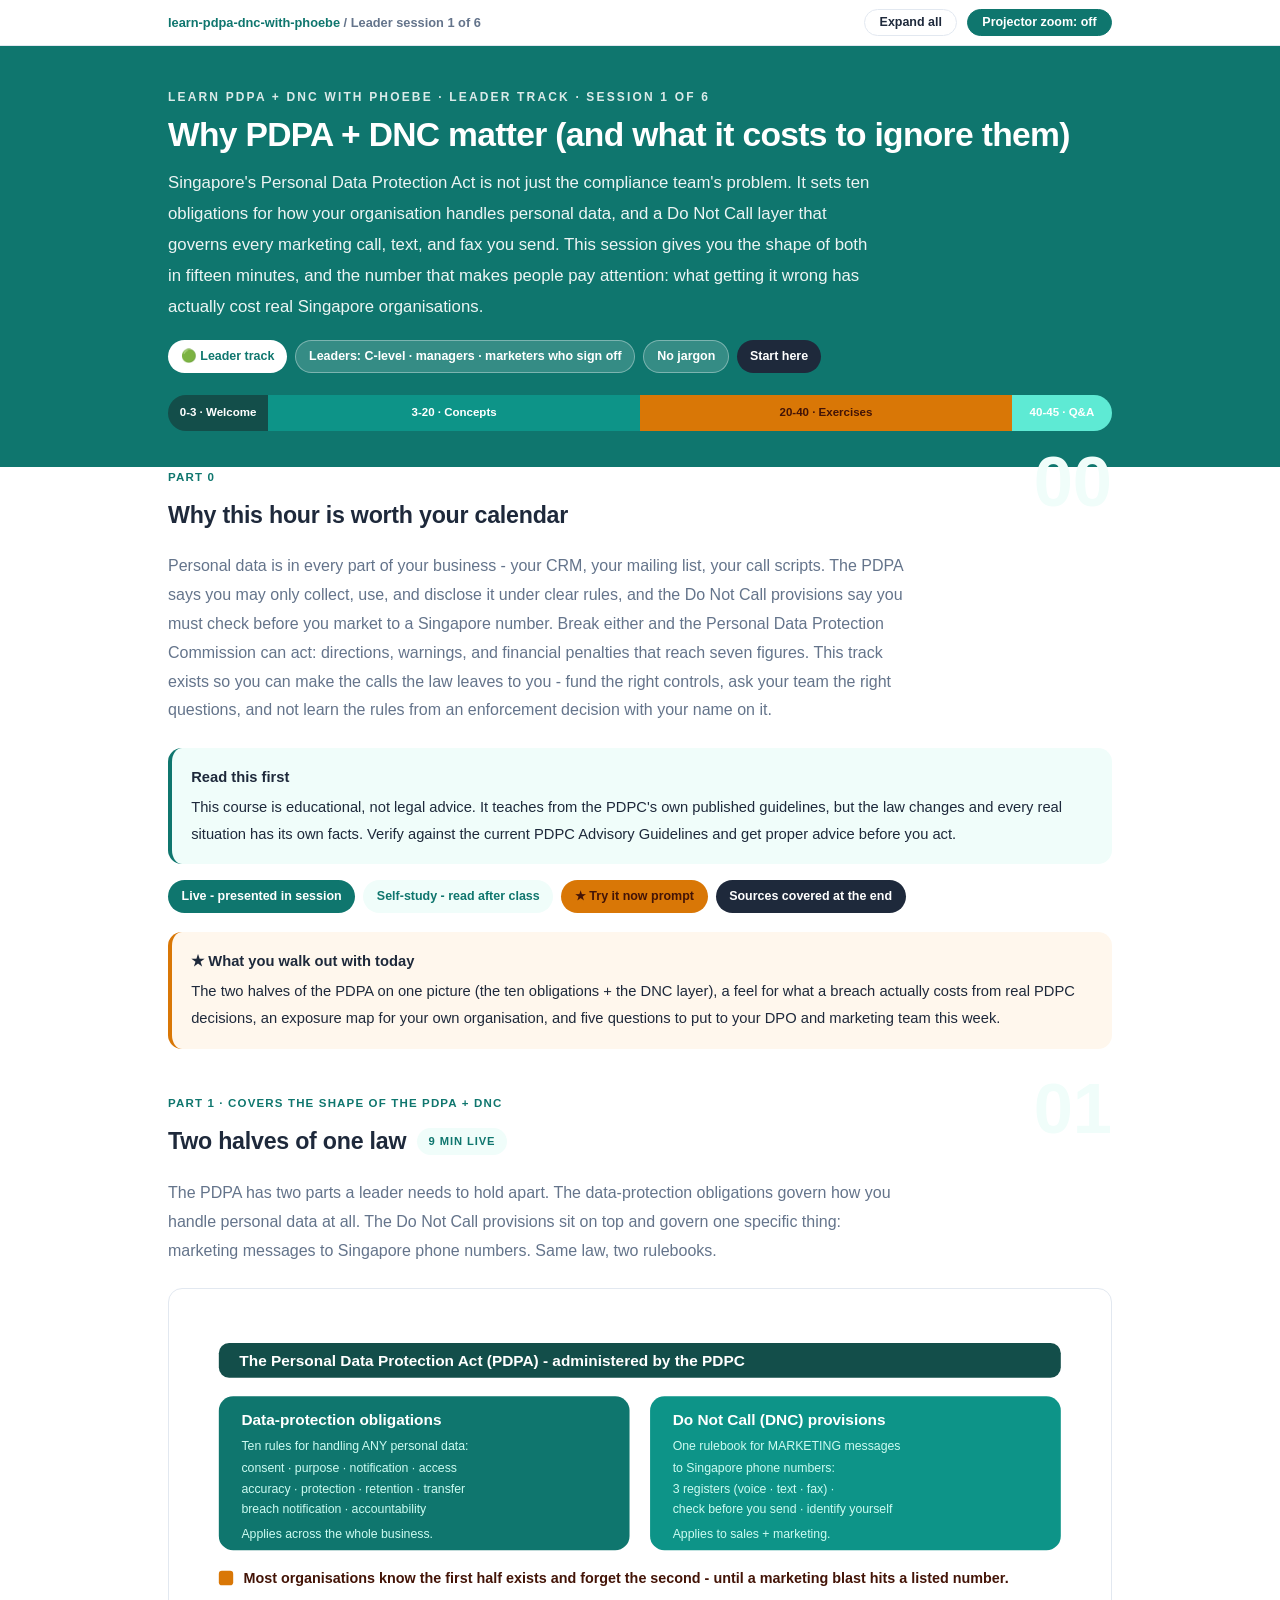
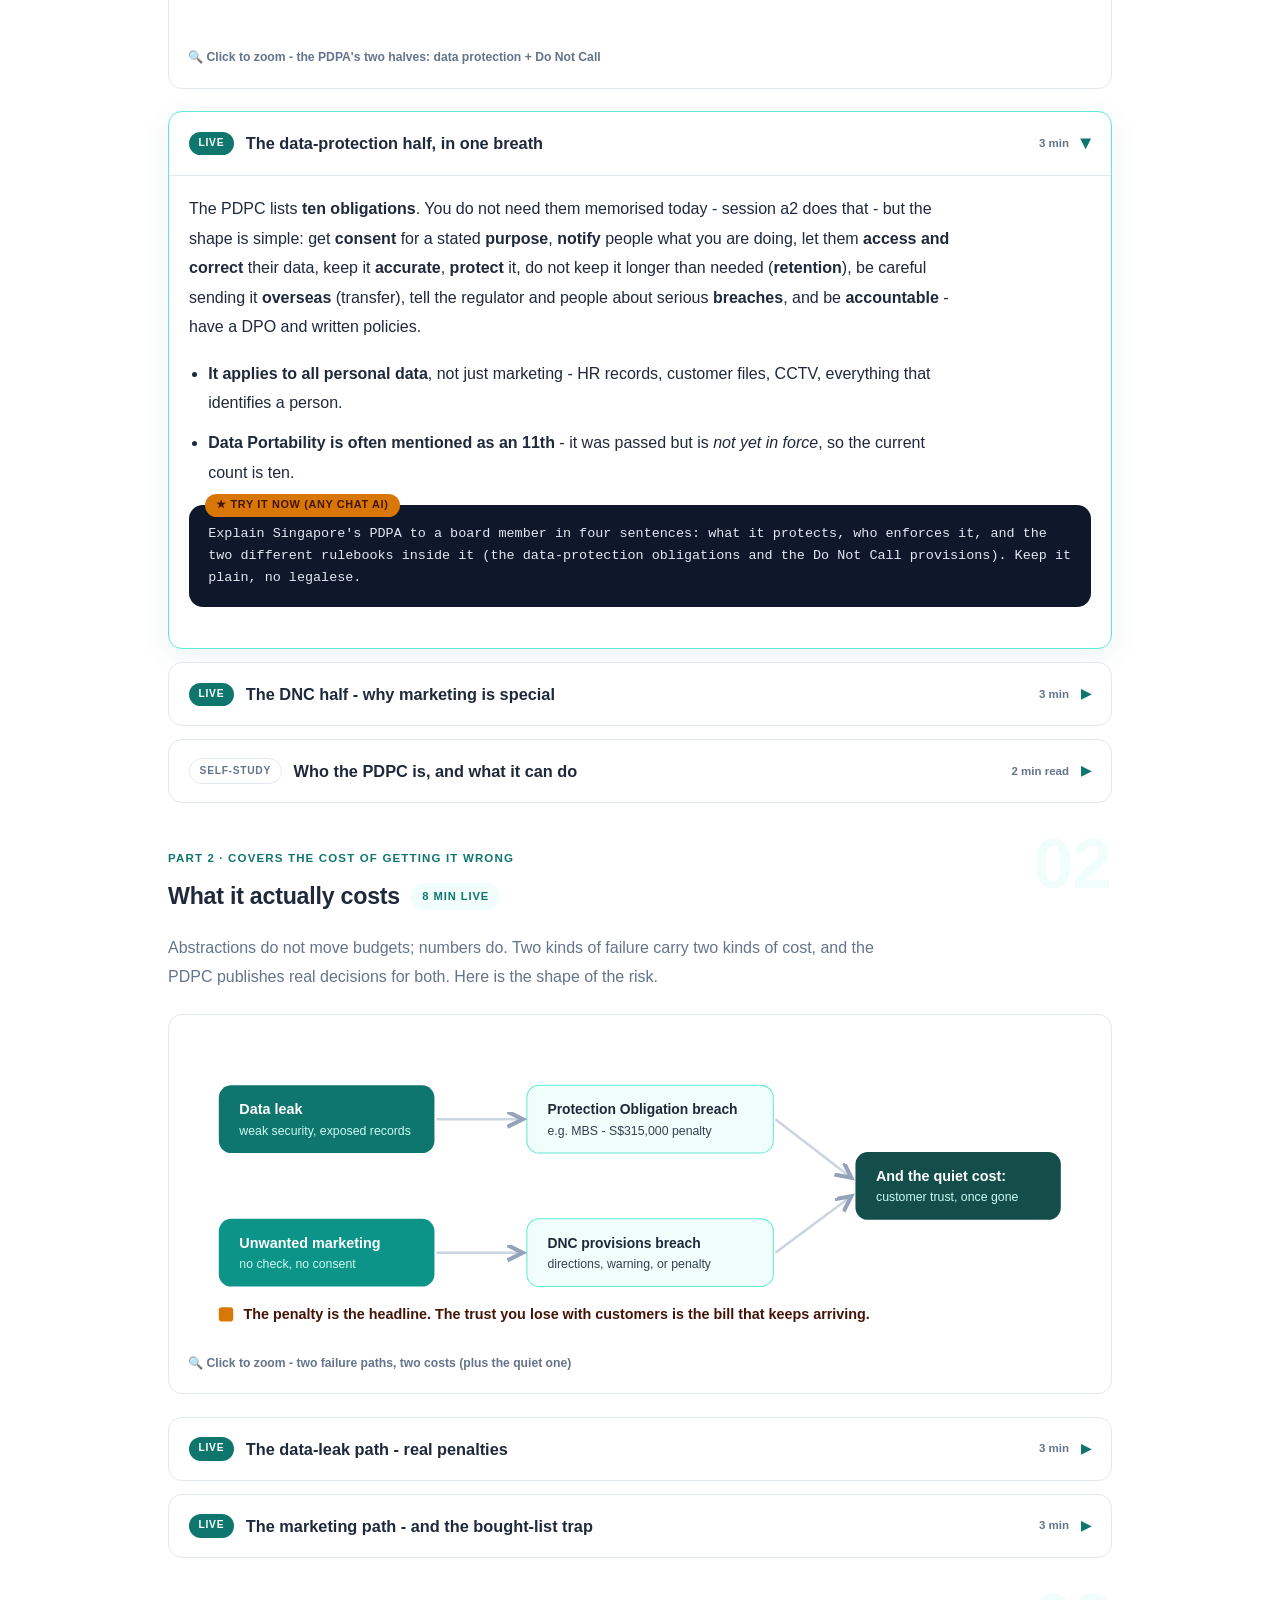
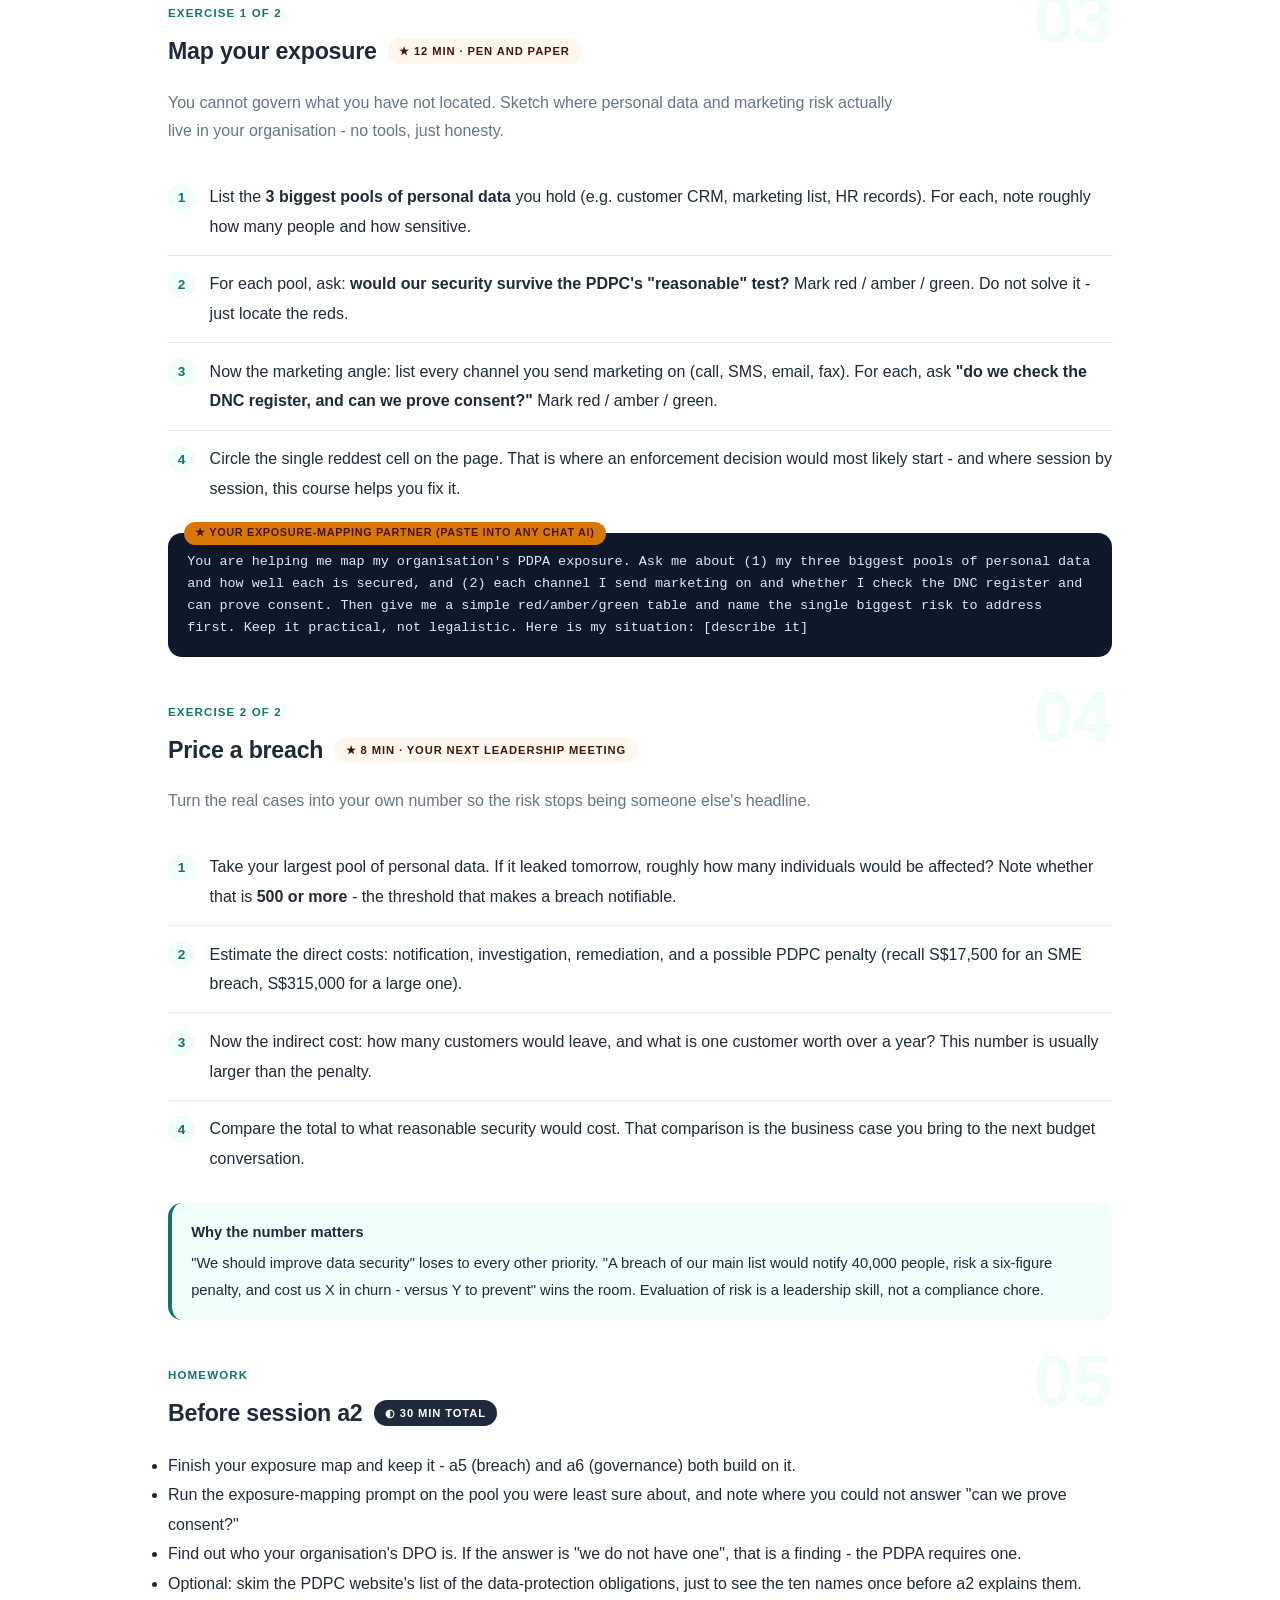
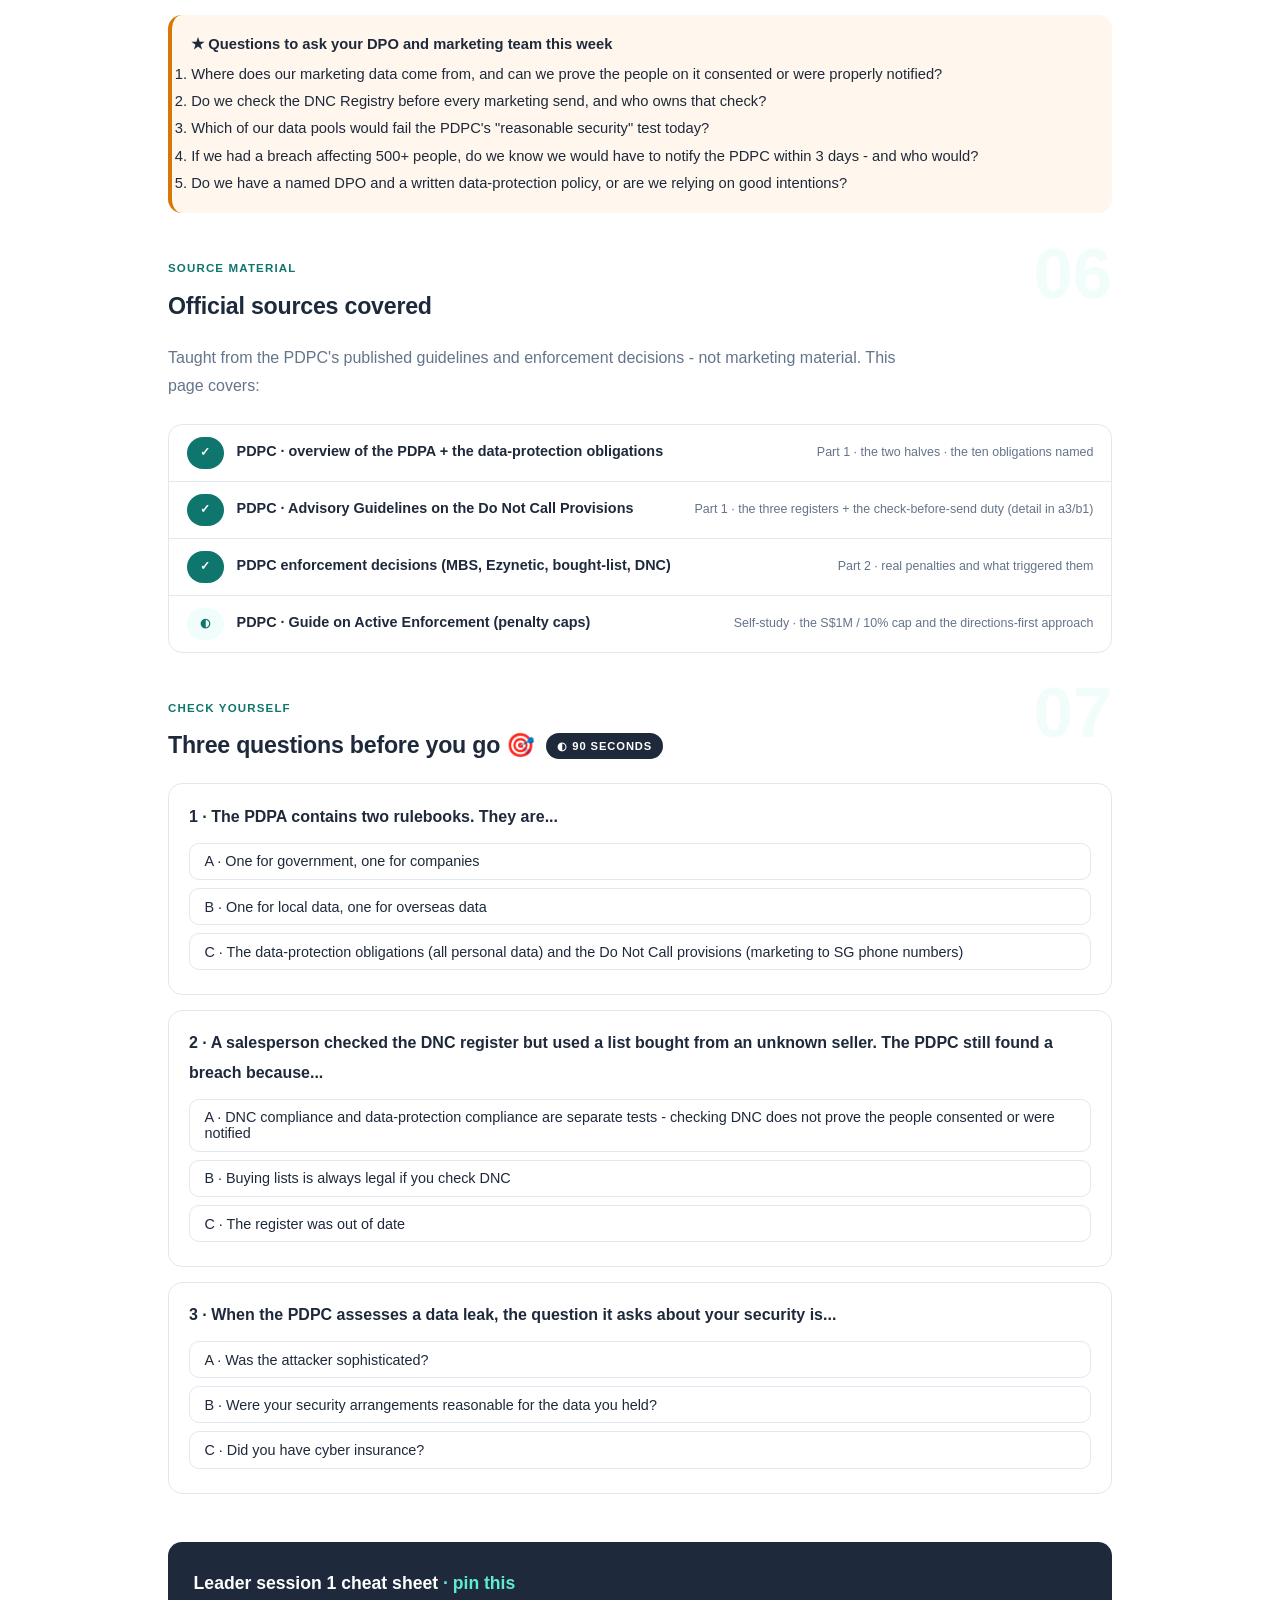
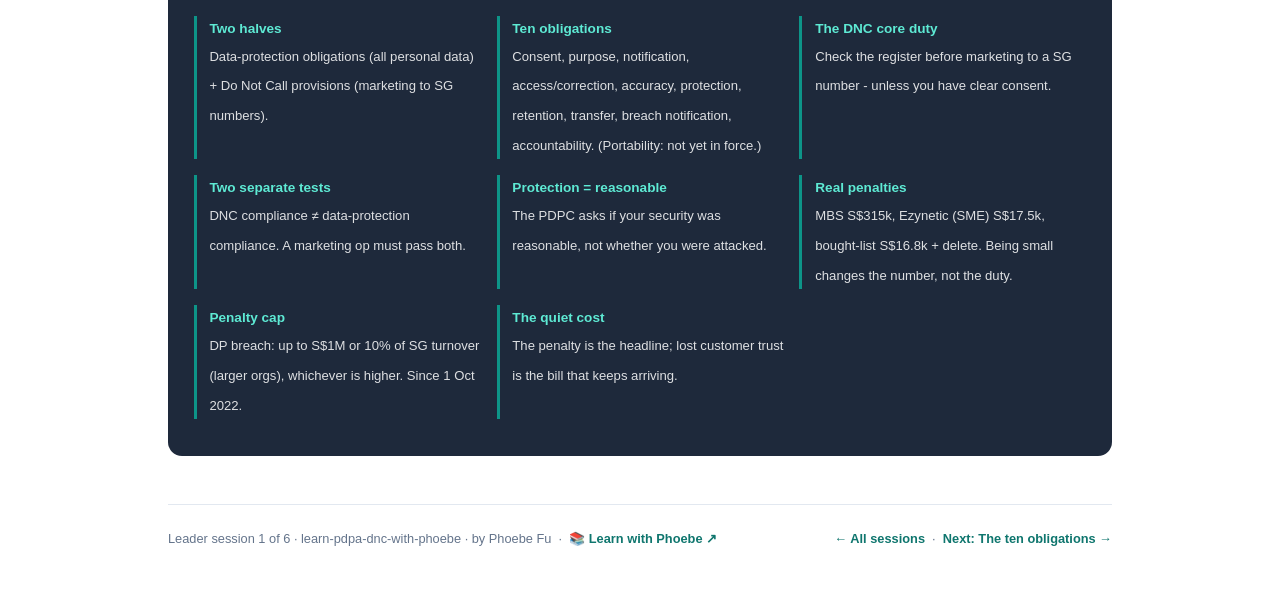
==== courses/a1-why-pdpa-dnc.html @ 96875e18 "learn-pdpa-dnc-with-phoebe: two-track Singapore PDPA + DNC course (6 leader + 8 practitioner), dnc-l" ====
<!DOCTYPE html>
<html lang="en">
<head>
<meta charset="UTF-8">
<meta name="viewport" content="width=device-width, initial-scale=1.0">
<title>Leader session 1 · Why PDPA + DNC matter - learn PDPA + DNC with phoebe</title>
<link rel="stylesheet" href="../assets/style.css?v=1">
</head>
<body>

<div class="toolbar">
  <div class="wrap">
    <span class="crumb"><a href="../index.html">learn-pdpa-dnc-with-phoebe</a> / Leader session 1 of 6</span>
    <button class="btn" id="toggle-all" type="button">Expand all</button>
    <button class="btn primary" id="zoom-toggle" type="button">Projector zoom: off</button>
  </div>
</div>

<header class="masthead">
  <div class="wrap">
    <div class="eyebrow">Learn PDPA + DNC with Phoebe · Leader track · Session 1 of 6</div>
    <h1>Why PDPA + DNC matter <span class="accent">(and what it costs to ignore them)</span></h1>
    <p class="sub">Singapore's Personal Data Protection Act is not just the compliance team's problem. It sets ten obligations for how your organisation handles personal data, and a Do Not Call layer that governs every marketing call, text, and fax you send. This session gives you the shape of both in fifteen minutes, and the number that makes people pay attention: what getting it wrong has actually cost real Singapore organisations.</p>
    <div class="chip-row">
      <span class="chip level">🟢 Leader track</span>
      <span class="chip audience">Leaders: C-level · managers · marketers who sign off</span>
      <span class="chip audience">No jargon</span>
      <span class="chip time">Start here</span>
    </div>
    <div class="agenda">
      <span class="a1" style="flex:1">0-3 · Welcome</span>
      <span class="a2" style="flex:4">3-20 · Concepts</span>
      <span class="a3" style="flex:4">20-40 · Exercises</span>
      <span class="a4" style="flex:1">40-45 · Q&amp;A</span>
    </div>
  </div>
</header>

<main class="wrap">

  <section class="section" id="intro">
    <div class="section-kicker">
      <span class="klabel">Part 0</span>
      <h2>Why this hour is worth your calendar</h2>
    </div>
    <p class="lede">Personal data is in every part of your business - your CRM, your mailing list, your call scripts. The PDPA says you may only collect, use, and disclose it under clear rules, and the Do Not Call provisions say you must check before you market to a Singapore number. Break either and the Personal Data Protection Commission can act: directions, warnings, and financial penalties that reach seven figures. This track exists so you can make the calls the law leaves to you - fund the right controls, ask your team the right questions, and not learn the rules from an enforcement decision with your name on it.</p>
    <div class="callout tip">
      <strong>Read this first</strong>
      This course is educational, not legal advice. It teaches from the PDPC's own published guidelines, but the law changes and every real situation has its own facts. Verify against the current PDPC Advisory Guidelines and get proper advice before you act.
    </div>
    <div class="legend">
      <span class="pill solid">Live - presented in session</span>
      <span class="pill light">Self-study - read after class</span>
      <span class="pill peach">★ Try it now prompt</span>
      <span class="pill inkpill">Sources covered at the end</span>
    </div>
    <div class="callout win">
      <strong>★ What you walk out with today</strong>
      The two halves of the PDPA on one picture (the ten obligations + the DNC layer), a feel for what a breach actually costs from real PDPC decisions, an exposure map for your own organisation, and five questions to put to your DPO and marketing team this week.
    </div>
  </section>

  <section class="section" id="two-halves">
    <div class="section-kicker">
      <span class="klabel">Part 1 · covers the shape of the PDPA + DNC</span>
      <h2>Two halves of one law <span class="tag concept">9 min live</span></h2>
    </div>
    <p class="lede">The PDPA has two parts a leader needs to hold apart. The data-protection obligations govern how you handle personal data at all. The Do Not Call provisions sit on top and govern one specific thing: marketing messages to Singapore phone numbers. Same law, two rulebooks.</p>

    <figure class="zoomable">
      <svg viewBox="0 0 880 320" xmlns="http://www.w3.org/2000/svg" role="img" aria-label="The PDPA has two halves: the ten data-protection obligations governing all personal data, and the Do Not Call provisions governing marketing to Singapore phone numbers">
        <style>
          .p1hT { font: 700 15px Inter, sans-serif; fill: #FFFFFF; }
          .p1hI { font: 700 14px Inter, sans-serif; fill: #1E293B; }
          .p1hW { font: 400 12px Inter, sans-serif; fill: #CCFBF1; }
          .p1hS { font: 400 12px Inter, sans-serif; fill: #334155; }
          .p1hN { font: 600 14px Inter, sans-serif; fill: #431407; }
        </style>
        <rect x="30" y="34" width="820" height="34" rx="10" fill="#134E4A"/>
        <text class="p1hT" x="50" y="56">The Personal Data Protection Act (PDPA) - administered by the PDPC</text>
        <rect x="30" y="86" width="400" height="150" rx="14" fill="#0F766E"/>
        <text class="p1hT" x="52" y="114">Data-protection obligations</text>
        <text class="p1hW" x="52" y="138">Ten rules for handling ANY personal data:</text>
        <text class="p1hW" x="52" y="160">consent · purpose · notification · access</text>
        <text class="p1hW" x="52" y="180">accuracy · protection · retention · transfer</text>
        <text class="p1hW" x="52" y="200">breach notification · accountability</text>
        <text class="p1hW" x="52" y="224">Applies across the whole business.</text>
        <rect x="450" y="86" width="400" height="150" rx="14" fill="#0D9488"/>
        <text class="p1hT" x="472" y="114">Do Not Call (DNC) provisions</text>
        <text class="p1hW" x="472" y="138">One rulebook for MARKETING messages</text>
        <text class="p1hW" x="472" y="160">to Singapore phone numbers:</text>
        <text class="p1hW" x="472" y="180">3 registers (voice · text · fax) ·</text>
        <text class="p1hW" x="472" y="200">check before you send · identify yourself</text>
        <text class="p1hW" x="472" y="224">Applies to sales + marketing.</text>
        <rect x="30" y="256" width="14" height="14" rx="3" fill="#D97706"/>
        <text class="p1hN" x="54" y="268">Most organisations know the first half exists and forget the second - until a marketing blast hits a listed number.</text>
      </svg>
      <figcaption>🔍 Click to zoom - the PDPA's two halves: data protection + Do Not Call</figcaption>
    </figure>

    <details class="card" open>
      <summary><span class="mode live">Live</span>The data-protection half, in one breath<span class="mini">3 min</span><span class="caret">▶</span></summary>
      <div class="body">
        <p>The PDPC lists <strong>ten obligations</strong>. You do not need them memorised today - session a2 does that - but the shape is simple: get <strong>consent</strong> for a stated <strong>purpose</strong>, <strong>notify</strong> people what you are doing, let them <strong>access and correct</strong> their data, keep it <strong>accurate</strong>, <strong>protect</strong> it, do not keep it longer than needed (<strong>retention</strong>), be careful sending it <strong>overseas</strong> (transfer), tell the regulator and people about serious <strong>breaches</strong>, and be <strong>accountable</strong> - have a DPO and written policies.</p>
        <ul>
          <li><strong>It applies to all personal data</strong>, not just marketing - HR records, customer files, CCTV, everything that identifies a person.</li>
          <li><strong>Data Portability is often mentioned as an 11th</strong> - it was passed but is <em>not yet in force</em>, so the current count is ten.</li>
        </ul>
        <div class="prompt-box good"><span class="label">★ Try it now (any chat AI)</span>Explain Singapore's PDPA to a board member in four sentences: what it protects, who enforces it, and the two different rulebooks inside it (the data-protection obligations and the Do Not Call provisions). Keep it plain, no legalese.</div>
      </div>
    </details>

    <details class="card">
      <summary><span class="mode live">Live</span>The DNC half - why marketing is special<span class="mini">3 min</span><span class="caret">▶</span></summary>
      <div class="body">
        <p>The Do Not Call provisions exist because people can opt out of marketing. Anyone with a Singapore number can add it to the <strong>Do Not Call Registry</strong> - three registers, for voice calls, text messages, and faxes. If a number is on the relevant register, you generally may not send it a marketing ("specified") message.</p>
        <ul>
          <li><strong>The core duty:</strong> before you market to a Singapore number, you must have checked the register and confirmed the number is not listed - a confirmation that is only valid for a limited window (session b1 has the exact rule).</li>
          <li><strong>Consent is the shortcut:</strong> if the person gave you clear, specific consent to market to that number, you can message them even if the number is listed.</li>
          <li><strong>Not everything is "marketing":</strong> a delivery notice, a receipt, a B2B message to another company - these fall outside DNC. Knowing what is in scope is half the battle (session a4).</li>
        </ul>
        <div class="callout example">
          <span class="ex-pill">Real world</span>
          <p><strong>The blast that forgot to check.</strong> In a PDPC decision, a financial advisor auto-generated phone numbers, never obtained consent, and never checked the register before making marketing calls to DNC-listed numbers. The PDPC found a breach of the DNC provisions. The lesson is not exotic - it is the ordinary marketing blast that skipped the one check the law requires.</p>
        </div>
      </div>
    </details>

    <details class="card">
      <summary><span class="mode self">Self-study</span>Who the PDPC is, and what it can do<span class="mini">2 min read</span><span class="caret">▶</span></summary>
      <div class="body">
        <p>The <strong>Personal Data Protection Commission (PDPC)</strong> administers the PDPA. When something goes wrong it does not always reach for a fine - its published approach is to consider whether <em>directions</em> (fix this, delete that, put controls in place) would remedy the breach first, and to reserve financial penalties for more serious or culpable cases. But the penalties are real and were raised in 2022: for a breach of the data-protection obligations, up to <strong>S$1 million, or 10% of annual turnover in Singapore</strong> for larger organisations, whichever is higher. The point for a leader is not the ceiling - it is that the regulator weighs how much harm was done and how careless you were. Controls and good-faith effort are not box-ticking; they are what the PDPC looks at.</p>
      </div>
    </details>
  </section>

  <section class="section" id="cost">
    <div class="section-kicker">
      <span class="klabel">Part 2 · covers the cost of getting it wrong</span>
      <h2>What it actually costs <span class="tag concept">8 min live</span></h2>
    </div>
    <p class="lede">Abstractions do not move budgets; numbers do. Two kinds of failure carry two kinds of cost, and the PDPC publishes real decisions for both. Here is the shape of the risk.</p>

    <figure class="zoomable">
      <svg viewBox="0 0 880 300" xmlns="http://www.w3.org/2000/svg" role="img" aria-label="Two failure paths: a data leak breaches the Protection Obligation and draws a financial penalty; unwanted marketing breaches the DNC provisions; both also cost trust">
        <style>
          .p1cT { font: 700 14px Inter, sans-serif; fill: #FFFFFF; }
          .p1cI { font: 700 13.5px Inter, sans-serif; fill: #1E293B; }
          .p1cW { font: 400 12px Inter, sans-serif; fill: #CCFBF1; }
          .p1cS { font: 400 12px Inter, sans-serif; fill: #334155; }
          .p1cN { font: 600 14px Inter, sans-serif; fill: #431407; }
          .p1cArr { stroke: #CBD5E1; stroke-width: 2.5; fill: none; marker-end: url(#p1cAh); }
        </style>
        <defs>
          <marker id="p1cAh" markerWidth="9" markerHeight="9" refX="6" refY="3" orient="auto">
            <path d="M0,0 L6,3 L0,6" fill="none" stroke="#94A3B8" stroke-width="1.6"/>
          </marker>
        </defs>
        <rect x="30" y="50" width="210" height="66" rx="12" fill="#0F766E"/>
        <text class="p1cT" x="50" y="78">Data leak</text>
        <text class="p1cW" x="50" y="98">weak security, exposed records</text>
        <rect x="30" y="180" width="210" height="66" rx="12" fill="#0D9488"/>
        <text class="p1cT" x="50" y="208">Unwanted marketing</text>
        <text class="p1cW" x="50" y="228">no check, no consent</text>
        <rect x="330" y="50" width="240" height="66" rx="12" fill="#F0FDFA" stroke="#5EEAD4"/>
        <text class="p1cI" x="350" y="78">Protection Obligation breach</text>
        <text class="p1cS" x="350" y="98">e.g. MBS - S$315,000 penalty</text>
        <rect x="330" y="180" width="240" height="66" rx="12" fill="#F0FDFA" stroke="#5EEAD4"/>
        <text class="p1cI" x="350" y="208">DNC provisions breach</text>
        <text class="p1cS" x="350" y="228">directions, warning, or penalty</text>
        <rect x="650" y="115" width="200" height="66" rx="12" fill="#134E4A"/>
        <text class="p1cT" x="670" y="143">And the quiet cost:</text>
        <text class="p1cW" x="670" y="163">customer trust, once gone</text>
        <line class="p1cArr" x1="242" y1="83" x2="326" y2="83"/>
        <line class="p1cArr" x1="242" y1="213" x2="326" y2="213"/>
        <line class="p1cArr" x1="572" y1="83" x2="646" y2="140"/>
        <line class="p1cArr" x1="572" y1="213" x2="646" y2="158"/>
        <rect x="30" y="266" width="14" height="14" rx="3" fill="#D97706"/>
        <text class="p1cN" x="54" y="278">The penalty is the headline. The trust you lose with customers is the bill that keeps arriving.</text>
      </svg>
      <figcaption>🔍 Click to zoom - two failure paths, two costs (plus the quiet one)</figcaption>
    </figure>

    <details class="card">
      <summary><span class="mode live">Live</span>The data-leak path - real penalties<span class="mini">3 min</span><span class="caret">▶</span></summary>
      <div class="body">
        <p>The most common serious breach is the <strong>Protection Obligation</strong>: personal data exposed because security was not reasonable. The PDPC's published decisions put numbers on it.</p>
        <ul>
          <li><strong>Marina Bay Sands:</strong> an external actor exfiltrated the data of over 665,000 patrons. Finding: inadequate security. Financial penalty: <strong>S$315,000</strong>.</li>
          <li><strong>Ezynetic (an SME):</strong> ransomware exposed the data of ~190,000 individuals. Protection Obligation breach. Penalty: <strong>S$17,500</strong> plus directions to fix it. Being small is not a shield - it changes the number, not the obligation.</li>
        </ul>
        <div class="callout tip">
          <strong>The leadership read</strong>
          The PDPC does not penalise you for being attacked - it penalises unreasonable security. The question it asks is "were your arrangements reasonable for the data you held?" That is a question you can fund an answer to before an incident, and it is a lot cheaper than after.
        </div>
      </div>
    </details>

    <details class="card">
      <summary><span class="mode live">Live</span>The marketing path - and the bought-list trap<span class="mini">3 min</span><span class="caret">▶</span></summary>
      <div class="body">
        <p>The marketing failures are more ordinary and often more careless. Beyond the "forgot to check the register" case, the PDPC has acted on where the data came from in the first place.</p>
        <ul>
          <li><strong>The bought-list case:</strong> a real-estate salesperson bought around 420,000 personal records from an unknown online seller and used them for telemarketing. Notably, he <em>did</em> check the DNC Registry - but he never verified that those people had consented or been notified. The PDPC found a <strong>Consent and Notification</strong> breach and imposed a reduced penalty of <strong>S$16,800</strong> plus an order to delete the data. Checking DNC does not launder a list you had no right to use.</li>
          <li><strong>The point:</strong> DNC compliance and data-protection compliance are two different tests. You can pass one and fail the other. A marketing operation has to satisfy both.</li>
        </ul>
        <div class="callout example">
          <span class="ex-pill">Real world</span>
          <p><strong>Marina Retail's wake-up call.</strong> Our running-case SME (fictional) starts exactly where many do: a customer list nobody is quite sure about, a marketing team that blasts it, and no record of who agreed to what. The practitioner track rebuilds it into an operation that would survive an audit - and it begins with the one question this session raises: where did our data come from, and are we allowed to use it this way?</p>
        </div>
      </div>
    </details>
  </section>

  <section class="section" id="exercise-1">
    <div class="section-kicker">
      <span class="klabel">Exercise 1 of 2</span>
      <h2>Map your exposure <span class="tag demo">★ 12 min · pen and paper</span></h2>
    </div>
    <p class="lede">You cannot govern what you have not located. Sketch where personal data and marketing risk actually live in your organisation - no tools, just honesty.</p>
    <div class="steps">
      <div class="step"><p>List the <strong>3 biggest pools of personal data</strong> you hold (e.g. customer CRM, marketing list, HR records). For each, note roughly how many people and how sensitive.</p></div>
      <div class="step"><p>For each pool, ask: <strong>would our security survive the PDPC's "reasonable" test?</strong> Mark red / amber / green. Do not solve it - just locate the reds.</p></div>
      <div class="step"><p>Now the marketing angle: list every channel you send marketing on (call, SMS, email, fax). For each, ask <strong>"do we check the DNC register, and can we prove consent?"</strong> Mark red / amber / green.</p></div>
      <div class="step"><p>Circle the single reddest cell on the page. That is where an enforcement decision would most likely start - and where session by session, this course helps you fix it.</p></div>
    </div>
    <div class="prompt-box good"><span class="label">★ Your exposure-mapping partner (paste into any chat AI)</span>You are helping me map my organisation's PDPA exposure. Ask me about (1) my three biggest pools of personal data and how well each is secured, and (2) each channel I send marketing on and whether I check the DNC register and can prove consent. Then give me a simple red/amber/green table and name the single biggest risk to address first. Keep it practical, not legalistic. Here is my situation: [describe it]</div>
  </section>

  <section class="section" id="exercise-2">
    <div class="section-kicker">
      <span class="klabel">Exercise 2 of 2</span>
      <h2>Price a breach <span class="tag demo">★ 8 min · your next leadership meeting</span></h2>
    </div>
    <p class="lede">Turn the real cases into your own number so the risk stops being someone else's headline.</p>
    <div class="steps">
      <div class="step"><p>Take your largest pool of personal data. If it leaked tomorrow, roughly how many individuals would be affected? Note whether that is <strong>500 or more</strong> - the threshold that makes a breach notifiable.</p></div>
      <div class="step"><p>Estimate the direct costs: notification, investigation, remediation, and a possible PDPC penalty (recall S$17,500 for an SME breach, S$315,000 for a large one).</p></div>
      <div class="step"><p>Now the indirect cost: how many customers would leave, and what is one customer worth over a year? This number is usually larger than the penalty.</p></div>
      <div class="step"><p>Compare the total to what reasonable security would cost. That comparison is the business case you bring to the next budget conversation.</p></div>
    </div>
    <div class="callout tip">
      <strong>Why the number matters</strong>
      "We should improve data security" loses to every other priority. "A breach of our main list would notify 40,000 people, risk a six-figure penalty, and cost us X in churn - versus Y to prevent" wins the room. Evaluation of risk is a leadership skill, not a compliance chore.
    </div>
  </section>

  <section class="section" id="homework">
    <div class="section-kicker">
      <span class="klabel">Homework</span>
      <h2>Before session a2 <span class="tag exercise">◐ 30 min total</span></h2>
    </div>
    <ul>
      <li>Finish your exposure map and keep it - a5 (breach) and a6 (governance) both build on it.</li>
      <li>Run the exposure-mapping prompt on the pool you were least sure about, and note where you could not answer "can we prove consent?"</li>
      <li>Find out who your organisation's DPO is. If the answer is "we do not have one", that is a finding - the PDPA requires one.</li>
      <li>Optional: skim the PDPC website's list of the data-protection obligations, just to see the ten names once before a2 explains them.</li>
    </ul>
    <div class="callout win">
      <strong>★ Questions to ask your DPO and marketing team this week</strong>
      <ol>
        <li>Where does our marketing data come from, and can we prove the people on it consented or were properly notified?</li>
        <li>Do we check the DNC Registry before every marketing send, and who owns that check?</li>
        <li>Which of our data pools would fail the PDPC's "reasonable security" test today?</li>
        <li>If we had a breach affecting 500+ people, do we know we would have to notify the PDPC within 3 days - and who would?</li>
        <li>Do we have a named DPO and a written data-protection policy, or are we relying on good intentions?</li>
      </ol>
    </div>
  </section>

  <section class="section" id="official">
    <div class="section-kicker">
      <span class="klabel">Source material</span>
      <h2>Official sources covered</h2>
    </div>
    <p class="lede">Taught from the PDPC's published guidelines and enforcement decisions - not marketing material. This page covers:</p>
    <div class="covered">
      <div class="covered-row"><span class="status pill solid">✓</span><span class="name">PDPC · overview of the PDPA + the data-protection obligations</span><span class="note">Part 1 · the two halves · the ten obligations named</span></div>
      <div class="covered-row"><span class="status pill solid">✓</span><span class="name">PDPC · Advisory Guidelines on the Do Not Call Provisions</span><span class="note">Part 1 · the three registers + the check-before-send duty (detail in a3/b1)</span></div>
      <div class="covered-row"><span class="status pill solid">✓</span><span class="name">PDPC enforcement decisions (MBS, Ezynetic, bought-list, DNC)</span><span class="note">Part 2 · real penalties and what triggered them</span></div>
      <div class="covered-row"><span class="status pill light">◐</span><span class="name">PDPC · Guide on Active Enforcement (penalty caps)</span><span class="note">Self-study · the S$1M / 10% cap and the directions-first approach</span></div>
    </div>
  </section>

  <section class="section" id="quiz">
    <div class="section-kicker">
      <span class="klabel">Check yourself</span>
      <h2>Three questions before you go 🎯 <span class="tag exercise">◐ 90 seconds</span></h2>
    </div>
    <div class="quiz-q" data-answer="2">
      <p class="qtext">1 · The PDPA contains two rulebooks. They are...</p>
      <button class="qopt" type="button">A · One for government, one for companies</button>
      <button class="qopt" type="button">B · One for local data, one for overseas data</button>
      <button class="qopt" type="button">C · The data-protection obligations (all personal data) and the Do Not Call provisions (marketing to SG phone numbers)</button>
      <p class="qwhy">The ten obligations govern how you handle any personal data; the DNC provisions sit on top and govern marketing calls, texts, and faxes to Singapore numbers.</p>
    </div>
    <div class="quiz-q" data-answer="0">
      <p class="qtext">2 · A salesperson checked the DNC register but used a list bought from an unknown seller. The PDPC still found a breach because...</p>
      <button class="qopt" type="button">A · DNC compliance and data-protection compliance are separate tests - checking DNC does not prove the people consented or were notified</button>
      <button class="qopt" type="button">B · Buying lists is always legal if you check DNC</button>
      <button class="qopt" type="button">C · The register was out of date</button>
      <p class="qwhy">In the real case the DNC check was a mitigating point; the breach was of the Consent and Notification obligations. You can pass one test and fail the other.</p>
    </div>
    <div class="quiz-q" data-answer="1">
      <p class="qtext">3 · When the PDPC assesses a data leak, the question it asks about your security is...</p>
      <button class="qopt" type="button">A · Was the attacker sophisticated?</button>
      <button class="qopt" type="button">B · Were your security arrangements reasonable for the data you held?</button>
      <button class="qopt" type="button">C · Did you have cyber insurance?</button>
      <p class="qwhy">The Protection Obligation is about reasonable security. You are not penalised for being attacked - you are penalised for unreasonable arrangements, which you can fund before an incident.</p>
    </div>
    <p class="quiz-score"></p>
  </section>

  <section class="cheat" id="cheatsheet">
    <h3>Leader session 1 cheat sheet <span>· pin this</span></h3>
    <div class="grid-2">
      <div class="cheat-item"><b>Two halves</b><span>Data-protection obligations (all personal data) + Do Not Call provisions (marketing to SG numbers).</span></div>
      <div class="cheat-item"><b>Ten obligations</b><span>Consent, purpose, notification, access/correction, accuracy, protection, retention, transfer, breach notification, accountability. (Portability: not yet in force.)</span></div>
      <div class="cheat-item"><b>The DNC core duty</b><span>Check the register before marketing to a SG number - unless you have clear consent.</span></div>
      <div class="cheat-item"><b>Two separate tests</b><span>DNC compliance ≠ data-protection compliance. A marketing op must pass both.</span></div>
      <div class="cheat-item"><b>Protection = reasonable</b><span>The PDPC asks if your security was reasonable, not whether you were attacked.</span></div>
      <div class="cheat-item"><b>Real penalties</b><span>MBS S$315k, Ezynetic (SME) S$17.5k, bought-list S$16.8k + delete. Being small changes the number, not the duty.</span></div>
      <div class="cheat-item"><b>Penalty cap</b><span>DP breach: up to S$1M or 10% of SG turnover (larger orgs), whichever is higher. Since 1 Oct 2022.</span></div>
      <div class="cheat-item"><b>The quiet cost</b><span>The penalty is the headline; lost customer trust is the bill that keeps arriving.</span></div>
    </div>
  </section>

  <footer class="pagefoot">
    <span>Leader session 1 of 6 · learn-pdpa-dnc-with-phoebe · by Phoebe Fu &nbsp;·&nbsp; 📚 <a href="https://phoebefu6.github.io/learn-with-phoebe/">Learn with Phoebe ↗</a></span>
    <span><a href="../index.html">← All sessions</a> &nbsp;·&nbsp; <a href="a2-pdpa-obligations.html">Next: The ten obligations →</a></span>
  </footer>

</main>

<script src="../assets/app.js?v=1"></script>
</body>
</html>
---- assets/style.css ----
/* learn-claude-with-phoebe - editorial bold design system
   Accent: indigo #0F766E · Ink: #1E293B · Flagship: amber #D97706 */

:root {
  --indigo: #0F766E;
  --indigo-deep: #134E4A;
  --indigo-mid: #0D9488;
  --indigo-soft: #5EEAD4;
  --indigo-50: #F0FDFA;
  --ink: #1E293B;
  --muted: #64748B;
  --faint: #CBD5E1;
  --hairline: #E2E8F0;
  --amber: #D97706;
  --amber-ink: #431407;
  --amber-50: #FFF7ED;
  --paper: #FFFFFF;
  --code-bg: #0F172A;
  --code-ink: #E2E8F0;
  --radius: 14px;
}

* { margin: 0; padding: 0; box-sizing: border-box; }

html { font-size: 16px; scroll-behavior: smooth; }
html.zoom-125 { font-size: 20px; }
html.zoom-150 { font-size: 24px; }

body {
  font-family: "Inter", -apple-system, BlinkMacSystemFont, "Segoe UI", Roboto, sans-serif;
  background: var(--paper);
  color: var(--ink);
  line-height: 1.85;
  font-feature-settings: "tnum";
}

.wrap { max-width: 62rem; margin: 0 auto; padding: 0 1.5rem; }

/* ---------- header band ---------- */
.masthead {
  background: var(--indigo);
  color: #fff;
  padding: 2.5rem 0 2.25rem;
}
.masthead .eyebrow {
  font-size: .75rem;
  letter-spacing: .18em;
  text-transform: uppercase;
  opacity: .85;
  font-weight: 600;
}
.masthead h1 {
  font-size: 2.1rem;
  line-height: 1.15;
  font-weight: 800;
  margin: .5rem 0 .75rem;
  letter-spacing: -.02em;
}
.masthead h1 .accent { color: inherit; }
.masthead .sub { font-size: 1.05rem; opacity: .92; max-width: 44rem; }

.chip-row { display: flex; flex-wrap: wrap; gap: .5rem; margin-top: 1.1rem; }
.chip {
  display: inline-flex;
  align-items: center;
  gap: .35rem;
  border-radius: 999px;
  padding: .25rem .8rem;
  font-size: .78rem;
  font-weight: 600;
  white-space: nowrap;
}
.chip.level { background: #fff; color: var(--indigo); }
.chip.audience { background: rgba(255,255,255,.16); color: #fff; border: 1px solid rgba(255,255,255,.35); }
.chip.time { background: var(--ink); color: #fff; font-variant-numeric: tabular-nums; }

/* ---------- agenda bar ---------- */
.agenda {
  display: flex;
  border-radius: 999px;
  overflow: hidden;
  margin: 1.4rem 0 0;
  font-size: .72rem;
  font-weight: 600;
  text-align: center;
  color: #fff;
}
.agenda span { padding: .45rem .3rem; white-space: nowrap; overflow: hidden; text-overflow: ellipsis; }
.agenda .a1 { background: var(--indigo-deep); }
.agenda .a2 { background: var(--indigo-mid); }
.agenda .a3 { background: var(--amber); color: var(--amber-ink); }
.agenda .a4 { background: var(--indigo-soft); }

/* ---------- toolbar ---------- */
.toolbar {
  position: sticky;
  top: 0;
  z-index: 40;
  background: rgba(255,255,255,.94);
  backdrop-filter: blur(6px);
  border-bottom: 1px solid var(--hairline);
  padding: .55rem 0;
}
.toolbar .wrap { display: flex; align-items: center; gap: .6rem; }
.toolbar .crumb { font-size: .8rem; color: var(--muted); font-weight: 600; margin-right: auto; }
.toolbar .crumb a { color: var(--indigo); text-decoration: none; }
.btn {
  border: 1px solid var(--hairline);
  background: #fff;
  color: var(--ink);
  border-radius: 999px;
  padding: .35rem .9rem;
  font-size: .78rem;
  font-weight: 600;
  cursor: pointer;
  font-family: inherit;
  transition: all .15s ease;
}
.btn:hover { border-color: var(--indigo); color: var(--indigo); }
.btn.primary { background: var(--indigo); border-color: var(--indigo); color: #fff; }
.btn.primary:hover { background: var(--indigo-deep); }

/* ---------- sections ---------- */
main { padding: 2.5rem 0 4rem; }

.section { margin-bottom: 2.8rem; }
.section-kicker { margin-bottom: 1rem; }
.section-kicker .klabel {
  display: block;
  font-size: .72rem;
  text-transform: uppercase;
  letter-spacing: .1em;
  color: var(--indigo);
  font-weight: 700;
  margin-bottom: .35rem;
}
.section-kicker h2 {
  font-size: 1.45rem;
  font-weight: 800;
  letter-spacing: -.01em;
  display: flex;
  align-items: center;
  gap: .7rem;
  flex-wrap: wrap;
}
.section-kicker .tag {
  border-radius: 999px;
  padding: .18rem .7rem;
  font-size: .7rem;
  font-weight: 700;
  text-transform: uppercase;
  letter-spacing: .08em;
}
.tag.concept { background: var(--indigo-50); color: var(--indigo); }
.tag.demo { background: var(--amber-50); color: var(--amber-ink); }
.tag.exercise { background: var(--ink); color: #fff; }

.lede { color: var(--muted); max-width: 46rem; margin-bottom: 1.4rem; line-height: 1.8; }

/* live vs self-study markers on cards */
.mode {
  font-size: .64rem;
  font-weight: 700;
  text-transform: uppercase;
  letter-spacing: .07em;
  padding: .14rem .6rem;
  border-radius: 999px;
  flex: none;
}
.mode.live { background: var(--indigo); color: #fff; }
.mode.self { background: #fff; color: var(--muted); border: 1px solid var(--hairline); }

/* ---------- accordions ---------- */
details.card {
  border: 1px solid var(--hairline);
  border-radius: var(--radius);
  margin-bottom: .8rem;
  overflow: hidden;
  background: #fff;
}
details.card[open] { border-color: var(--indigo-soft); box-shadow: 0 8px 28px rgba(15,118,110,.08); }
details.card summary {
  list-style: none;
  cursor: pointer;
  padding: 1rem 1.25rem;
  display: flex;
  align-items: center;
  gap: .75rem;
  font-weight: 700;
  font-size: 1.02rem;
  user-select: none;
}
details.card summary::-webkit-details-marker { display: none; }
details.card summary .dot {
  width: .6rem; height: .6rem;
  border-radius: 999px;
  background: var(--indigo);
  flex: none;
}
details.card summary .mini { margin-left: auto; font-size: .72rem; color: var(--muted); font-weight: 600; white-space: nowrap; }
details.card summary .caret { transition: transform .2s ease; color: var(--indigo); font-size: .8rem; }
details.card[open] summary .caret { transform: rotate(90deg); }
details.card .body { padding: 0 1.25rem 1.4rem; border-top: 1px solid var(--hairline); padding-top: 1.15rem; }
details.card .body p { margin-bottom: 1.05rem; max-width: 48rem; }
details.card .body p:last-child { margin-bottom: 0; }
details.card .body ul, details.card .body ol { margin: 0 0 1.1rem 1.2rem; max-width: 47rem; }
details.card .body li { margin-bottom: .65rem; }
details.card .body h4 { font-size: .95rem; font-weight: 700; margin: 1.1rem 0 .45rem; }
details.card .body h4:first-child { margin-top: 0; }

/* ---------- pills & legends ---------- */
.legend { display: flex; flex-wrap: wrap; gap: .5rem; margin: 0 0 1.2rem; }
.pill {
  display: inline-flex;
  align-items: center;
  gap: .4rem;
  border-radius: 999px;
  padding: .28rem .85rem;
  font-size: .78rem;
  font-weight: 600;
}
.pill.solid { background: var(--indigo); color: #fff; }
.pill.light { background: var(--indigo-50); color: var(--indigo); }
.pill.inkpill { background: var(--ink); color: #fff; }
.pill.amber, .pill.peach { background: var(--amber); color: var(--amber-ink); }
.pill.bare { color: var(--faint); }

/* ---------- 4D grid ---------- */
.grid-2 { display: grid; grid-template-columns: repeat(auto-fit, minmax(15rem, 1fr)); gap: .8rem; margin: .5rem 0 1rem; }
.d-card {
  border: 1px solid var(--hairline);
  border-left: 4px solid var(--indigo);
  border-radius: 10px;
  padding: 1rem 1.1rem;
}
.d-card h4 { font-size: .95rem; margin-bottom: .3rem; }
.d-card h4 .lead-letter { color: var(--indigo); }
.d-card p { font-size: .86rem; color: var(--muted); margin: 0; }

/* ---------- tables ---------- */
table.clean { width: 100%; border-collapse: collapse; font-size: .9rem; margin: .4rem 0 1rem; }
table.clean th {
  text-align: left;
  font-size: .72rem;
  text-transform: uppercase;
  letter-spacing: .08em;
  color: var(--muted);
  padding: .5rem .6rem;
  border-bottom: 2px solid var(--ink);
}
table.clean td { padding: .7rem .6rem; border-bottom: .5px solid var(--hairline); vertical-align: top; line-height: 1.7; }
table.clean td:first-child { font-weight: 600; }

/* ---------- prompt boxes ---------- */
.prompt-box {
  position: relative;
  background: var(--code-bg);
  color: var(--code-ink);
  border-radius: var(--radius);
  padding: 1.1rem 1.2rem;
  margin: 1rem 0 1.2rem;
  font-family: "SF Mono", ui-monospace, Menlo, Consolas, monospace;
  font-size: .84rem;
  line-height: 1.65;
  white-space: pre-wrap;
  word-break: break-word;
}
.prompt-box .label {
  position: absolute;
  top: -0.7rem;
  left: 1rem;
  background: var(--indigo);
  color: #fff;
  font-family: "Inter", -apple-system, sans-serif;
  font-size: .68rem;
  font-weight: 700;
  letter-spacing: .06em;
  text-transform: uppercase;
  border-radius: 999px;
  padding: .15rem .7rem;
}
.prompt-box.bad .label { background: var(--faint); color: var(--ink); }
.prompt-box.good .label { background: var(--amber); color: var(--amber-ink); }
.copy-btn {
  position: absolute;
  top: .7rem;
  right: .7rem;
  background: rgba(255,255,255,.1);
  border: 1px solid rgba(255,255,255,.25);
  color: #fff;
  border-radius: 999px;
  padding: .25rem .8rem;
  font-size: .72rem;
  font-weight: 600;
  cursor: pointer;
  font-family: "Inter", -apple-system, sans-serif;
  transition: background .15s ease;
}
.copy-btn:hover { background: rgba(255,255,255,.22); }
.copy-btn.copied { background: var(--amber); border-color: var(--amber); color: var(--amber-ink); }

/* ---------- demo steps ---------- */
.steps { counter-reset: step; margin: .6rem 0 1rem; }
.step {
  display: flex;
  gap: .9rem;
  padding: .85rem 0;
  border-bottom: .5px solid var(--hairline);
}
.step:last-child { border-bottom: none; }
.step::before {
  counter-increment: step;
  content: counter(step);
  flex: none;
  width: 1.7rem; height: 1.7rem;
  border-radius: 999px;
  background: var(--indigo-50);
  color: var(--indigo);
  font-weight: 700;
  font-size: .85rem;
  display: inline-flex;
  align-items: center;
  justify-content: center;
  margin-top: .1rem;
}
.step p { margin: 0; }

/* ---------- callouts ---------- */
.callout {
  border-radius: var(--radius);
  padding: 1rem 1.2rem;
  margin: 1rem 0;
  font-size: .92rem;
}
.callout.tip { background: var(--indigo-50); border-left: 4px solid var(--indigo); }
.callout.win { background: var(--amber-50); border-left: 4px solid var(--amber); }
.callout strong:first-child { display: block; margin-bottom: .2rem; }

.callout.example {
  background: #FFFFFF;
  border: 1px solid var(--hairline);
  border-left: 4px solid var(--amber);
  font-size: .9rem;
}
.callout.example .ex-pill {
  display: inline-block;
  background: var(--amber);
  color: var(--amber-ink);
  border-radius: 999px;
  padding: .15rem .7rem;
  font-size: .68rem;
  font-weight: 700;
  text-transform: uppercase;
  letter-spacing: .06em;
  margin-bottom: .5rem;
}
.callout.example p { margin: 0 0 .75rem; max-width: 47rem; }
.callout.example p:last-child { margin-bottom: 0; }
.callout.example ul { margin: 0 0 0 1.1rem; max-width: 46rem; }
.callout.example li { margin-bottom: .6rem; }
.callout.example li:last-child { margin-bottom: 0; }

/* ---------- zoomable figures ---------- */
figure.zoomable {
  border: 1px solid var(--hairline);
  border-radius: var(--radius);
  padding: 1.2rem;
  margin: 1rem 0 1.4rem;
  cursor: zoom-in;
  transition: box-shadow .15s ease;
  background: #fff;
}
figure.zoomable:hover { box-shadow: 0 8px 28px rgba(15,118,110,.12); }
figure.zoomable svg, figure.zoomable img { width: 100%; height: auto; display: block; }
figure.zoomable figcaption {
  margin-top: .6rem;
  font-size: .76rem;
  color: var(--muted);
  font-weight: 600;
  display: flex;
  align-items: center;
  gap: .4rem;
}

.lightbox {
  position: fixed;
  inset: 0;
  z-index: 100;
  background: rgba(30,41,59,.9);
  display: none;
  align-items: center;
  justify-content: center;
  padding: 3vh 3vw;
  cursor: zoom-out;
}
.lightbox.open { display: flex; }
.lightbox .inner {
  background: #fff;
  border-radius: var(--radius);
  padding: 2rem;
  max-width: 94vw;
  max-height: 92vh;
  overflow: auto;
}
.lightbox .inner svg, .lightbox .inner img { width: min(88vw, 70rem); height: auto; }
.lightbox .close-hint {
  position: fixed;
  top: 1rem; right: 1.4rem;
  color: #fff;
  font-size: .8rem;
  font-weight: 600;
  opacity: .8;
}

/* ---------- courses covered ---------- */
.covered { border: 1px solid var(--hairline); border-radius: var(--radius); overflow: hidden; }
.covered-row {
  display: flex;
  align-items: baseline;
  gap: .8rem;
  padding: .75rem 1.1rem;
  border-bottom: .5px solid var(--hairline);
  font-size: .9rem;
}
.covered-row:last-child { border-bottom: none; }
.covered-row .status { flex: none; }
.covered-row .name { font-weight: 600; }
.covered-row .note { margin-left: auto; color: var(--muted); font-size: .78rem; text-align: right; }

/* ---------- cheat sheet footer ---------- */
.cheat {
  background: var(--ink);
  color: #fff;
  border-radius: var(--radius);
  padding: 1.6rem 1.6rem 1.3rem;
  margin-top: 3rem;
}
.cheat h3 { font-size: 1.1rem; margin-bottom: 1rem; }
.cheat h3 span { color: var(--indigo-soft); }
.cheat .grid-2 { gap: 1rem; }
.cheat .cheat-item { border-left: 3px solid var(--indigo-mid); padding-left: .8rem; }
.cheat .cheat-item b { display: block; font-size: .85rem; color: var(--indigo-soft); }
.cheat .cheat-item span { font-size: .82rem; opacity: .85; }

footer.pagefoot {
  border-top: 1px solid var(--hairline);
  margin-top: 3rem;
  padding: 1.4rem 0 2.5rem;
  font-size: .8rem;
  color: var(--muted);
  display: flex;
  justify-content: space-between;
  flex-wrap: wrap;
  gap: .8rem;
}
footer.pagefoot a { color: var(--indigo); text-decoration: none; font-weight: 600; }

/* ---------- wayfinding: reading progress + section dots + part numbers ---------- */

#progress-bar {
  position: fixed;
  top: 0; left: 0;
  height: 3px;
  width: 0;
  background: linear-gradient(90deg, var(--indigo), var(--amber));
  z-index: 90;
}

.pagenav {
  position: fixed;
  right: 1.1rem;
  top: 50%;
  transform: translateY(-50%);
  z-index: 50;
  display: flex;
  flex-direction: column;
  gap: .55rem;
}
.pagenav a {
  width: .68rem; height: .68rem;
  border-radius: 999px;
  background: #fff;
  border: 2px solid var(--faint);
  display: block;
  position: relative;
  transition: all .15s ease;
}
.pagenav a:hover { border-color: var(--indigo); transform: scale(1.3); }
.pagenav a.active { background: var(--indigo); border-color: var(--indigo); }
.pagenav a .nlabel {
  position: absolute;
  right: 1.4rem;
  top: 50%;
  transform: translateY(-50%);
  background: var(--ink);
  color: #fff;
  font-size: .7rem;
  font-weight: 600;
  padding: .22rem .65rem;
  border-radius: 6px;
  white-space: nowrap;
  opacity: 0;
  pointer-events: none;
  transition: opacity .15s ease;
}
.pagenav a:hover .nlabel { opacity: 1; }
@media (max-width: 74rem) { .pagenav { display: none; } }

main { counter-reset: partnum -1; }
.section .section-kicker { position: relative; }
.section .section-kicker::before {
  counter-increment: partnum;
  content: counter(partnum, decimal-leading-zero);
  position: absolute;
  right: 0;
  top: -1.2rem;
  font-size: 4.4rem;
  font-weight: 800;
  color: var(--indigo-50);
  line-height: 1;
  font-variant-numeric: tabular-nums;
  pointer-events: none;
  z-index: 0;
}
.section .section-kicker > * { position: relative; z-index: 1; }

details.card summary { transition: background .15s ease; }
details.card summary:hover { background: #F5FEFC; }

/* ---------- journey strip: you are here in the series ---------- */
.journey {
  display: flex;
  align-items: center;
  gap: .45rem;
  margin-top: 1.1rem;
  flex-wrap: wrap;
}
.journey .jlabel { font-size: .7rem; font-weight: 700; text-transform: uppercase; letter-spacing: .09em; opacity: .8; margin-right: .3rem; }
.journey a {
  width: 1.7rem; height: 1.7rem;
  border-radius: 999px;
  display: inline-flex;
  align-items: center;
  justify-content: center;
  font-size: .8rem;
  font-weight: 700;
  text-decoration: none;
  color: #fff;
  border: 1.5px solid rgba(255,255,255,.45);
  transition: all .15s ease;
  font-variant-numeric: tabular-nums;
}
.journey a:hover { border-color: #fff; transform: scale(1.12); }
.journey a.here { background: #fff; color: var(--indigo); border-color: #fff; }
.journey a.dd-chip { width: auto; border-radius: 999px; padding: 0 .7rem; font-size: .72rem; }

/* ---------- check-yourself quiz ---------- */
.quiz-q {
  border: 1px solid var(--hairline);
  border-radius: var(--radius);
  padding: 1.1rem 1.25rem 1rem;
  margin-bottom: .9rem;
  background: #fff;
}
.quiz-q .qtext { font-weight: 700; margin-bottom: .7rem; }
.quiz-q .qopt {
  display: block;
  width: 100%;
  text-align: left;
  background: #fff;
  border: 1px solid var(--hairline);
  border-radius: 10px;
  padding: .6rem .9rem;
  margin-bottom: .5rem;
  font-size: .9rem;
  font-family: inherit;
  color: var(--ink);
  cursor: pointer;
  transition: all .15s ease;
}
.quiz-q .qopt:hover { border-color: var(--indigo); background: var(--indigo-50); }
.quiz-q .qopt.correct { background: var(--indigo); border-color: var(--indigo); color: #fff; font-weight: 600; }
.quiz-q .qopt.correct::after { content: "  ✓"; }
.quiz-q .qopt.wrong { background: #FEF2F2; border-color: #FCA5A5; color: #991B1B; animation: qshake .3s ease; }
.quiz-q .qopt.wrong::after { content: "  ✗ try again"; font-size: .78rem; }
.quiz-q .qopt:disabled { cursor: default; }
.quiz-q .qwhy {
  display: none;
  background: var(--amber-50);
  border-left: 4px solid var(--amber);
  border-radius: 8px;
  padding: .6rem .9rem;
  font-size: .86rem;
  margin-top: .3rem;
}
.quiz-q.answered .qwhy { display: block; }
@keyframes qshake {
  0%, 100% { transform: translateX(0); }
  25% { transform: translateX(-5px); }
  75% { transform: translateX(5px); }
}
.quiz-score { font-weight: 700; color: var(--indigo); margin-top: .4rem; }

@media (prefers-reduced-motion: reduce) {
  .quiz-q .qopt.wrong { animation: none; }
  .journey a:hover { transform: none; }
}

/* ---------- micro-interactions (react-bits inspired, vanilla) ---------- */

/* BlurText: staggered word reveal on the masthead headline */
.masthead h1 .bw {
  display: inline-block;
  opacity: 0;
  filter: blur(8px);
  transform: translateY(.35em);
  animation: bw-in .7s cubic-bezier(.22,.9,.35,1) forwards;
  animation-delay: var(--bw-delay, 0s);
}
@keyframes bw-in {
  to { opacity: 1; filter: blur(0); transform: translateY(0); }
}

/* SpotlightCard: cursor-following highlight on accordion cards */
details.card { position: relative; }
details.card::after {
  content: "";
  position: absolute;
  inset: 0;
  pointer-events: none;
  opacity: 0;
  transition: opacity .3s ease;
  background: radial-gradient(320px circle at var(--mx, 50%) var(--my, 50%), rgba(15,118,110,.09), transparent 65%);
}
details.card:hover::after { opacity: 1; }

/* ScrollReveal: sections rise in as they enter the viewport */
.js-reveal .section {
  opacity: 0;
  transform: translateY(16px);
  transition: opacity .6s ease, transform .6s cubic-bezier(.22,.9,.35,1);
}
.js-reveal .section.revealed { opacity: 1; transform: none; }

@media (prefers-reduced-motion: reduce) {
  .masthead h1 .bw { animation: none; opacity: 1; filter: none; transform: none; }
  details.card::after { display: none; }
  .js-reveal .section { opacity: 1; transform: none; transition: none; }
}

@media (max-width: 40rem) {
  .masthead h1 { font-size: 1.6rem; }
  .agenda span { font-size: .6rem; }
  .toolbar .crumb { display: none; }
}

@media print {
  .toolbar, .copy-btn { display: none; }
  details.card { border: 1px solid #ccc; }
}

/* ---------- DNC compliance checker (dnc-live.js) ---------- */
.dncbox { border: 1px solid var(--hairline); border-radius: var(--radius); background: #fff; overflow: hidden; margin: 1rem 0 1.4rem; box-shadow: 0 8px 28px rgba(15,118,110,.08); }
.dnc-bar { display: flex; align-items: center; gap: .5rem; padding: .5rem .8rem; background: var(--indigo-deep); color: #fff; }
.dnc-dot { width: .6rem; height: .6rem; border-radius: 999px; background: var(--amber); flex: none; }
.dnc-title { font-size: .76rem; font-weight: 700; letter-spacing: .02em; }
.dnc-tag { margin-left: auto; font-size: .68rem; font-weight: 600; opacity: .85; }
.dnc-presets { display: flex; flex-wrap: wrap; gap: .4rem; padding: .8rem .8rem .3rem; }
.dnc-preset { border: 1px solid var(--hairline); background: var(--indigo-50); color: var(--indigo-deep); border-radius: 999px; padding: .28rem .7rem; font-size: .72rem; font-weight: 600; cursor: pointer; font-family: inherit; transition: all .12s ease; }
.dnc-preset:hover { background: var(--indigo); color: #fff; border-color: var(--indigo); }
.dnc-grid { display: grid; grid-template-columns: repeat(auto-fit, minmax(15rem, 1fr)); gap: .6rem; padding: .5rem .8rem .3rem; }
.dnc-field { display: flex; flex-direction: column; gap: .2rem; }
.dnc-flabel { font-size: .66rem; text-transform: uppercase; letter-spacing: .07em; font-weight: 700; color: var(--muted); }
.dnc-select { border: 1px solid var(--hairline); border-radius: 8px; padding: .4rem .6rem; font-family: inherit; font-size: .8rem; color: var(--ink); background: #fff; }
.dnc-select:focus { outline: none; border-color: var(--indigo-soft); box-shadow: 0 0 0 3px rgba(15,118,110,.1); }
.dnc-out { padding: .6rem .8rem .2rem; }
.dnc-verdict { display: flex; gap: .7rem; align-items: flex-start; border-radius: 10px; padding: .7rem .85rem; }
.dnc-ok { background: #ECFDF5; border: 1px solid #6EE7B7; }
.dnc-bad { background: #FEF2F2; border: 1px solid #FCA5A5; }
.dnc-badge { font-size: 1.1rem; font-weight: 800; line-height: 1.2; }
.dnc-ok .dnc-badge { color: #047857; }
.dnc-bad .dnc-badge { color: #B91C1C; }
.dnc-verdict b { font-size: .95rem; }
.dnc-rule { font-size: .68rem; font-weight: 700; color: var(--muted); background: #fff; border: 1px solid var(--hairline); border-radius: 999px; padding: .08rem .5rem; margin-left: .4rem; font-family: "SF Mono", Menlo, monospace; }
.dnc-verdict p { font-size: .82rem; color: var(--ink); margin: .35rem 0 0; line-height: 1.55; }
.dnc-note { font-size: .68rem; color: var(--muted); font-style: italic; padding: .2rem .85rem .3rem; }
.dnc-cap { font-size: .76rem; color: var(--muted); padding: 0 .85rem .85rem; }
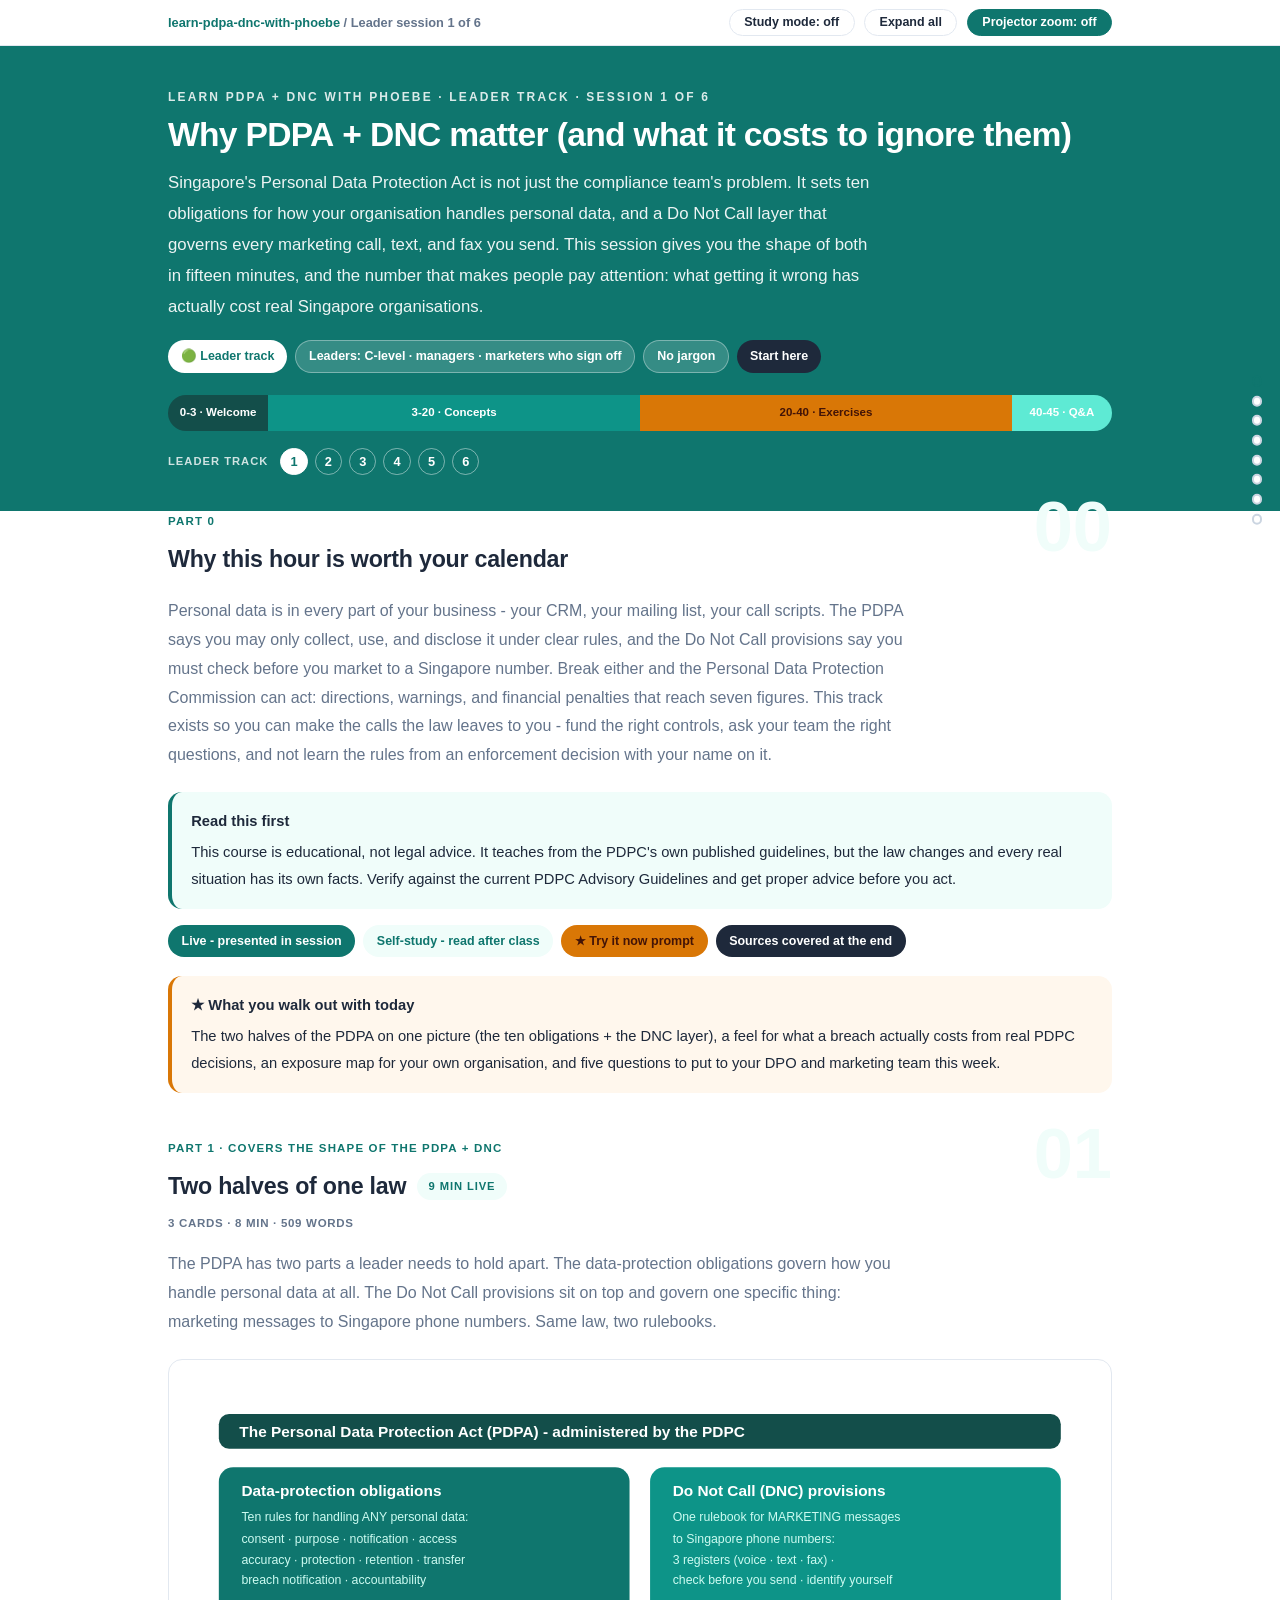
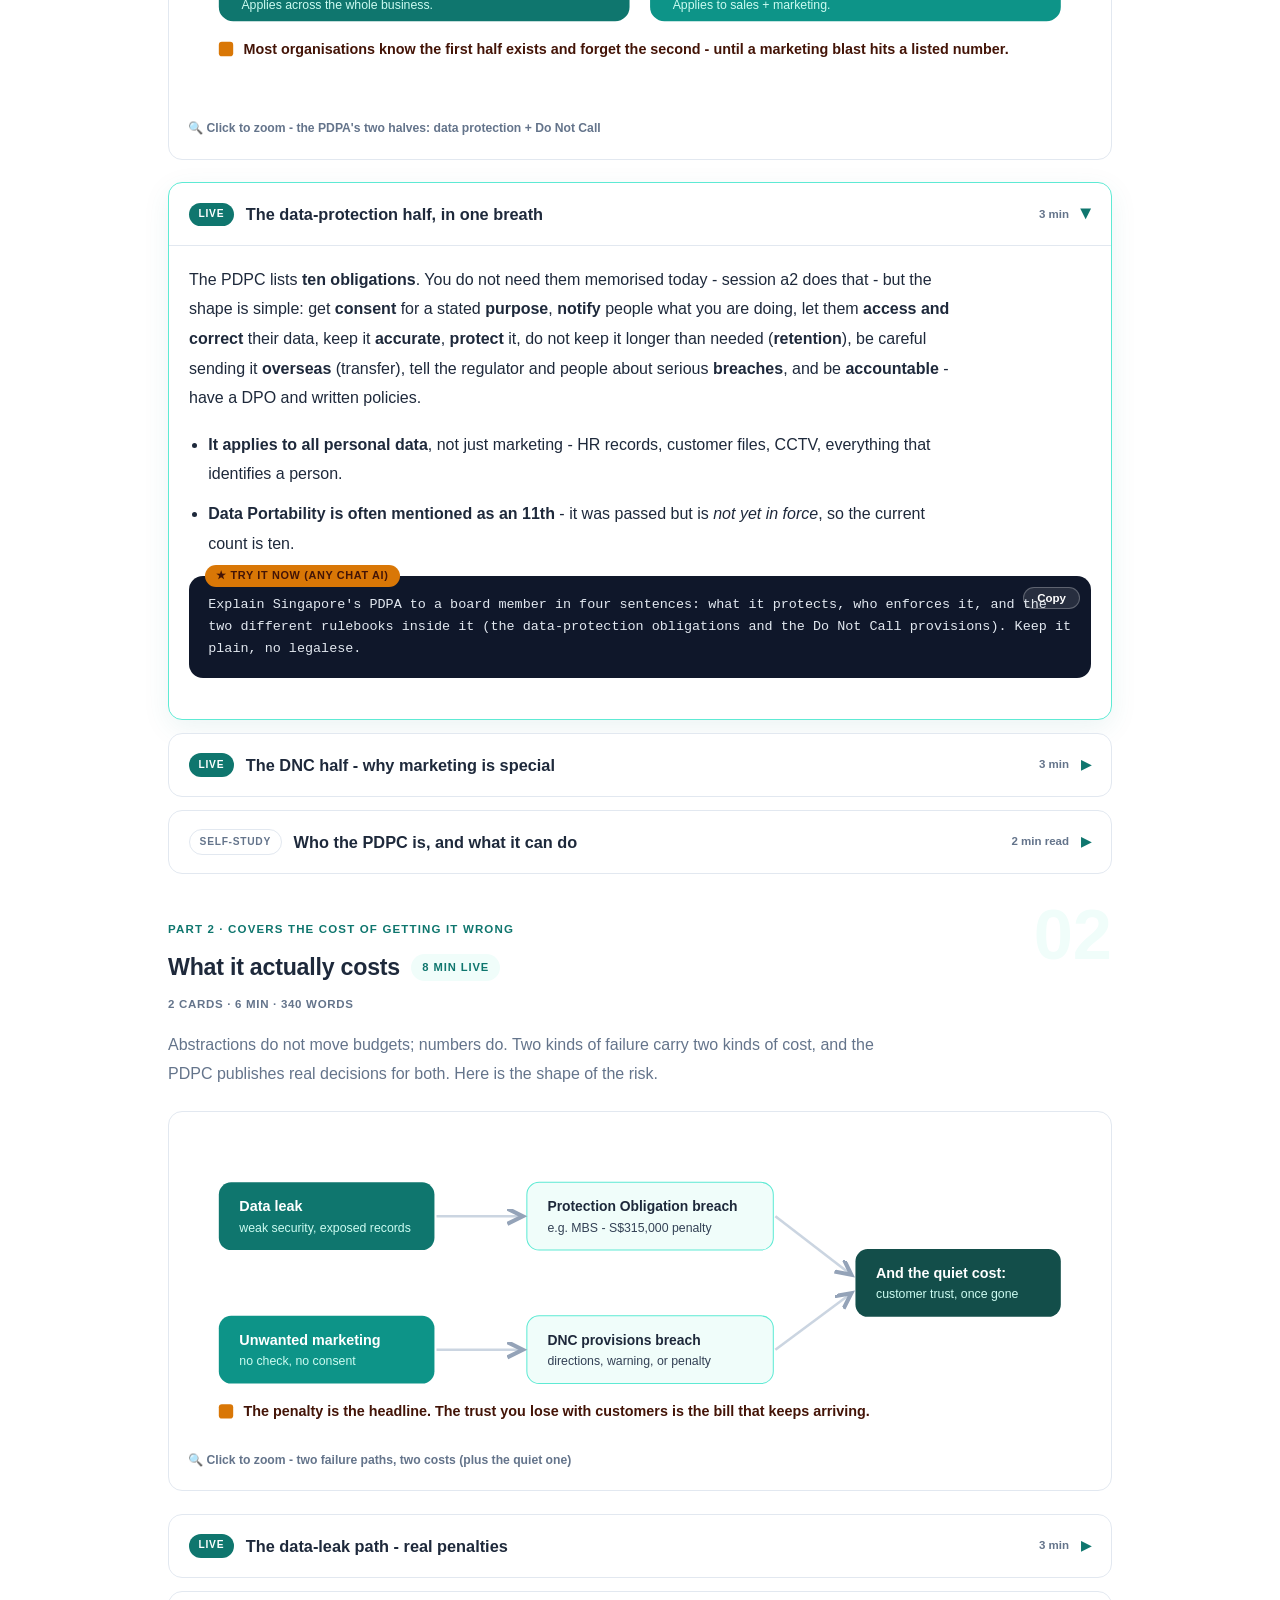
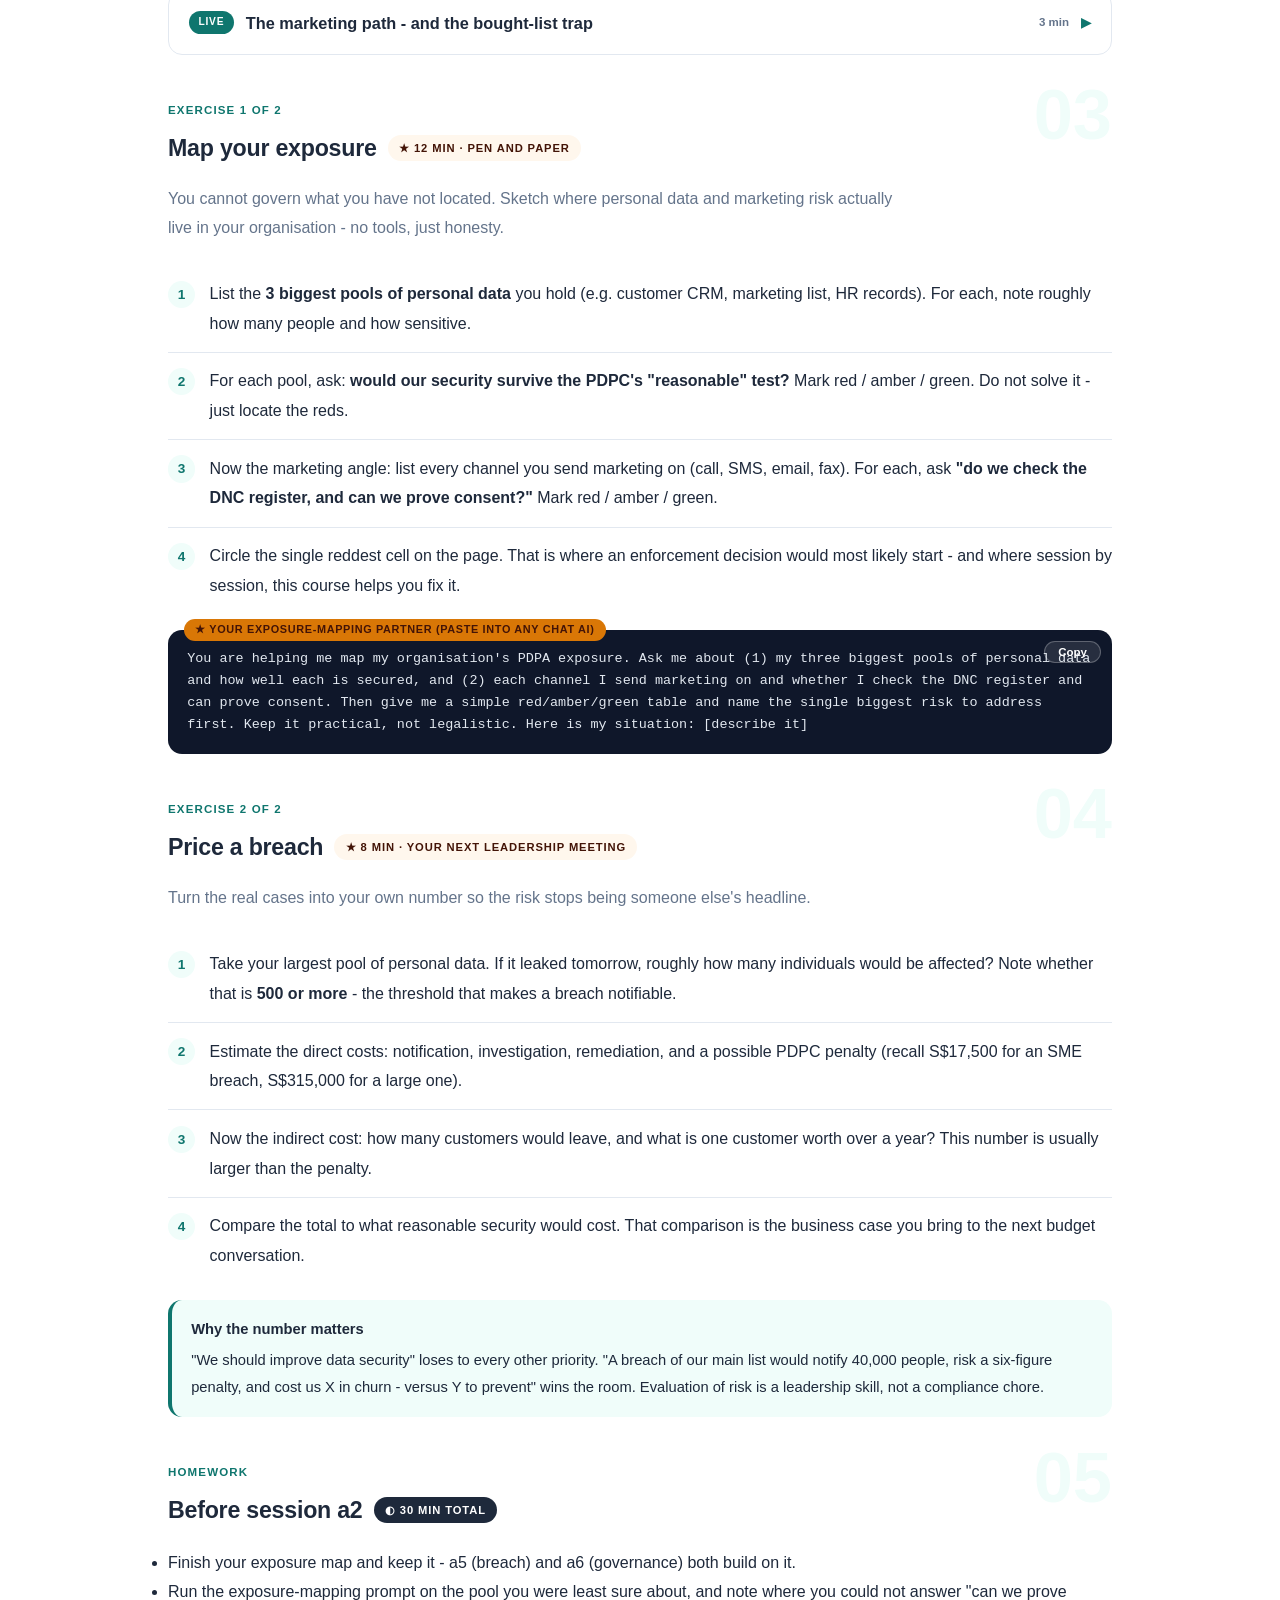
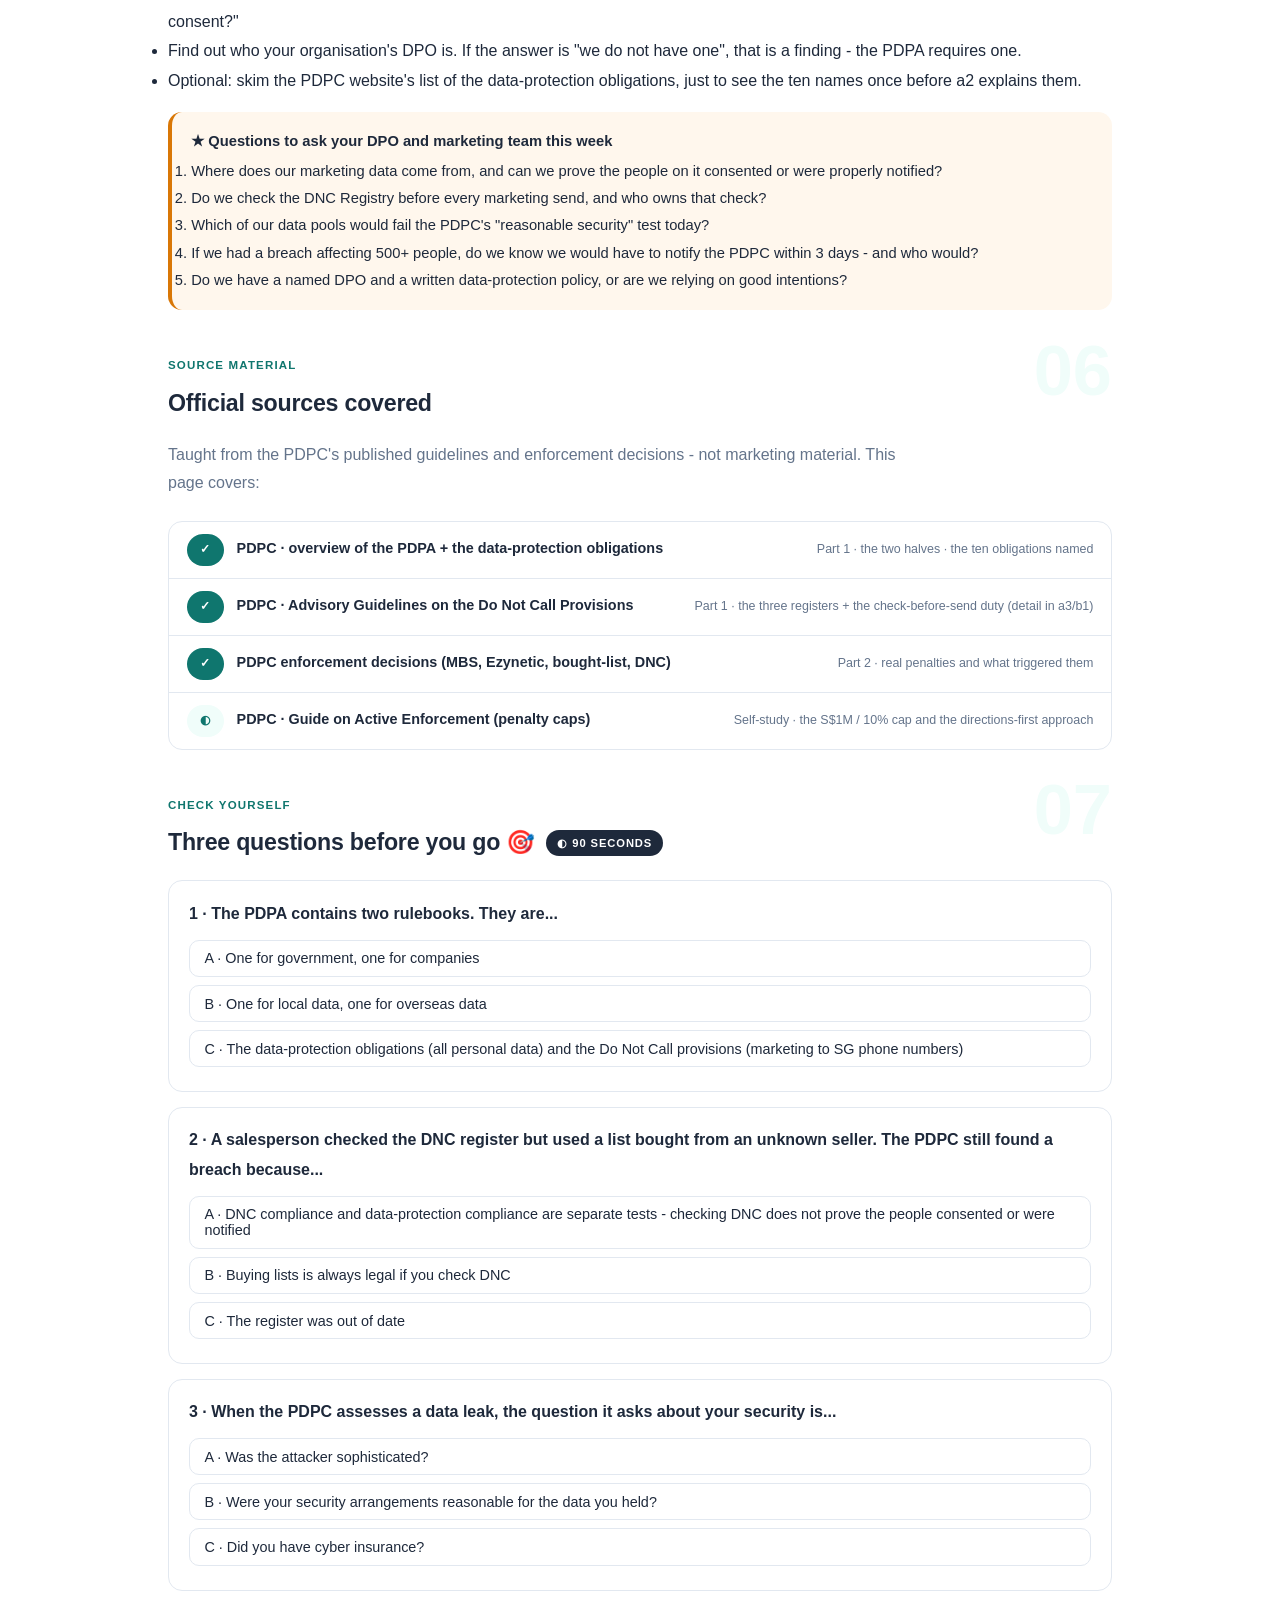
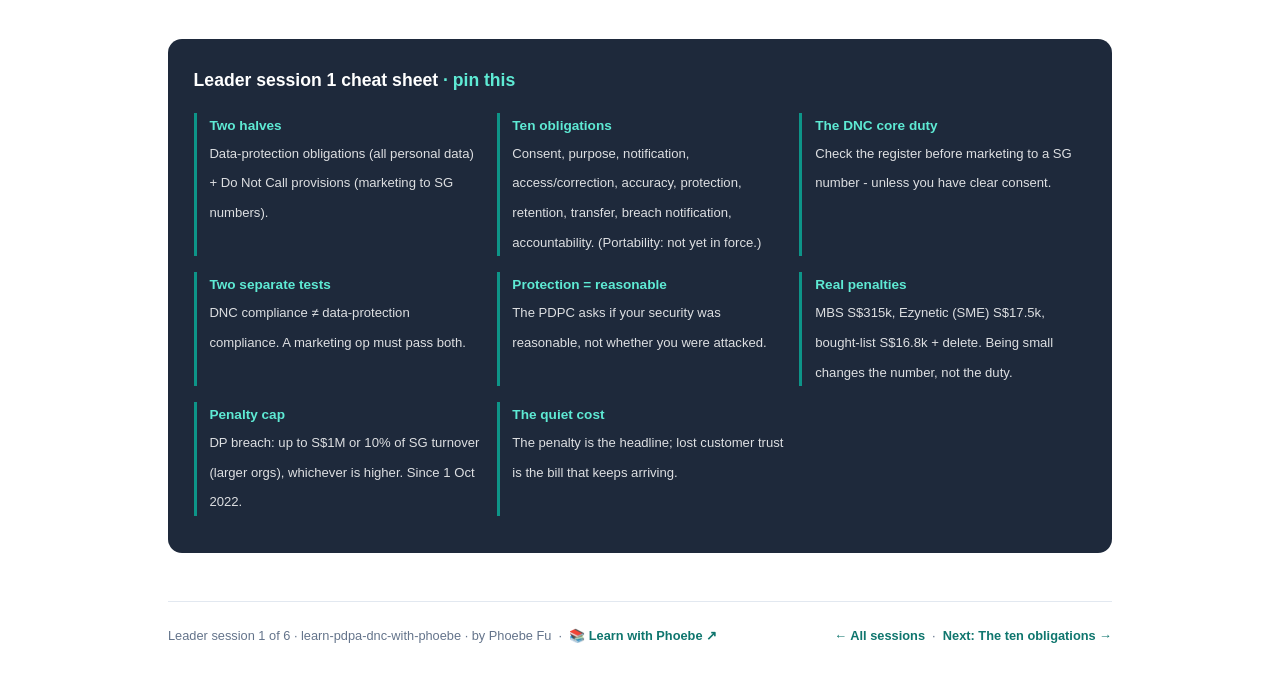
==== commit 56ea410b: "Fix diagram clipping and make every page readable on a narrow screen Diagrams: measured geometry def" ====
--- a/courses/a1-why-pdpa-dnc.html
+++ b/courses/a1-why-pdpa-dnc.html
@@ -4,7 +4,7 @@
 <meta charset="UTF-8">
 <meta name="viewport" content="width=device-width, initial-scale=1.0">
 <title>Leader session 1 · Why PDPA + DNC matter - learn PDPA + DNC with phoebe</title>
-<link rel="stylesheet" href="../assets/style.css?v=1">
+<link rel="stylesheet" href="../assets/style.css?v=5">
 </head>
 <body>
 
@@ -332,6 +332,6 @@
 
 </main>
 
-<script src="../assets/app.js?v=1"></script>
+<script src="../assets/app.js?v=5"></script>
 </body>
 </html>
--- a/assets/style.css
+++ b/assets/style.css
@@ -685,3 +685,111 @@
 .dnc-verdict p { font-size: .82rem; color: var(--ink); margin: .35rem 0 0; line-height: 1.55; }
 .dnc-note { font-size: .68rem; color: var(--muted); font-style: italic; padding: .2rem .85rem .3rem; }
 .dnc-cap { font-size: .76rem; color: var(--muted); padding: 0 .85rem .85rem; }
+
+/* === LWP-PATCH v2 === */
+/* palette-agnostic aliases: 75 repos use --indigo/--amber, 1 uses --pine/--clay */
+:root {
+  --pv-accent: var(--indigo, var(--pine, #334155));
+  --pv-flag: var(--amber, var(--clay, #B45309));
+  --pv-flag-50: var(--amber-50, var(--clay-50, #FEF3E2));
+}
+
+/* ============================================================
+   v2 - readable on a phone + reading modes
+   Layout only. No palette tokens are changed.
+   ============================================================ */
+
+/* --- skip link --- */
+.skip-link {
+  position: absolute; left: -9999px; top: 0; z-index: 200;
+  background: var(--pv-accent); color: #fff;
+  padding: .7rem 1.1rem; border-radius: 0 0 var(--radius) 0;
+  font-weight: 700; font-size: .85rem; text-decoration: none;
+}
+.skip-link:focus { left: 0; }
+
+/* --- visible keyboard focus everywhere --- */
+:focus-visible {
+  outline: 3px solid var(--pv-flag);
+  outline-offset: 2px;
+  border-radius: 4px;
+}
+
+/* --- diagrams: hold authored width, scroll instead of shrinking --- */
+.figscroll { overflow-x: auto; -webkit-overflow-scrolling: touch; overscroll-behavior-x: contain; }
+.figscroll::-webkit-scrollbar { height: 6px; }
+.figscroll::-webkit-scrollbar-thumb { background: var(--faint); border-radius: 3px; }
+
+/* --- tables: scroll container + sticky row label --- */
+.tablescroll { overflow-x: auto; -webkit-overflow-scrolling: touch; border-radius: var(--radius); }
+
+/* --- section contents counter --- */
+.sec-meta {
+  display: block; margin-top: .3rem;
+  font-size: .72rem; font-weight: 700; letter-spacing: .06em;
+  text-transform: uppercase; color: var(--muted);
+  font-variant-numeric: tabular-nums;
+}
+
+/* --- study-mode switch --- */
+.btn.mode-on { background: var(--pv-flag); border-color: var(--pv-flag); color: #fff; }
+
+/* --- deep-linked card gets a moment of emphasis --- */
+details.card.linked { border-color: var(--pv-flag); box-shadow: 0 0 0 3px var(--pv-flag-50); }
+
+@media (max-width: 820px) {
+  /* labels keep the size they were drawn at; the figure scrolls */
+  figure.zoomable svg { min-width: 820px; }
+  .figscroll .mm-svg, .mindmap svg { min-width: 840px; }
+
+  table.clean { min-width: 620px; }
+  table.clean th:first-child,
+  table.clean td:first-child {
+    position: sticky; left: 0; background: #fff;
+    box-shadow: 1px 0 0 var(--hairline);
+  }
+
+  pre, .prompt-box { overflow-x: auto; }
+
+  /* 44px tap targets */
+  details.card summary { min-height: 44px; }
+  .qopt { min-height: 44px; display: flex; align-items: center; padding: .7rem .9rem; }
+  .toolbar .btn, .pagefoot a { min-height: 44px; display: inline-flex; align-items: center; }
+}
+
+@media (max-width: 640px) {
+  /* long inline code tokens and nowrap chips are the two things that still
+     forced the page sideways below 640px: let them break rather than push
+     the layout. Inside the media query only - desktop is untouched. */
+  :not(pre) > code, .prompt-box span, code span { overflow-wrap: anywhere; word-break: break-word; }
+  .chip, .syn-chip, .pill, .mode, .tag { white-space: normal; max-width: 100%; }
+
+  /* the agenda bar truncated its own labels into nonsense - stack it */
+  .agenda { flex-direction: column; align-items: stretch; gap: .3rem; }
+  .agenda span { font-size: .74rem; text-align: left; padding: .4rem .7rem; flex: none !important; }
+  .chip-row, .legend { flex-wrap: wrap; }
+  .journey { flex-wrap: wrap; row-gap: .45rem; }
+}
+
+/* --- print: a session should print as a complete handout --- */
+@media print {
+  .pagenav, #progress-bar, .skip-link, .journey, .lightbox { display: none !important; }
+  details.card > .body { display: block !important; }
+  details.card, figure, table.clean, .callout { break-inside: avoid; page-break-inside: avoid; }
+  figure.zoomable svg { min-width: 0; max-width: 100%; }
+  .figscroll, .tablescroll { overflow: visible; }
+  a[href^="http"]::after { content: " (" attr(href) ")"; font-size: .72rem; color: #555; }
+}
+
+/* swipe hint: own line, only when the diagram really does scroll */
+figure.zoomable.can-scroll figcaption { flex-wrap: wrap; }
+figure.zoomable.can-scroll figcaption::after {
+  content: "swipe the diagram \2192";
+  flex: 0 0 100%;
+  margin-top: .2rem;
+  font-size: .72rem;
+  font-weight: 700;
+  letter-spacing: .04em;
+  color: var(--pv-flag);
+}
+/* === /LWP-PATCH === */
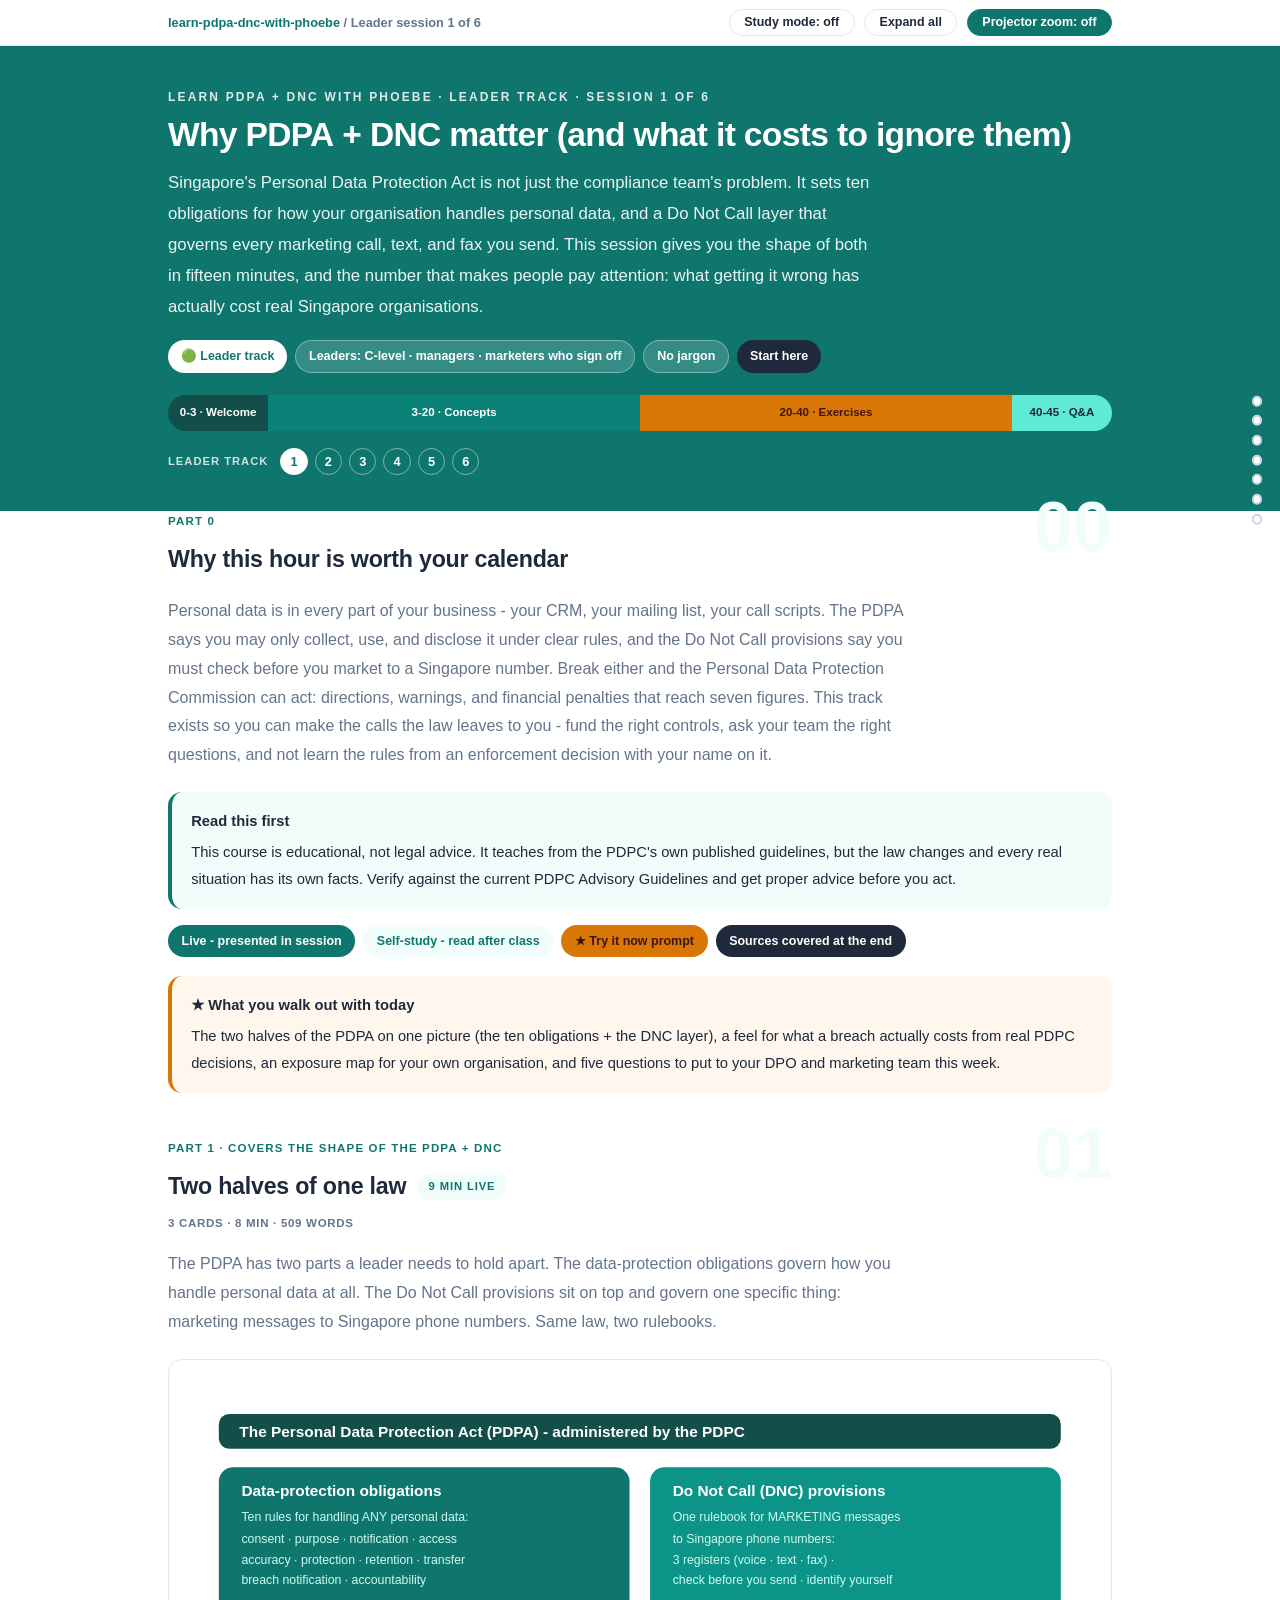
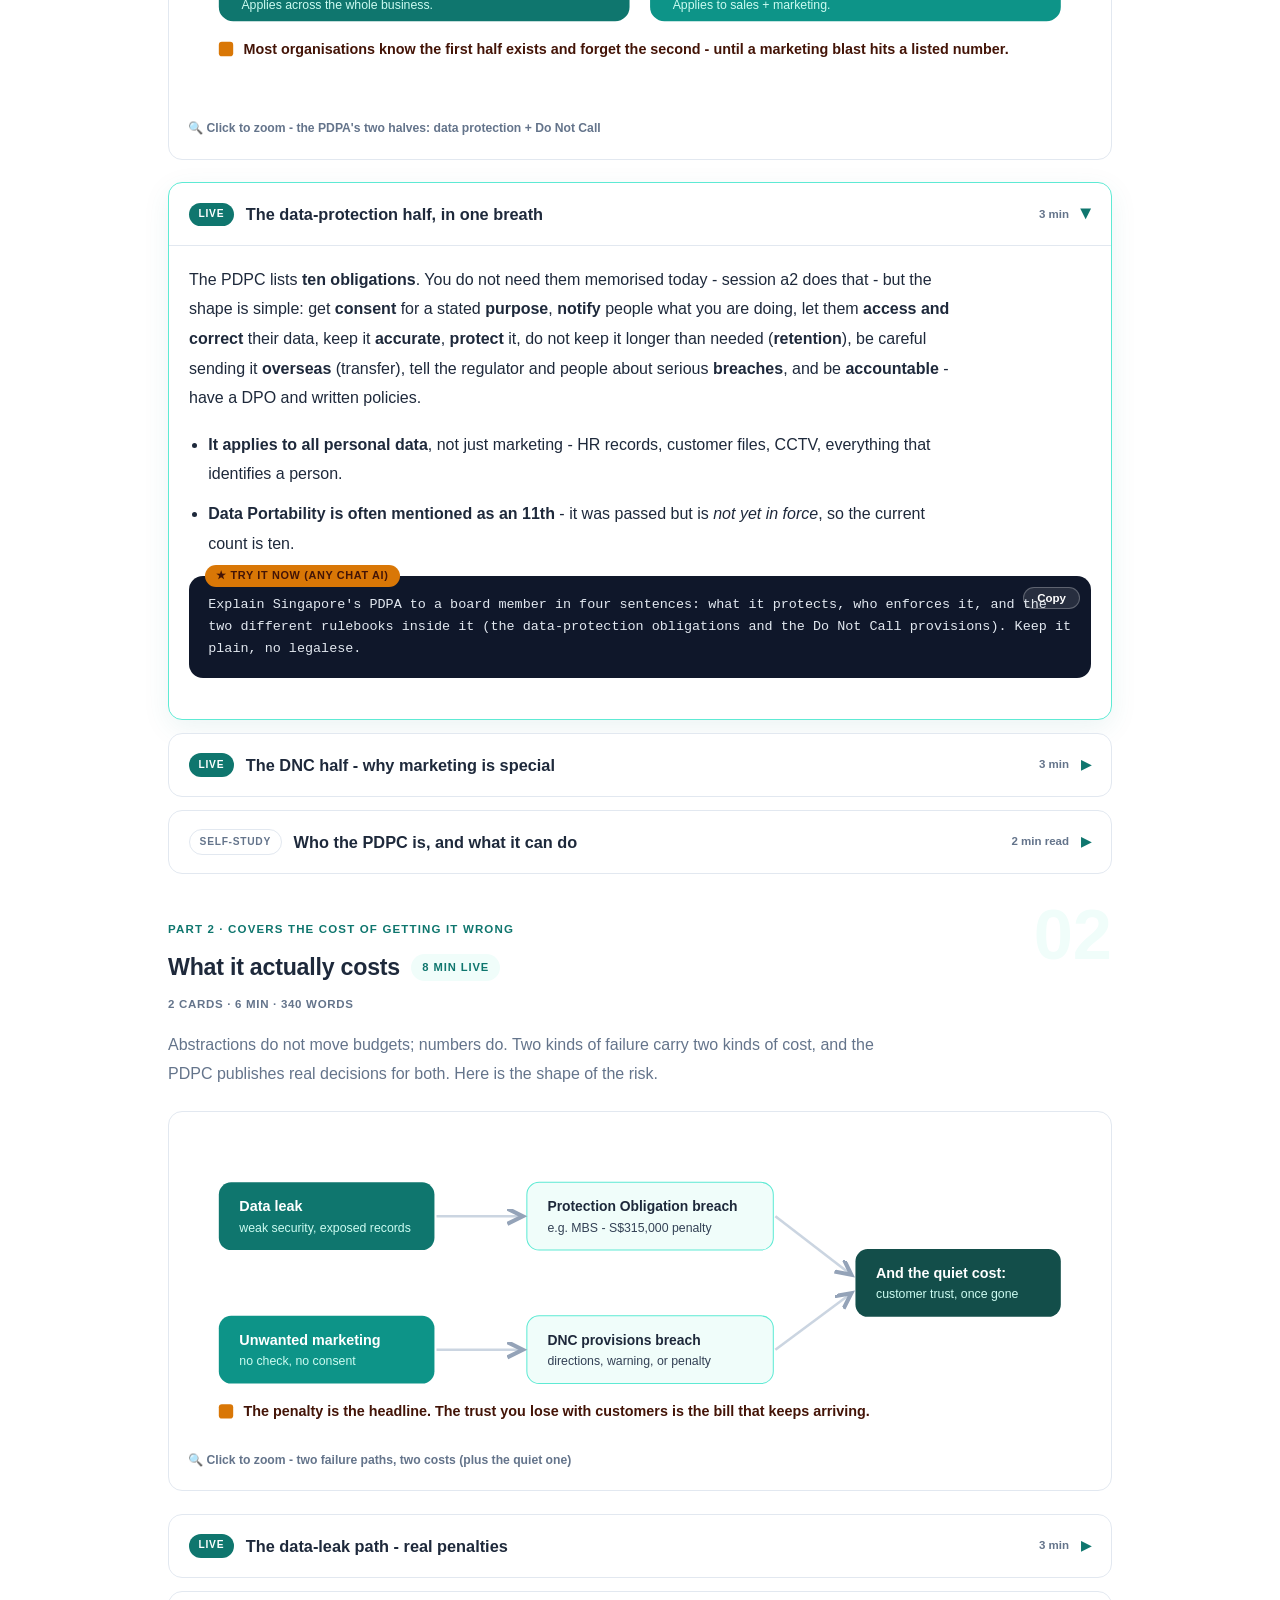
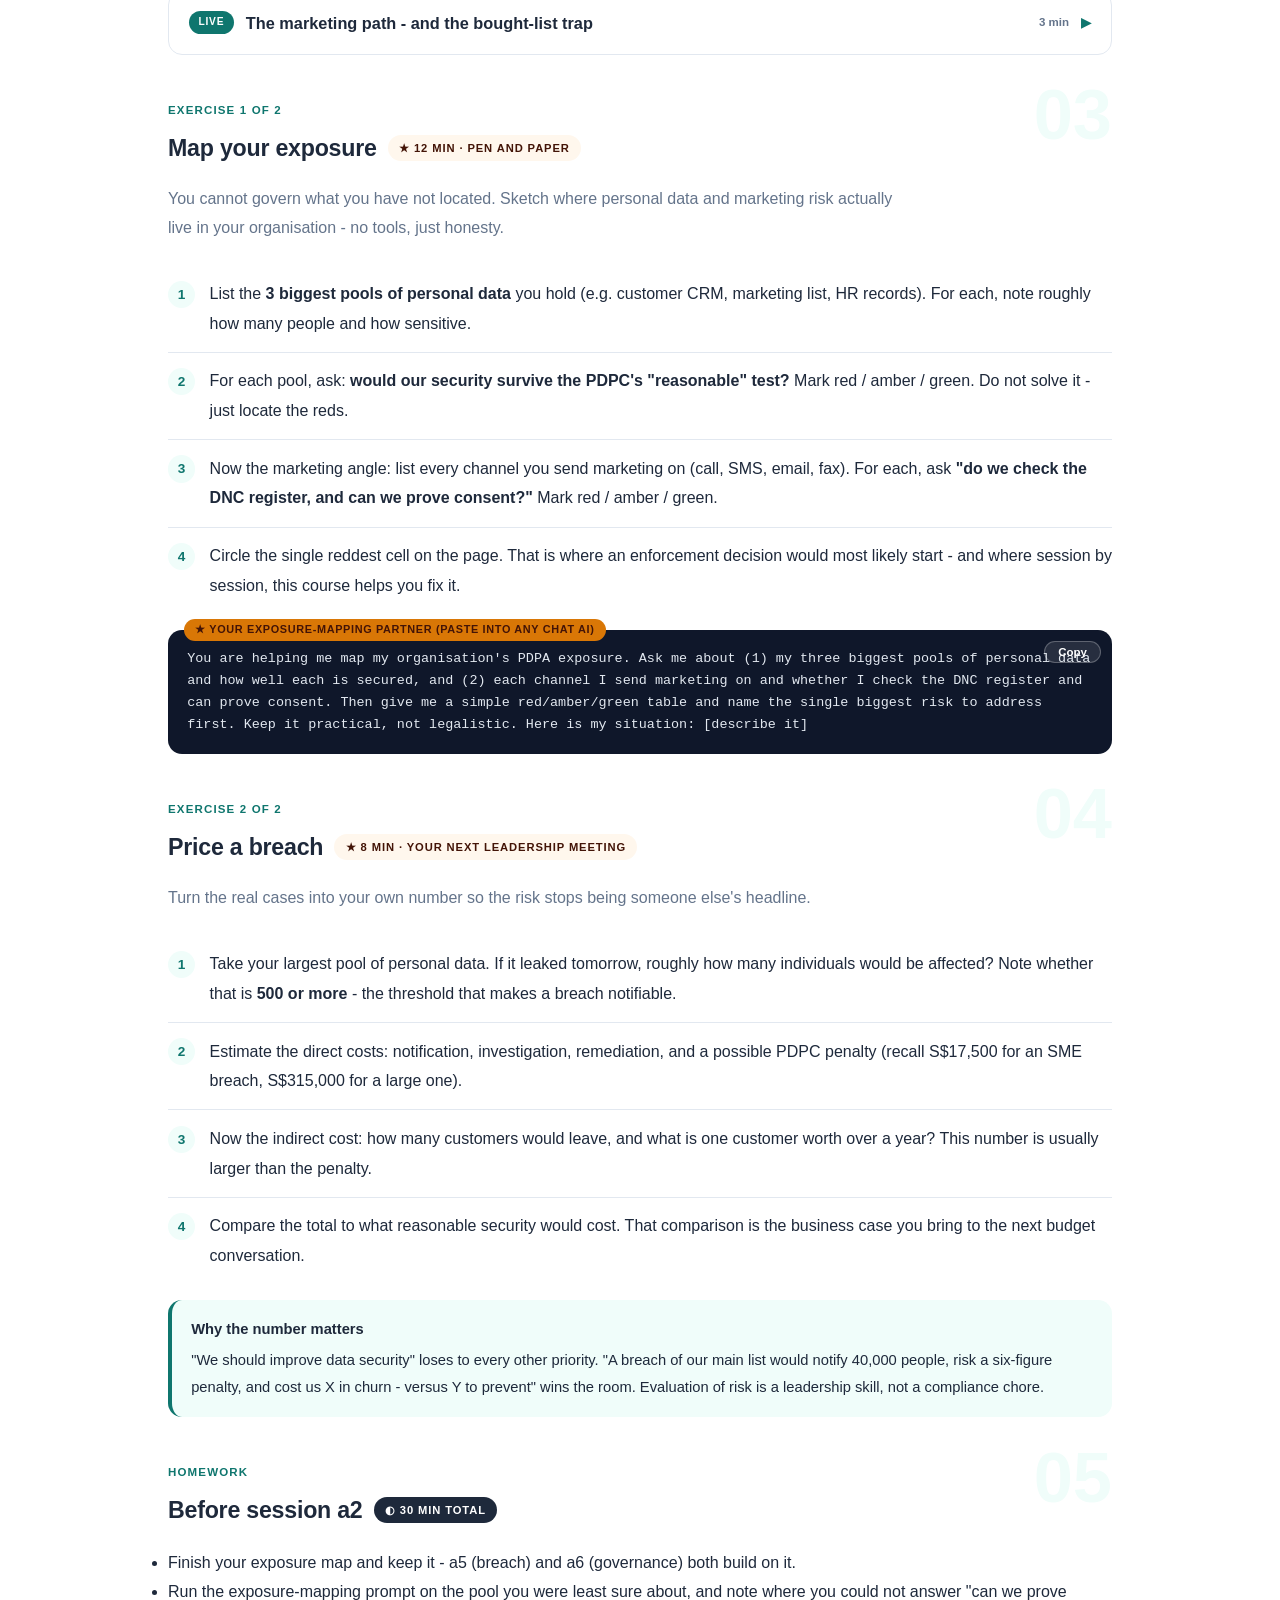
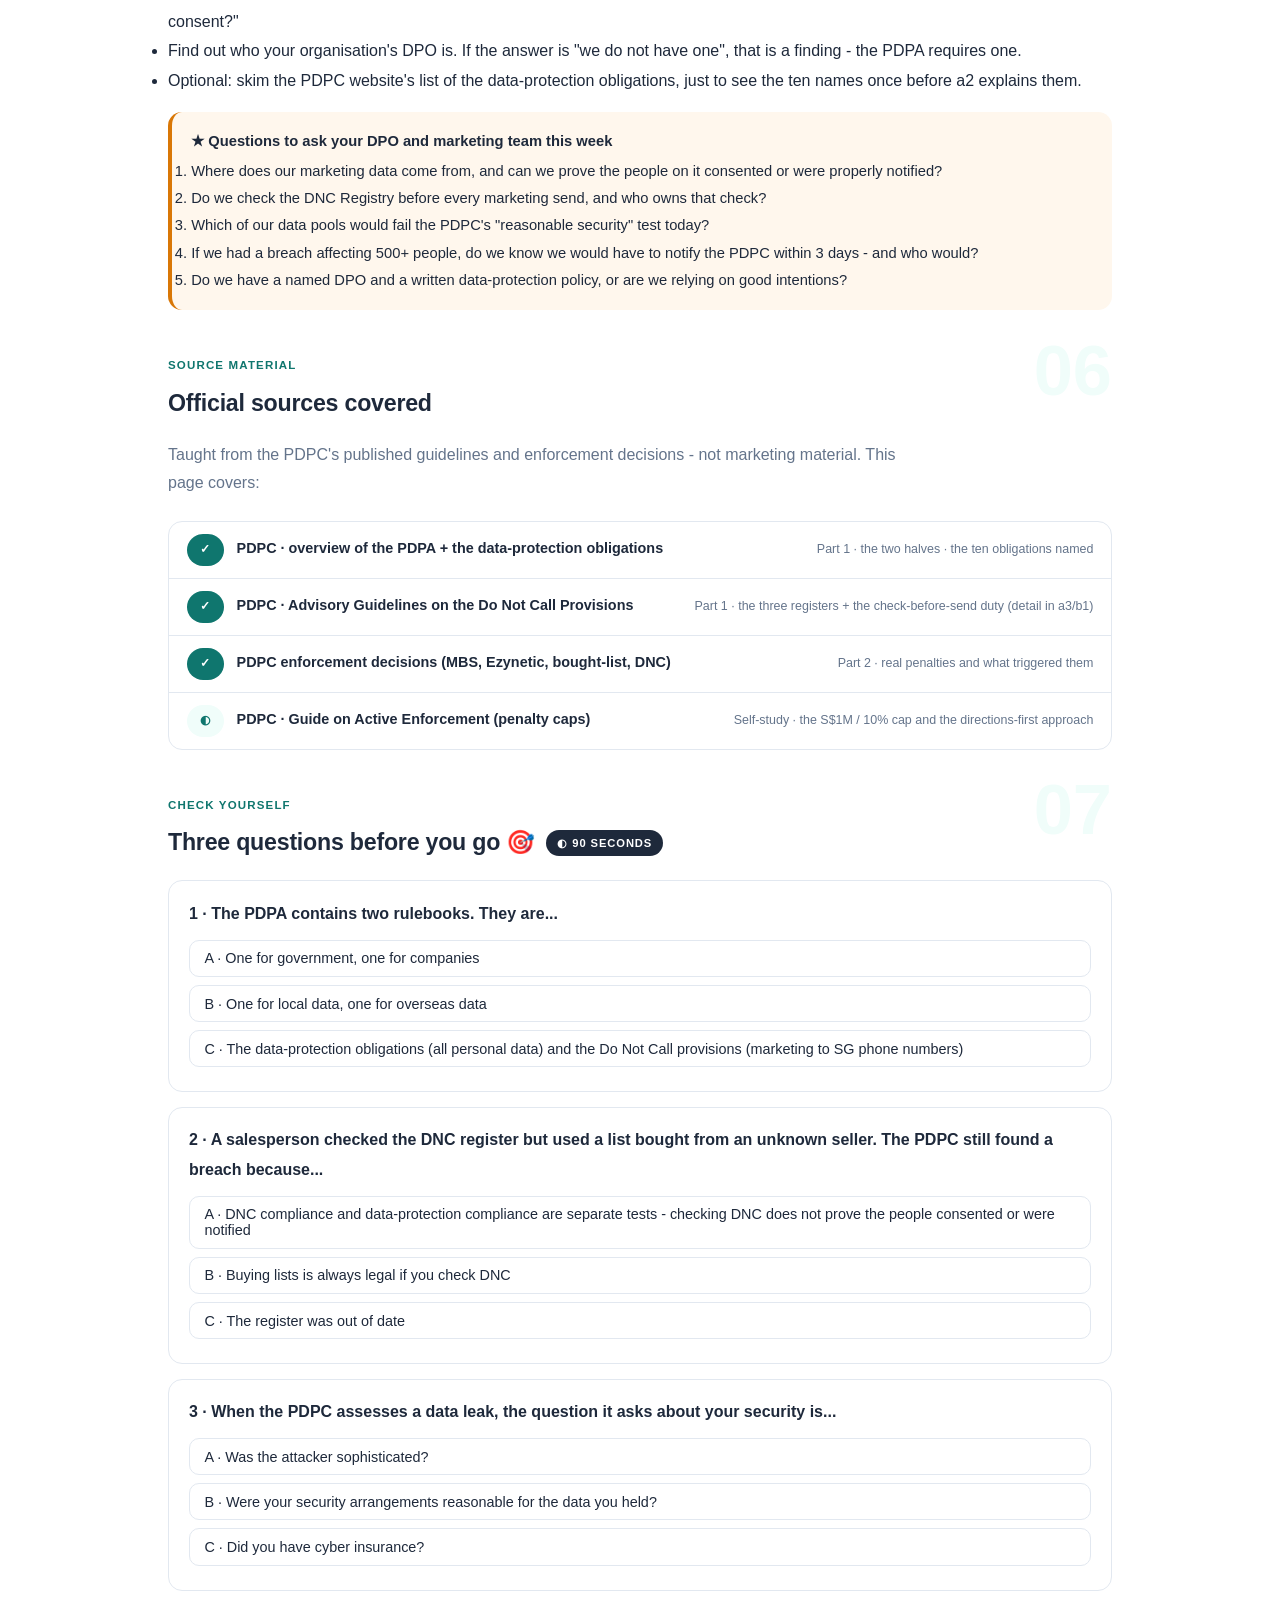
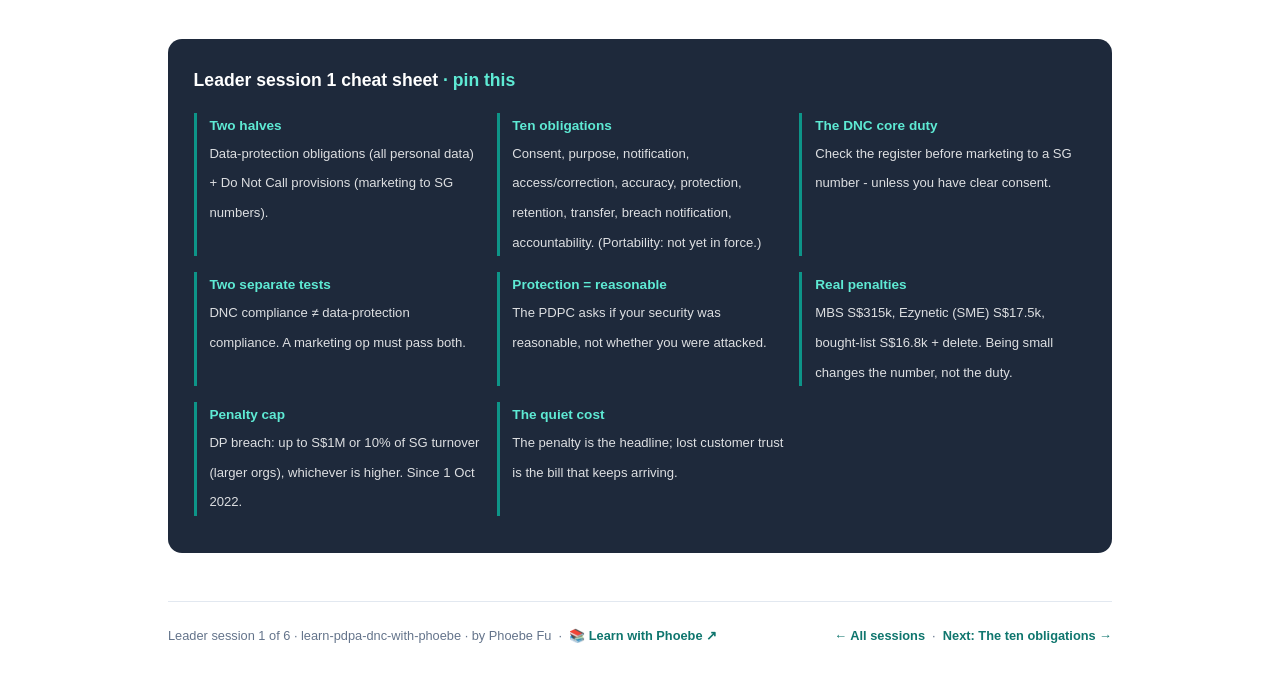
==== commit f3683d19: "Fix agenda band contrast, which was unreadable estate-wide The .agenda block hardcodes color:#fff on" ====
--- a/courses/a1-why-pdpa-dnc.html
+++ b/courses/a1-why-pdpa-dnc.html
@@ -3,8 +3,23 @@
 <head>
 <meta charset="UTF-8">
 <meta name="viewport" content="width=device-width, initial-scale=1.0">
+<!-- social:start -->
+<meta name="description" content="Leader session 1 of 6. Personal data is in every part of your business - your CRM, your mailing list, your call scripts. The PDPA says you may only collect, use, and disclose it under clear rules...">
+<meta property="og:type" content="article">
+<meta property="og:site_name" content="Learn with Phoebe">
+<meta property="og:title" content="Why PDPA + DNC matter (and what it costs to ignore them) - learn PDPA + DNC with phoebe">
+<meta property="og:description" content="Leader session 1 of 6. Personal data is in every part of your business - your CRM, your mailing list, your call scripts. The PDPA says you may only collect, use, and disclose it under clear rules...">
+<meta property="og:url" content="https://phoebefu6.github.io/learn-pdpa-dnc-with-phoebe/courses/a1-why-pdpa-dnc.html">
+<meta property="og:image" content="https://phoebefu6.github.io/learn-pdpa-dnc-with-phoebe/assets/og-cover.png">
+<meta property="og:image:width" content="1200">
+<meta property="og:image:height" content="630">
+<meta name="twitter:card" content="summary_large_image">
+<meta name="twitter:title" content="Why PDPA + DNC matter (and what it costs to ignore them) - learn PDPA + DNC with phoebe">
+<meta name="twitter:description" content="Leader session 1 of 6. Personal data is in every part of your business - your CRM, your mailing list, your call scripts. The PDPA says you may only collect, use, and disclose it under clear rules...">
+<meta name="twitter:image" content="https://phoebefu6.github.io/learn-pdpa-dnc-with-phoebe/assets/og-cover.png">
+<!-- social:end -->
 <title>Leader session 1 · Why PDPA + DNC matter - learn PDPA + DNC with phoebe</title>
-<link rel="stylesheet" href="../assets/style.css?v=5">
+<link rel="stylesheet" href="../assets/style.css?v=7">
 </head>
 <body>
 
@@ -332,6 +347,6 @@
 
 </main>
 
-<script src="../assets/app.js?v=5"></script>
+<script src="../assets/app.js?v=6"></script>
 </body>
 </html>
--- a/assets/style.css
+++ b/assets/style.css
@@ -87,9 +87,9 @@
 }
 .agenda span { padding: .45rem .3rem; white-space: nowrap; overflow: hidden; text-overflow: ellipsis; }
 .agenda .a1 { background: var(--indigo-deep); }
-.agenda .a2 { background: var(--indigo-mid); }
+.agenda .a2 { background: #0B8277; color: #fff; }
 .agenda .a3 { background: var(--amber); color: var(--amber-ink); }
-.agenda .a4 { background: var(--indigo-soft); }
+.agenda .a4 { background: var(--indigo-soft); color: var(--ink); }
 
 /* ---------- toolbar ---------- */
 .toolbar {
@@ -761,7 +761,8 @@
   /* long inline code tokens and nowrap chips are the two things that still
      forced the page sideways below 640px: let them break rather than push
      the layout. Inside the media query only - desktop is untouched. */
-  :not(pre) > code, .prompt-box span, code span { overflow-wrap: anywhere; word-break: break-word; }
+  :not(pre) > code, .prompt-box span, code span,
+  p span, li span, td span { overflow-wrap: anywhere; word-break: break-word; }
   .chip, .syn-chip, .pill, .mode, .tag { white-space: normal; max-width: 100%; }
 
   /* the agenda bar truncated its own labels into nonsense - stack it */
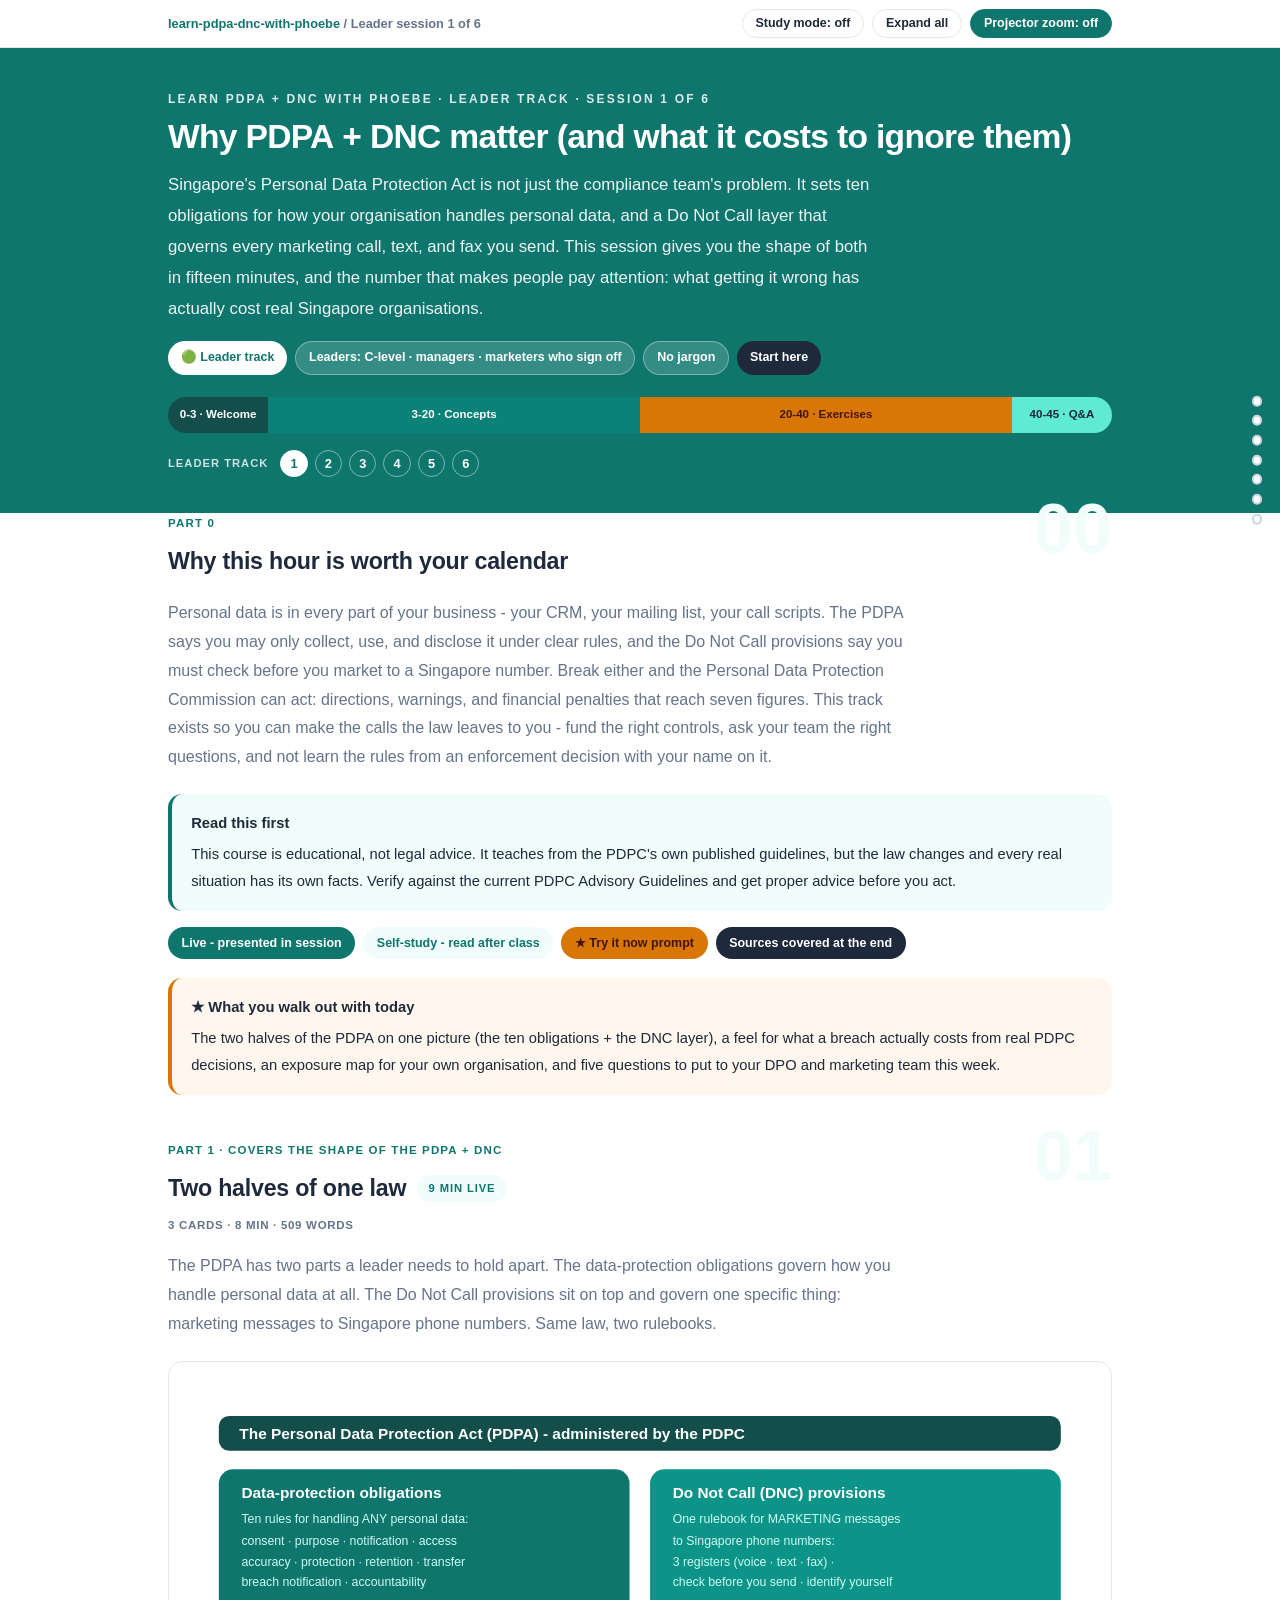
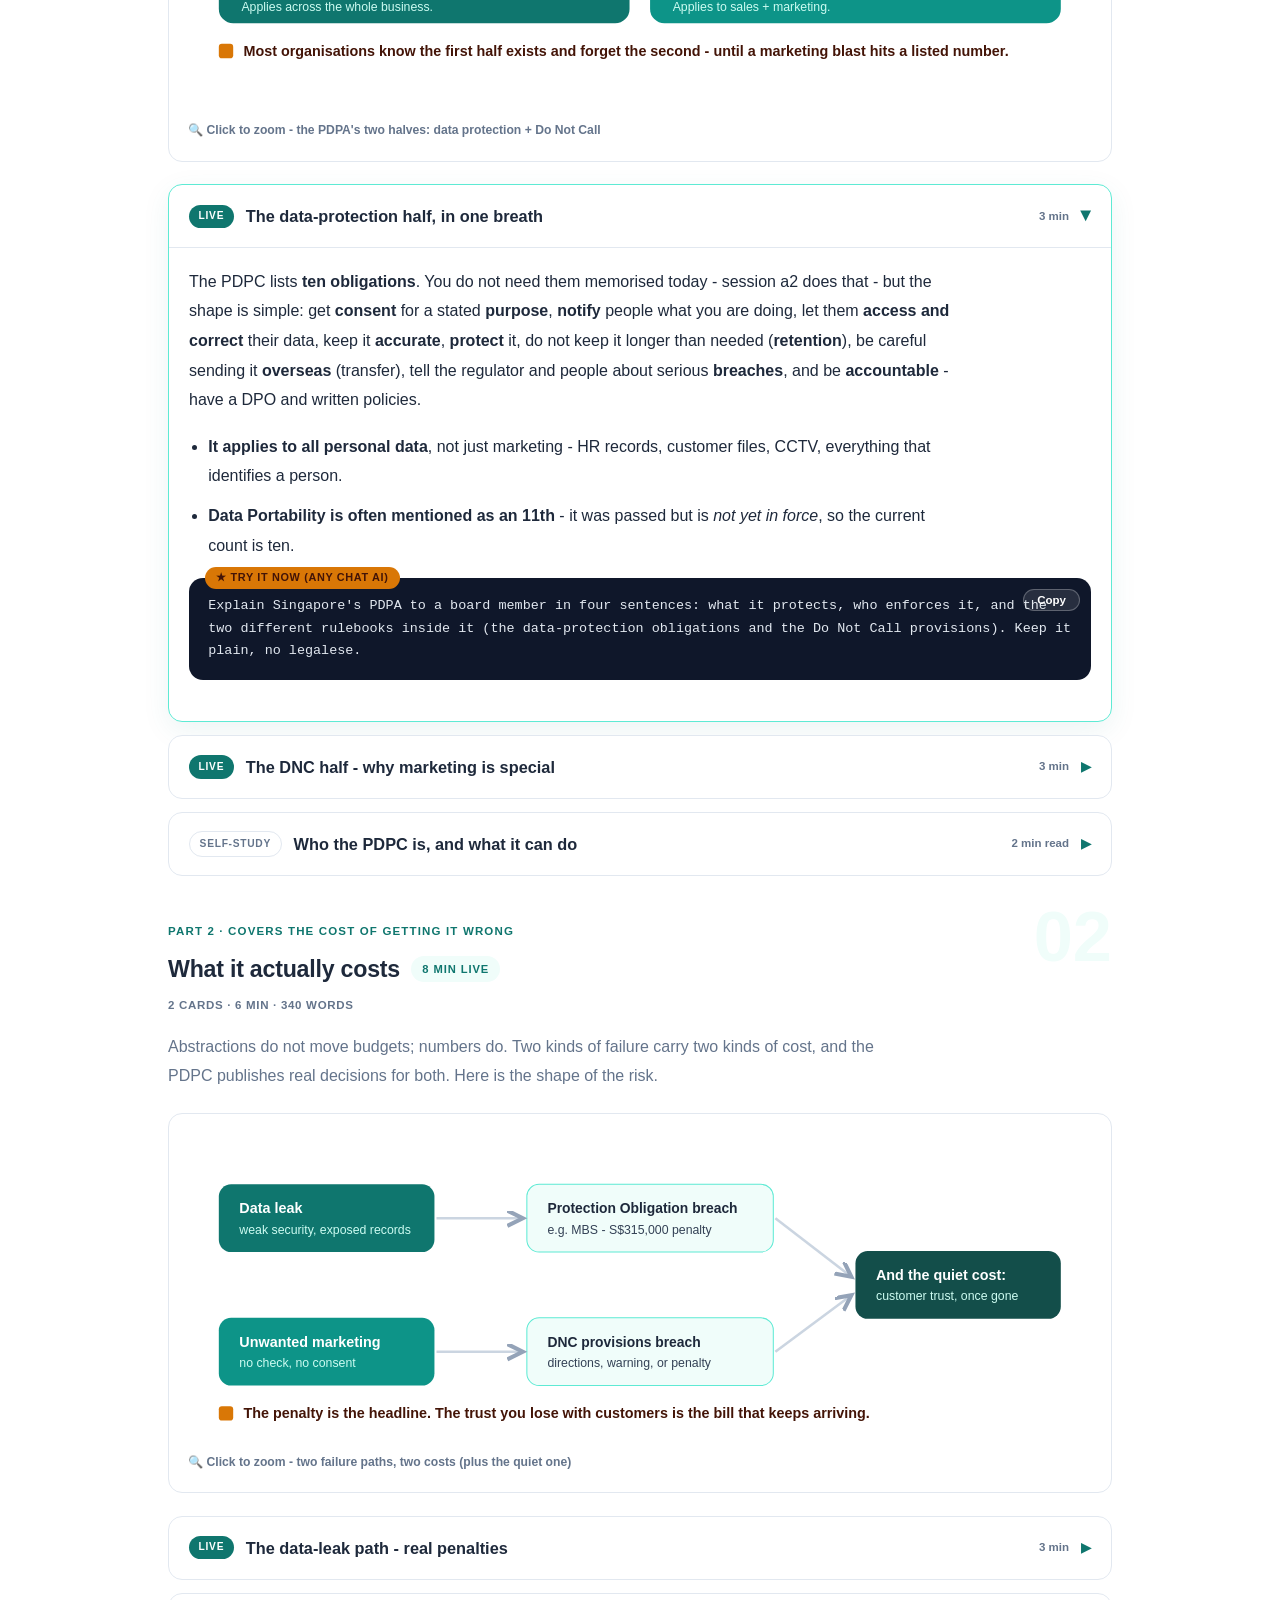
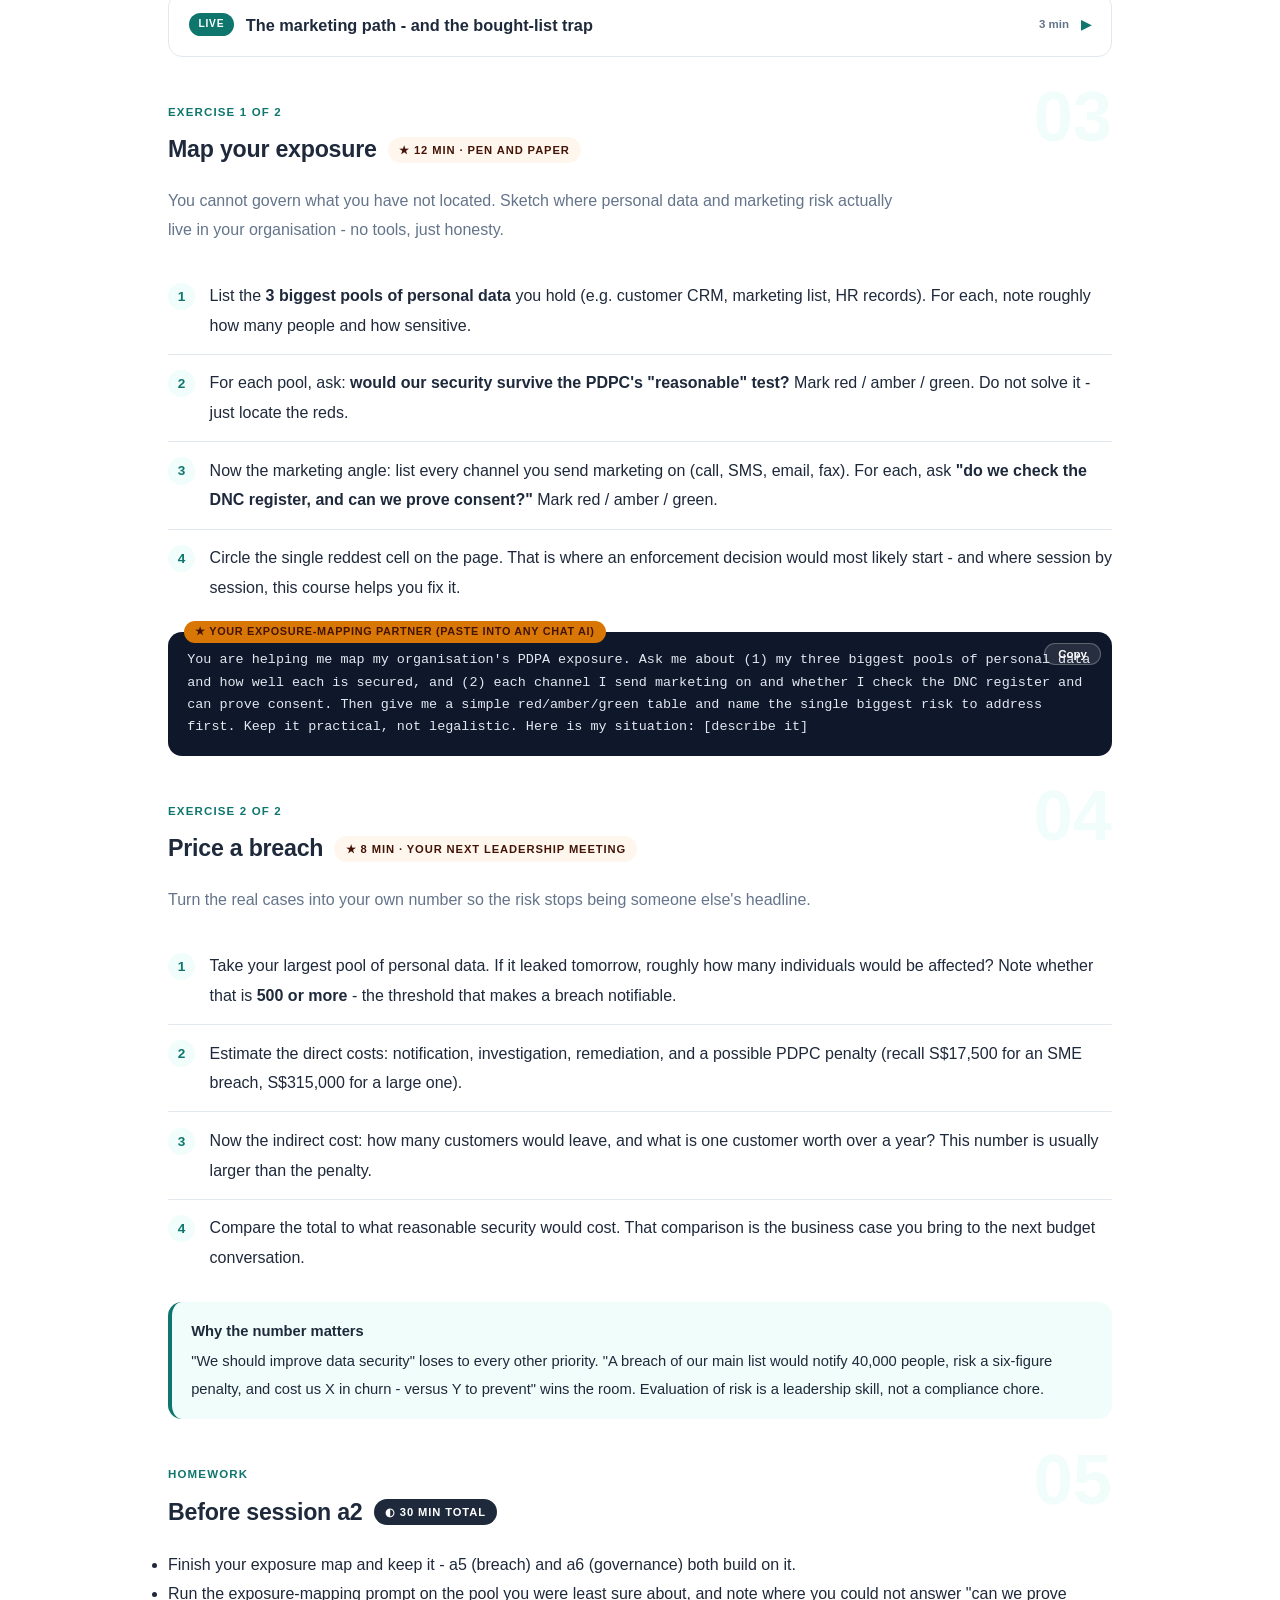
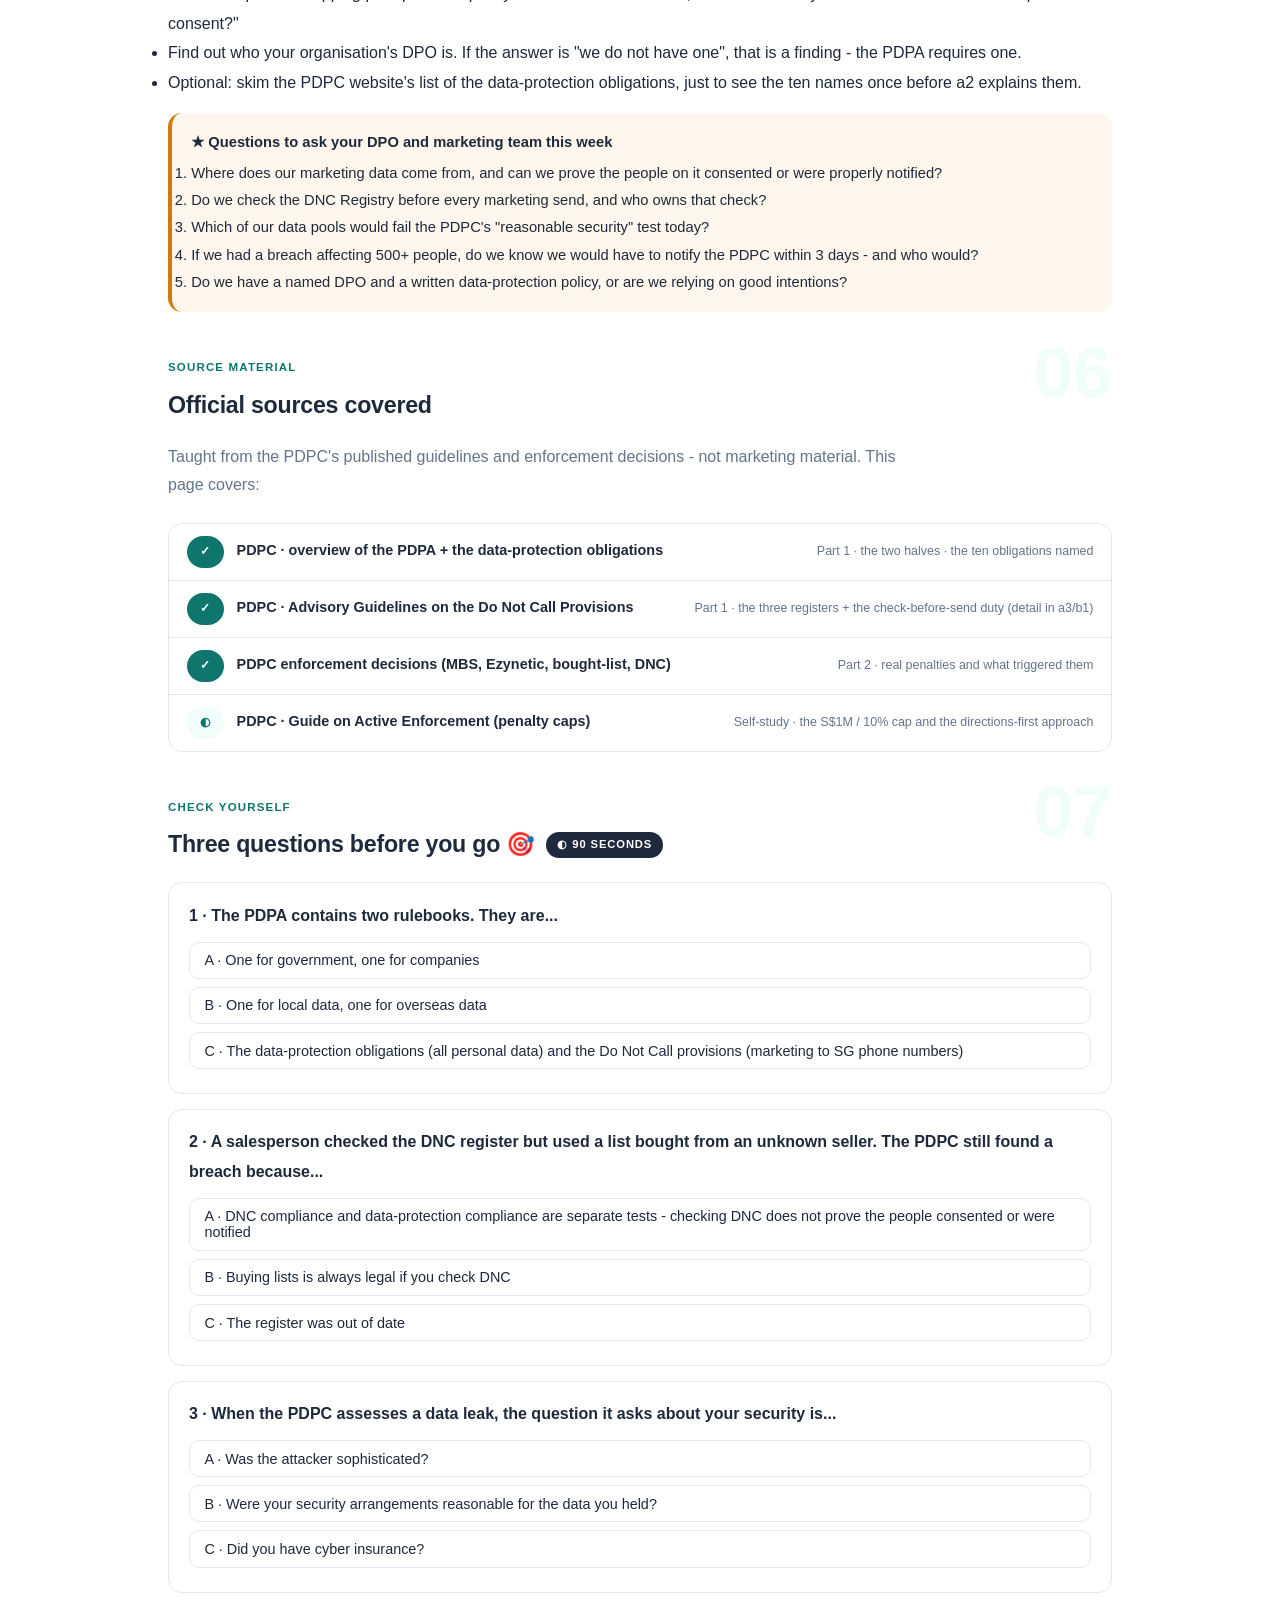
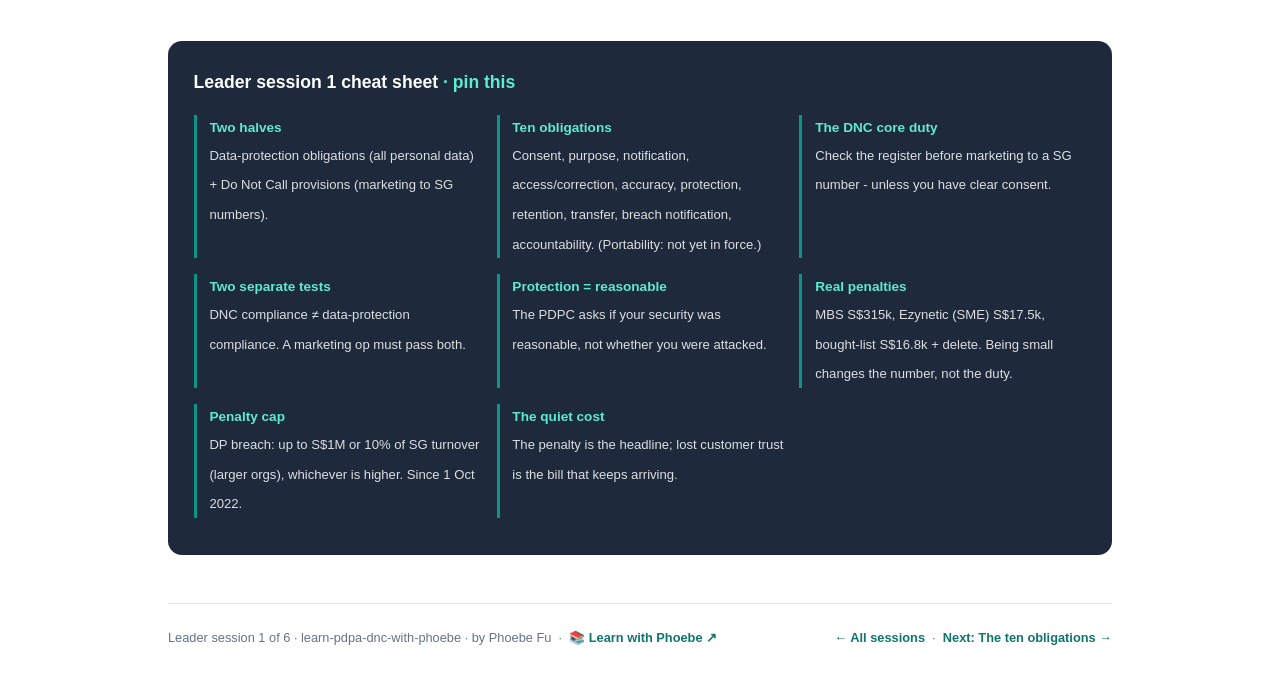
==== commit 432091b7: "Layout: code boxes stack under step text; toolbar is one row Shared-template defect, live estate-wid" ====
--- a/courses/a1-why-pdpa-dnc.html
+++ b/courses/a1-why-pdpa-dnc.html
@@ -19,7 +19,7 @@
 <meta name="twitter:image" content="https://phoebefu6.github.io/learn-pdpa-dnc-with-phoebe/assets/og-cover.png">
 <!-- social:end -->
 <title>Leader session 1 · Why PDPA + DNC matter - learn PDPA + DNC with phoebe</title>
-<link rel="stylesheet" href="../assets/style.css?v=7">
+<link rel="stylesheet" href="../assets/style.css?v=9">
 </head>
 <body>
 
--- a/assets/style.css
+++ b/assets/style.css
@@ -101,8 +101,9 @@
   border-bottom: 1px solid var(--hairline);
   padding: .55rem 0;
 }
-.toolbar .wrap { display: flex; align-items: center; gap: .6rem; }
-.toolbar .crumb { font-size: .8rem; color: var(--muted); font-weight: 600; margin-right: auto; }
+.toolbar .wrap { display: flex; align-items: center; gap: .5rem; flex-wrap: nowrap; }
+.toolbar .crumb { font-size: .8rem; color: var(--muted); font-weight: 600; margin-right: auto; min-width: 0; white-space: nowrap; overflow: hidden; text-overflow: ellipsis; }
+.toolbar .btn { white-space: nowrap; flex: none; padding: .38rem .8rem; font-size: .78rem; line-height: 1.2; }
 .toolbar .crumb a { color: var(--indigo); text-decoration: none; }
 .btn {
   border: 1px solid var(--hairline);
@@ -302,11 +303,15 @@
 /* ---------- demo steps ---------- */
 .steps { counter-reset: step; margin: .6rem 0 1rem; }
 .step {
-  display: flex;
-  gap: .9rem;
+  display: grid;
+  grid-template-columns: max-content minmax(0, 1fr);
+  column-gap: .9rem;
+  row-gap: .2rem;
   padding: .85rem 0;
   border-bottom: .5px solid var(--hairline);
 }
+.step > * { grid-column: 2; min-width: 0; }
+.step > .prompt-box { margin: .8rem 0 .4rem; }
 .step:last-child { border-bottom: none; }
 .step::before {
   counter-increment: step;
@@ -754,7 +759,10 @@
   /* 44px tap targets */
   details.card summary { min-height: 44px; }
   .qopt { min-height: 44px; display: flex; align-items: center; padding: .7rem .9rem; }
-  .toolbar .btn, .pagefoot a { min-height: 44px; display: inline-flex; align-items: center; }
+  .toolbar .btn, .pagefoot a { min-height: 44px; display: inline-flex; align-items: center; justify-content: center; }
+  .toolbar .crumb, .toolbar #zoom-toggle { display: none; }
+  .toolbar .btn { flex: 1 1 0; padding: .3rem .4rem; font-size: .72rem; }
+  table.clean { display: block; overflow-x: auto; -webkit-overflow-scrolling: touch; }
 }
 
 @media (max-width: 640px) {
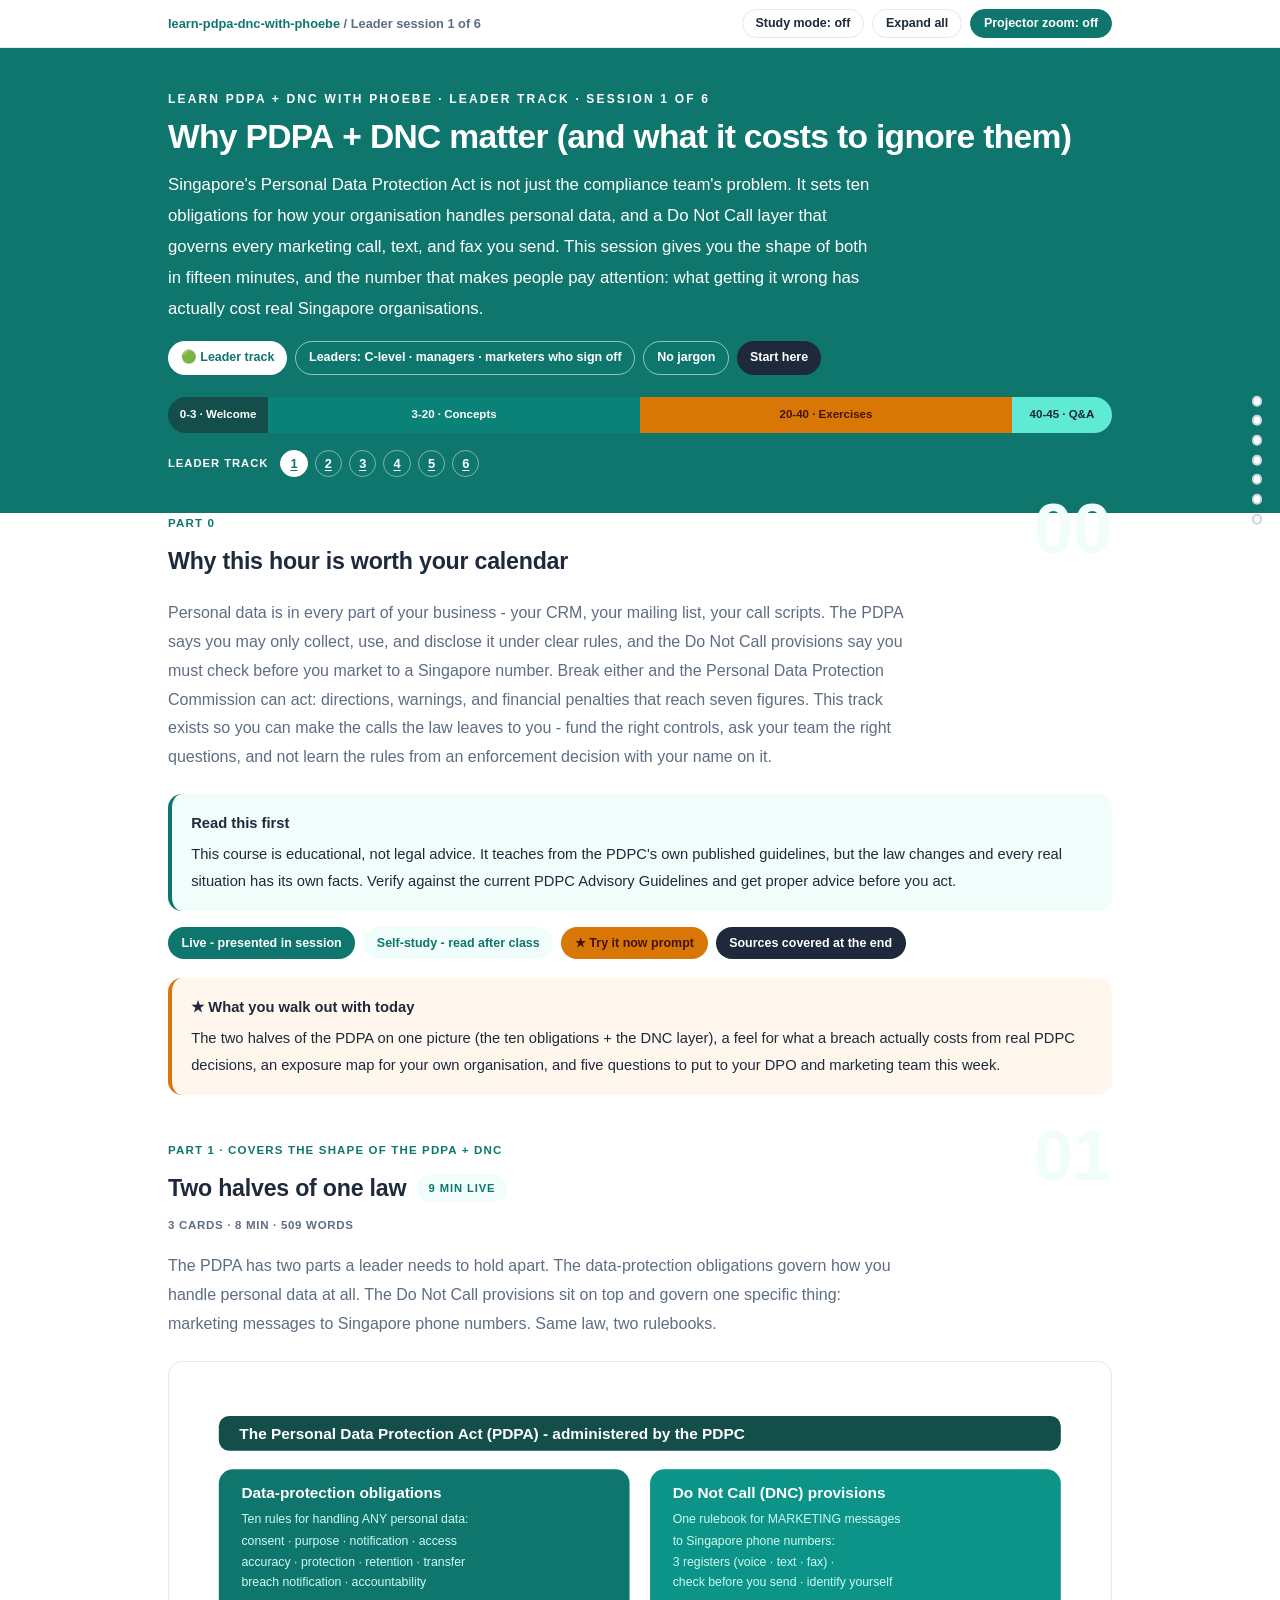
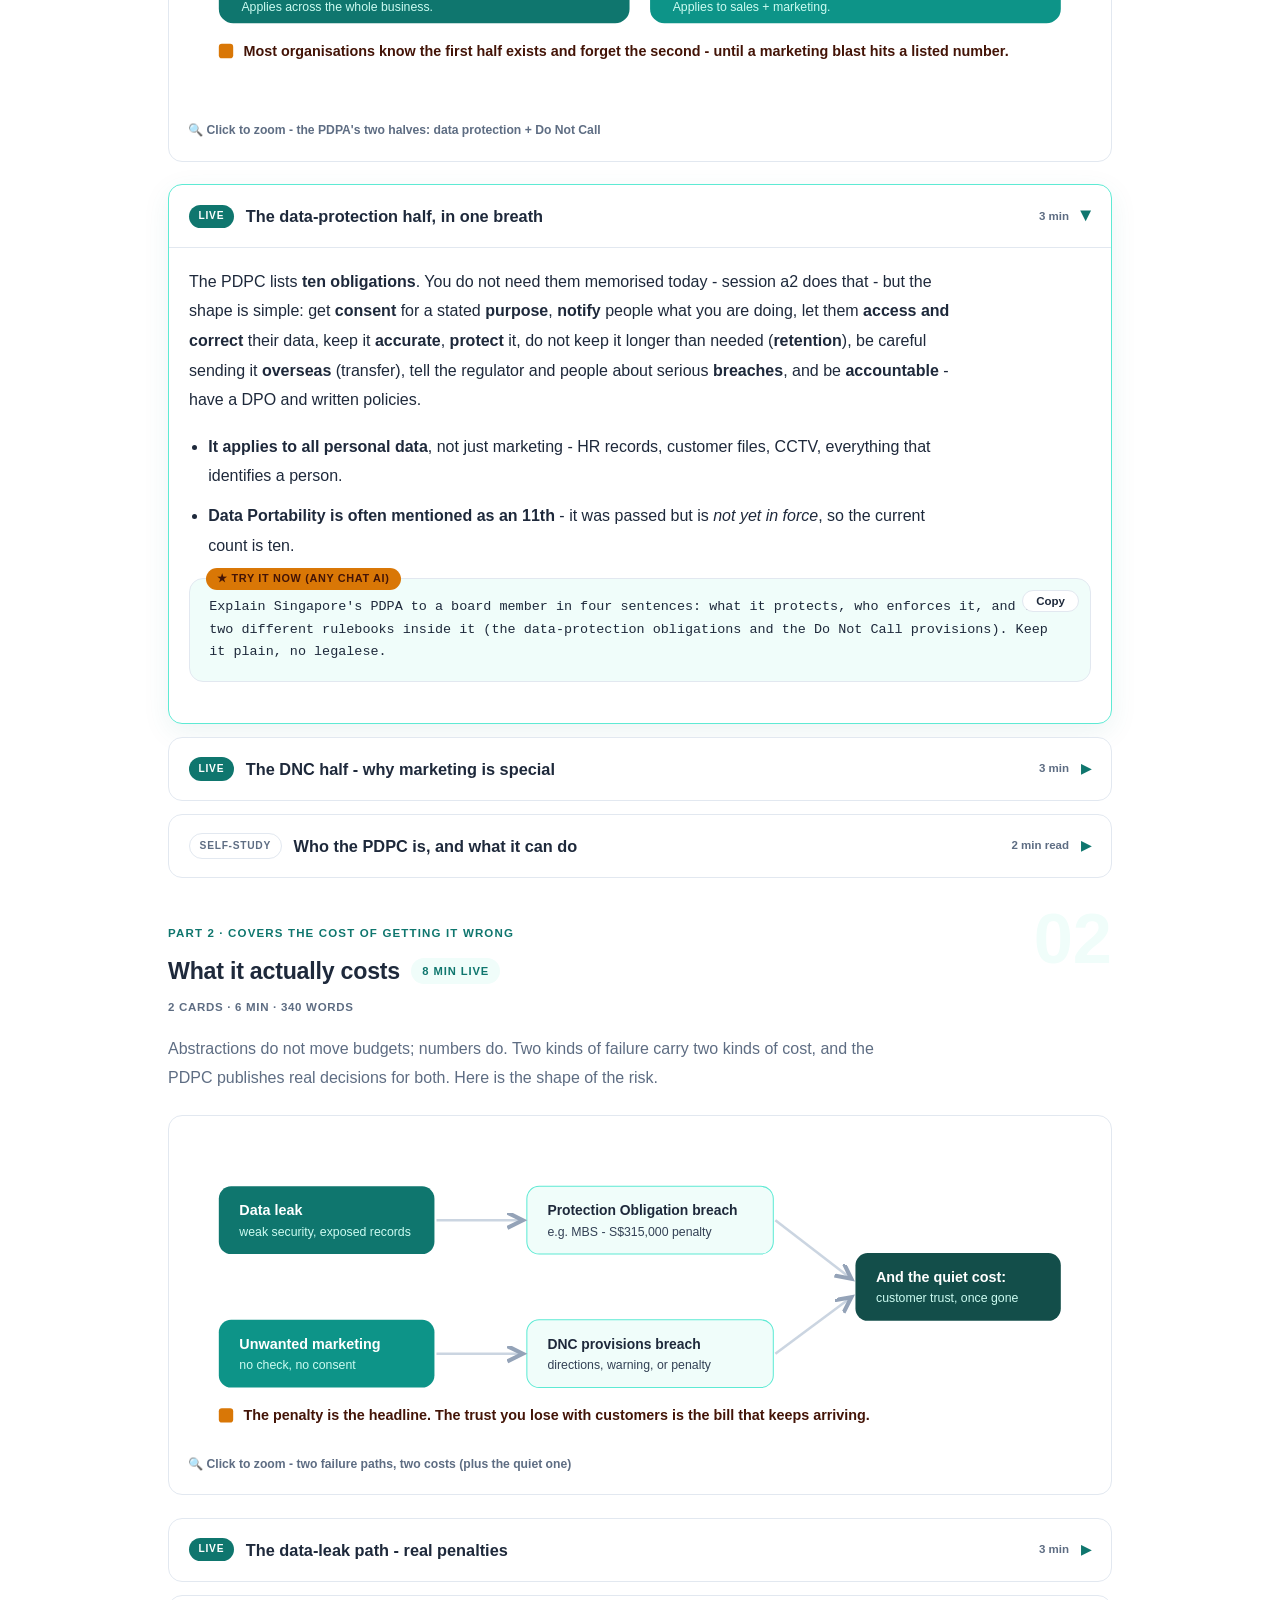
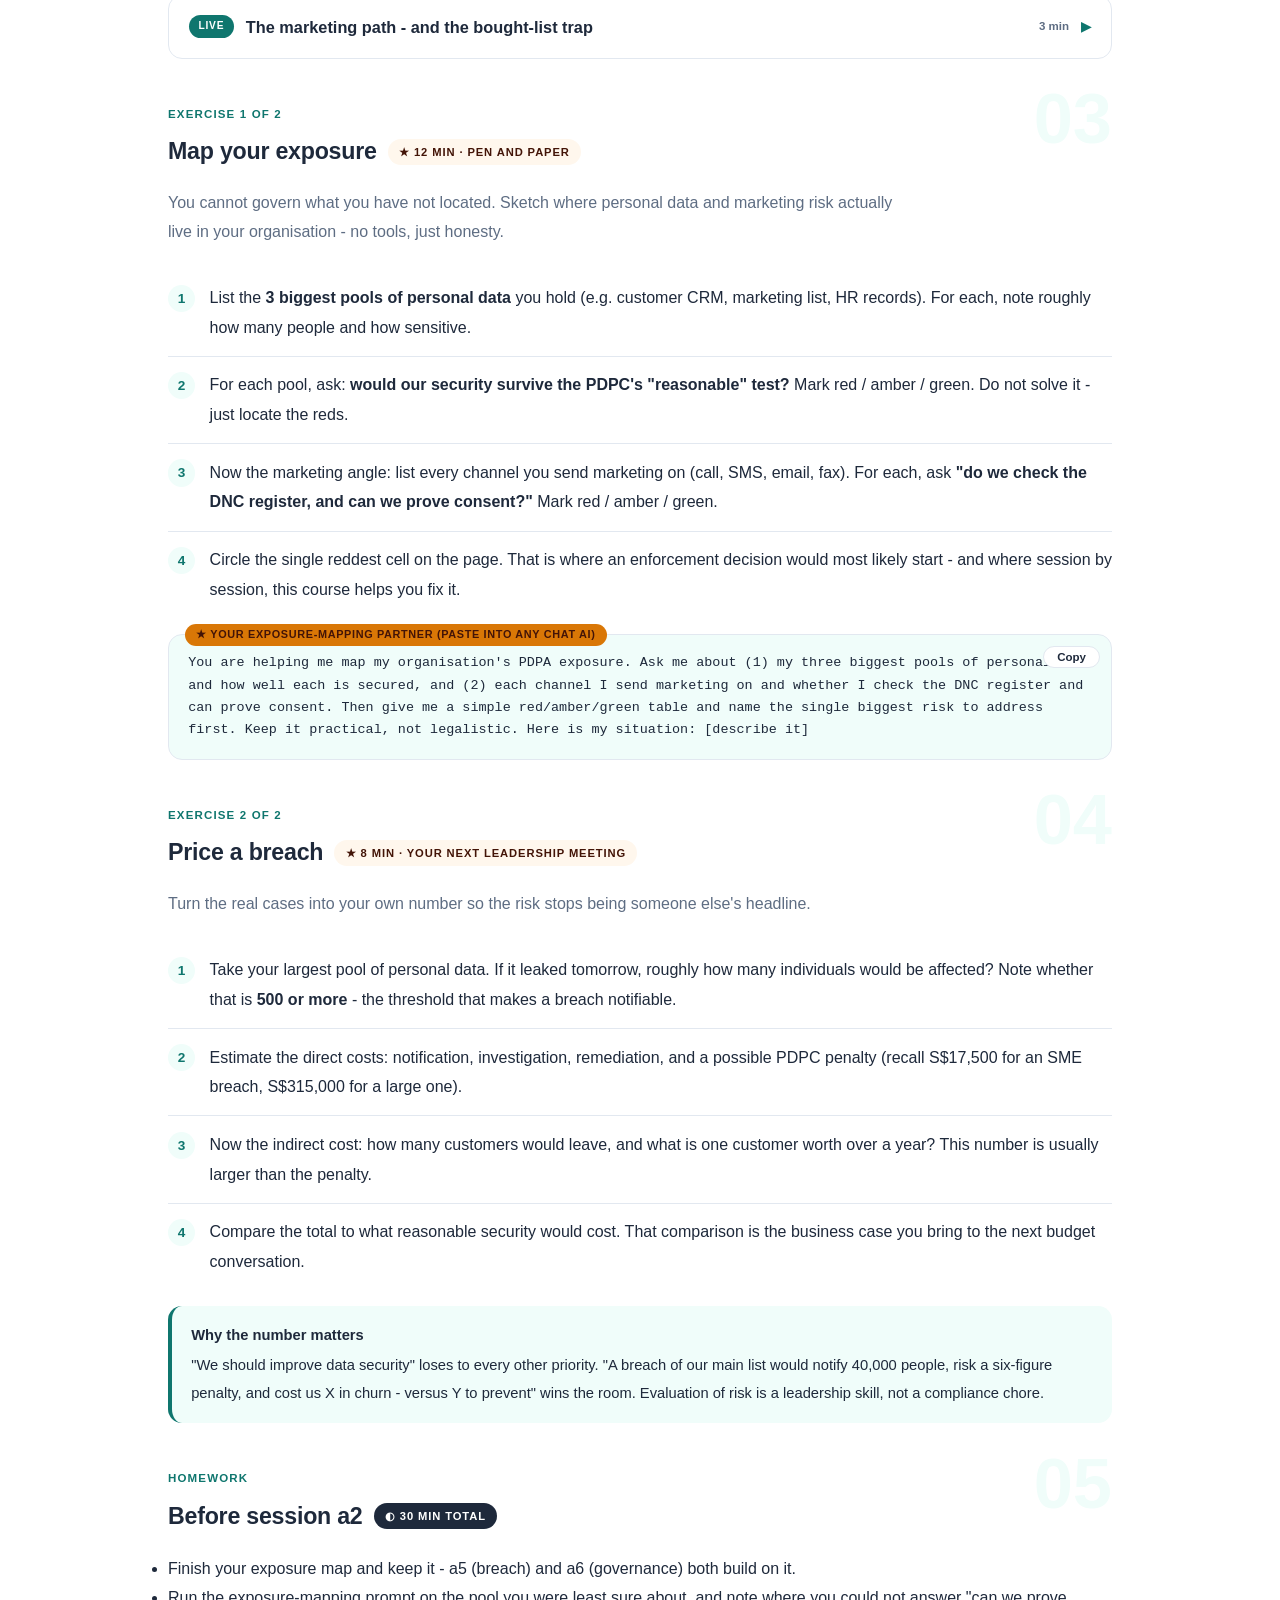
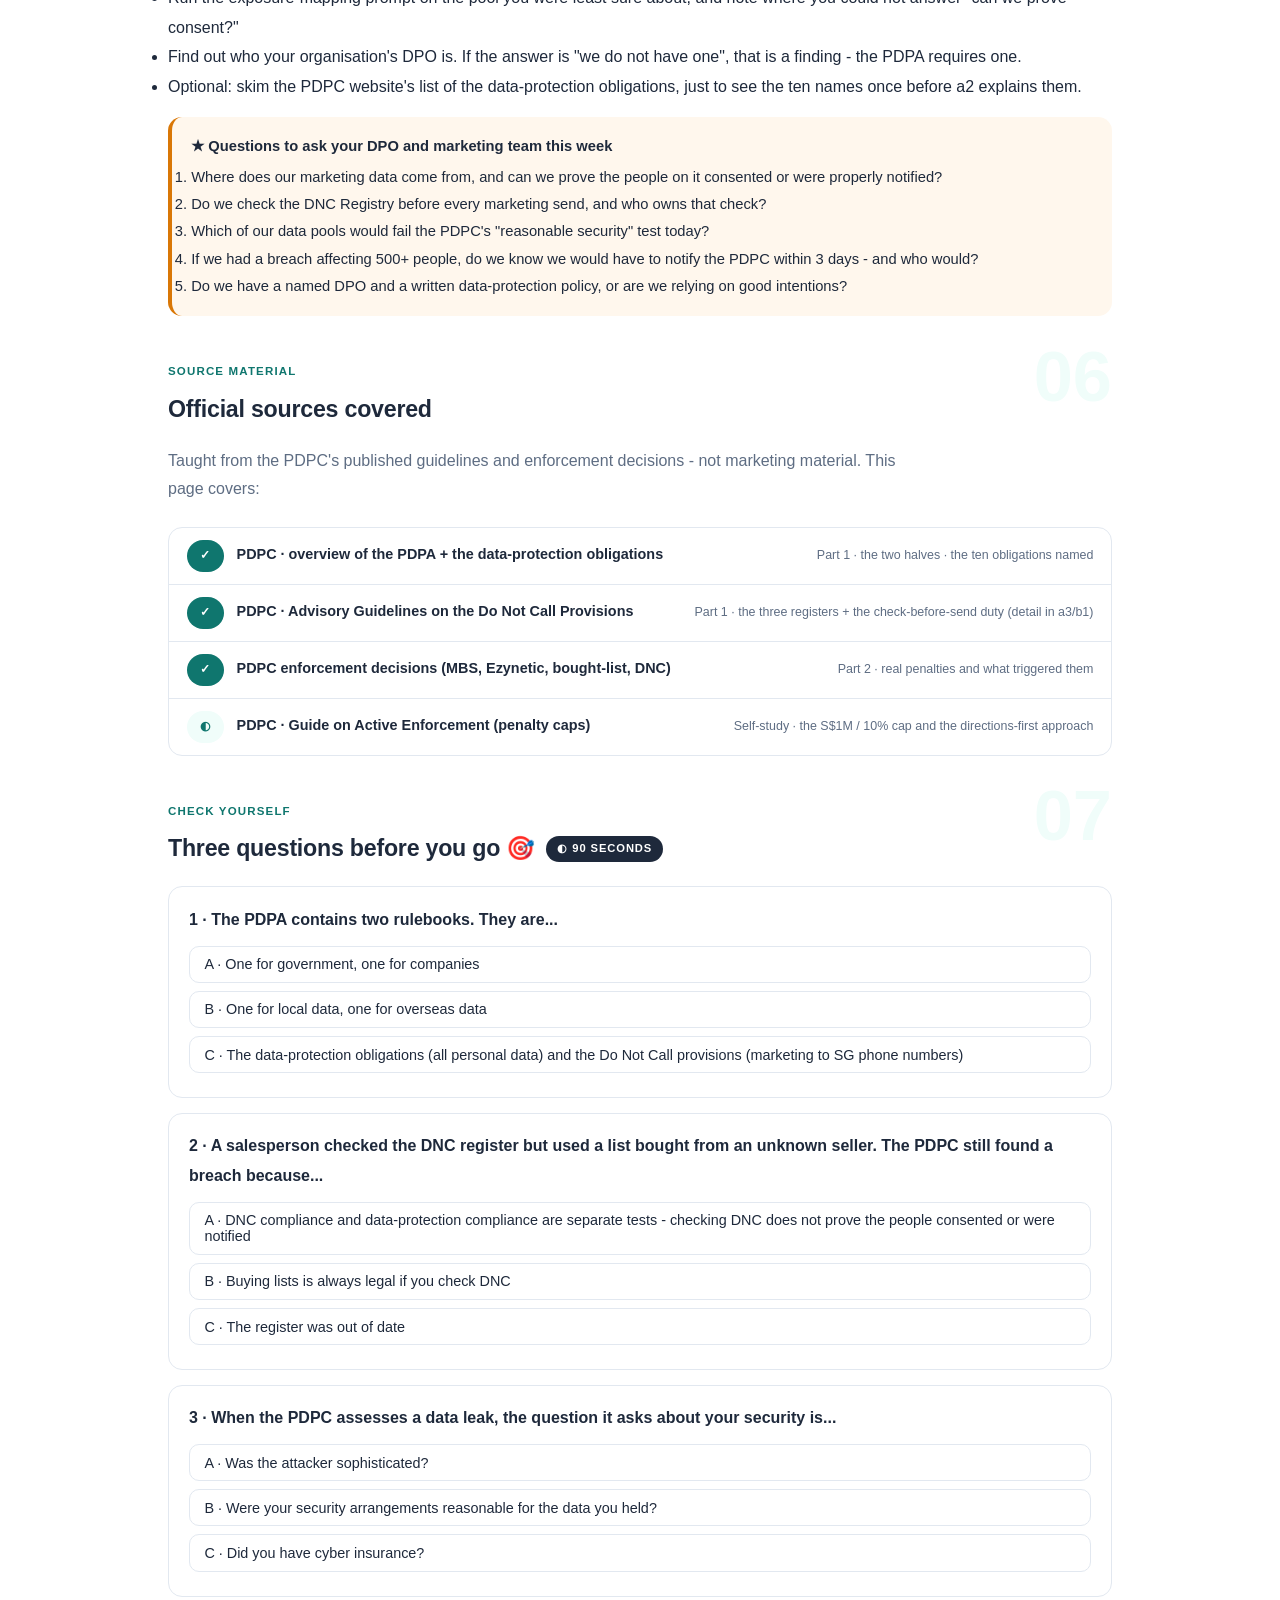
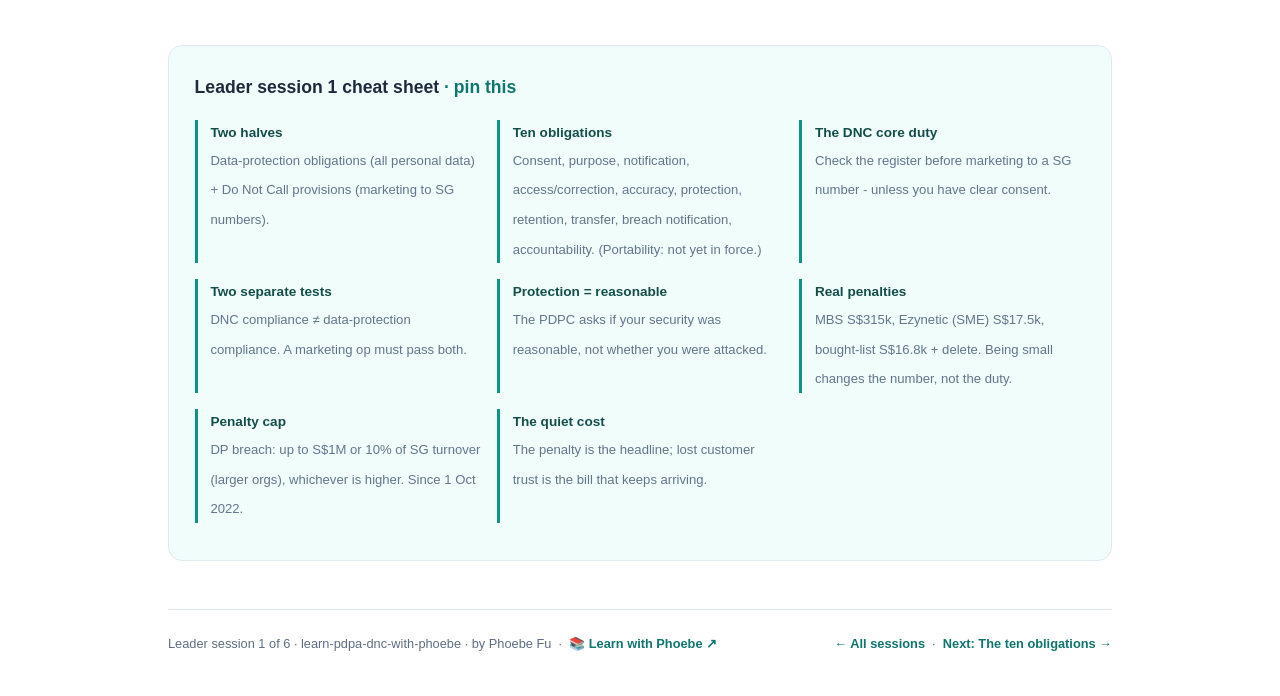
==== commit aee75ca2: "Light surfaces everywhere: lightbox, cheat panel, code boxes; contrast and phone-width fixes Every d" ====
--- a/courses/a1-why-pdpa-dnc.html
+++ b/courses/a1-why-pdpa-dnc.html
@@ -19,7 +19,7 @@
 <meta name="twitter:image" content="https://phoebefu6.github.io/learn-pdpa-dnc-with-phoebe/assets/og-cover.png">
 <!-- social:end -->
 <title>Leader session 1 · Why PDPA + DNC matter - learn PDPA + DNC with phoebe</title>
-<link rel="stylesheet" href="../assets/style.css?v=9">
+<link rel="stylesheet" href="../assets/style.css?v=25">
 </head>
 <body>
 
@@ -347,6 +347,6 @@
 
 </main>
 
-<script src="../assets/app.js?v=6"></script>
+<script src="../assets/app.js?v=25"></script>
 </body>
 </html>
--- a/assets/style.css
+++ b/assets/style.css
@@ -8,15 +8,15 @@
   --indigo-soft: #5EEAD4;
   --indigo-50: #F0FDFA;
   --ink: #1E293B;
-  --muted: #64748B;
+  --muted: #5E6D83;
   --faint: #CBD5E1;
   --hairline: #E2E8F0;
   --amber: #D97706;
   --amber-ink: #431407;
   --amber-50: #FFF7ED;
   --paper: #FFFFFF;
-  --code-bg: #0F172A;
-  --code-ink: #E2E8F0;
+  --code-bg: #F0FDFA;
+  --code-ink: #1E293B;
   --radius: 14px;
 }
 
@@ -46,7 +46,7 @@
   font-size: .75rem;
   letter-spacing: .18em;
   text-transform: uppercase;
-  opacity: .85;
+  opacity: 1;
   font-weight: 600;
 }
 .masthead h1 {
@@ -57,7 +57,7 @@
   letter-spacing: -.02em;
 }
 .masthead h1 .accent { color: inherit; }
-.masthead .sub { font-size: 1.05rem; opacity: .92; max-width: 44rem; }
+.masthead .sub { font-size: 1.05rem; opacity: 1; max-width: 44rem; }
 
 .chip-row { display: flex; flex-wrap: wrap; gap: .5rem; margin-top: 1.1rem; }
 .chip {
@@ -71,7 +71,7 @@
   white-space: nowrap;
 }
 .chip.level { background: #fff; color: var(--indigo); }
-.chip.audience { background: rgba(255,255,255,.16); color: #fff; border: 1px solid rgba(255,255,255,.35); }
+.chip.audience { background: rgba(255,255,255,.08); color: #fff; border: 1px solid rgba(255,255,255,.35); }
 .chip.time { background: var(--ink); color: #fff; font-variant-numeric: tabular-nums; }
 
 /* ---------- agenda bar ---------- */
@@ -224,7 +224,7 @@
 .pill.light { background: var(--indigo-50); color: var(--indigo); }
 .pill.inkpill { background: var(--ink); color: #fff; }
 .pill.amber, .pill.peach { background: var(--amber); color: var(--amber-ink); }
-.pill.bare { color: var(--faint); }
+.pill.bare { color: var(--muted); }
 
 /* ---------- 4D grid ---------- */
 .grid-2 { display: grid; grid-template-columns: repeat(auto-fit, minmax(15rem, 1fr)); gap: .8rem; margin: .5rem 0 1rem; }
@@ -253,10 +253,11 @@
 table.clean td:first-child { font-weight: 600; }
 
 /* ---------- prompt boxes ---------- */
-.prompt-box {
+.prompt-box{
   position: relative;
-  background: var(--code-bg);
-  color: var(--code-ink);
+  background: #F0FDFA;
+  border: 1px solid #E2E8F0;
+  color: #1E293B;
   border-radius: var(--radius);
   padding: 1.1rem 1.2rem;
   margin: 1rem 0 1.2rem;
@@ -266,12 +267,12 @@
   white-space: pre-wrap;
   word-break: break-word;
 }
-.prompt-box .label {
+.prompt-box .label{
   position: absolute;
   top: -0.7rem;
   left: 1rem;
-  background: var(--indigo);
-  color: #fff;
+  background: #0F766E;
+  color: #FFFFFF;
   font-family: "Inter", -apple-system, sans-serif;
   font-size: .68rem;
   font-weight: 700;
@@ -282,13 +283,13 @@
 }
 .prompt-box.bad .label { background: var(--faint); color: var(--ink); }
 .prompt-box.good .label { background: var(--amber); color: var(--amber-ink); }
-.copy-btn {
+.copy-btn{
   position: absolute;
   top: .7rem;
   right: .7rem;
-  background: rgba(255,255,255,.1);
-  border: 1px solid rgba(255,255,255,.25);
-  color: #fff;
+  background: #FFFFFF;
+  border: 1px solid #E2E8F0;
+  color: #1E293B;
   border-radius: 999px;
   padding: .25rem .8rem;
   font-size: .72rem;
@@ -297,7 +298,7 @@
   font-family: "Inter", -apple-system, sans-serif;
   transition: background .15s ease;
 }
-.copy-btn:hover { background: rgba(255,255,255,.22); }
+.copy-btn:hover { background: #E2E8F0; }
 .copy-btn.copied { background: var(--amber); border-color: var(--amber); color: var(--amber-ink); }
 
 /* ---------- demo steps ---------- */
@@ -387,11 +388,11 @@
   gap: .4rem;
 }
 
-.lightbox {
+.lightbox{
   position: fixed;
   inset: 0;
   z-index: 100;
-  background: rgba(30,41,59,.9);
+  background: rgba(255,255,255,.97);
   display: none;
   align-items: center;
   justify-content: center;
@@ -399,8 +400,10 @@
   cursor: zoom-out;
 }
 .lightbox.open { display: flex; }
-.lightbox .inner {
+.lightbox .inner{
   background: #fff;
+  border: 1px solid #E2E8F0;
+  box-shadow: 0 10px 40px rgba(30,41,59,.14);
   border-radius: var(--radius);
   padding: 2rem;
   max-width: 94vw;
@@ -408,13 +411,12 @@
   overflow: auto;
 }
 .lightbox .inner svg, .lightbox .inner img { width: min(88vw, 70rem); height: auto; }
-.lightbox .close-hint {
+.lightbox .close-hint{
   position: fixed;
   top: 1rem; right: 1.4rem;
-  color: #fff;
+  color: #1E293B;
   font-size: .8rem;
   font-weight: 600;
-  opacity: .8;
 }
 
 /* ---------- courses covered ---------- */
@@ -433,19 +435,20 @@
 .covered-row .note { margin-left: auto; color: var(--muted); font-size: .78rem; text-align: right; }
 
 /* ---------- cheat sheet footer ---------- */
-.cheat {
-  background: var(--ink);
-  color: #fff;
+.cheat{
+  background: #F0FDFA;
+  border: 1px solid #E2E8F0;
+  color: #1E293B;
   border-radius: var(--radius);
   padding: 1.6rem 1.6rem 1.3rem;
   margin-top: 3rem;
 }
 .cheat h3 { font-size: 1.1rem; margin-bottom: 1rem; }
-.cheat h3 span { color: var(--indigo-soft); }
+.cheat h3 span { color: #0F766E; }
 .cheat .grid-2 { gap: 1rem; }
 .cheat .cheat-item { border-left: 3px solid var(--indigo-mid); padding-left: .8rem; }
-.cheat .cheat-item b { display: block; font-size: .85rem; color: var(--indigo-soft); }
-.cheat .cheat-item span { font-size: .82rem; opacity: .85; }
+.cheat .cheat-item b { display: block; font-size: .85rem; color: #134E4A; }
+.cheat .cheat-item span { font-size: .82rem; color: #64748B; }
 
 footer.pagefoot {
   border-top: 1px solid var(--hairline);
@@ -540,7 +543,7 @@
   margin-top: 1.1rem;
   flex-wrap: wrap;
 }
-.journey .jlabel { font-size: .7rem; font-weight: 700; text-transform: uppercase; letter-spacing: .09em; opacity: .8; margin-right: .3rem; }
+.journey .jlabel { font-size: .7rem; font-weight: 700; text-transform: uppercase; letter-spacing: .09em; opacity: 1; margin-right: .3rem; }
 .journey a {
   width: 1.7rem; height: 1.7rem;
   border-radius: 999px;
@@ -802,3 +805,28 @@
   color: var(--pv-flag);
 }
 /* === /LWP-PATCH === */
+
+/* layout-patch-3: phone-width overflow (2026-10-10) */
+.sql-bar { flex-wrap: wrap; }
+@media (max-width: 480px) {
+  .covered-row { flex-wrap: wrap; }
+  .covered-row .note { margin-left: 0; text-align: left; flex-basis: 100%; }
+  details.card summary { flex-wrap: wrap; }
+  details.card summary .mini { white-space: normal; }
+  .wk, .sqlbox, .prompt-box, pre { max-width: 100%; overflow-x: auto; }
+  .mono, code, strong, .note { overflow-wrap: anywhere; }
+  select, input[type=range], label { max-width: 100%; }
+  canvas, svg, img { max-width: 100%; height: auto; }
+  .tree-kids, .tree-node-wrap, .tree-node, .rb-night, .al-row, .gd-field, .tl-row, .sl-row { max-width: 100%; overflow-x: auto; }
+  .tl-cols, .sl-cols, .bb-cols, .ev-cols, [class$="-cols"] { grid-template-columns: 1fr !important; display: grid; }
+  .tl-cols > *, .sl-cols > *, [class$="-cols"] > * { min-width: 0; max-width: 100%; }
+  .mono { white-space: normal; }
+  .er-w, .bb-lab, .tl-lev, .sl-lev { max-width: 100%; white-space: normal; }
+}
+/* contrast-patch-2b */
+.cheat a { color: var(--indigo-deep, var(--ink)); }
+.chip.audience { background: transparent; border-color: rgba(255,255,255,.55); }
+.masthead a, .masthead .sub a { color: #fff; text-decoration: underline; text-underline-offset: 2px; }
+.prompt-box b, .prompt-box strong { color: var(--indigo-deep, var(--ink)); }
+.prompt-box span, .prompt-box em, .prompt-box i { color: inherit; }
+.pp-stamp i { color: var(--ink); }
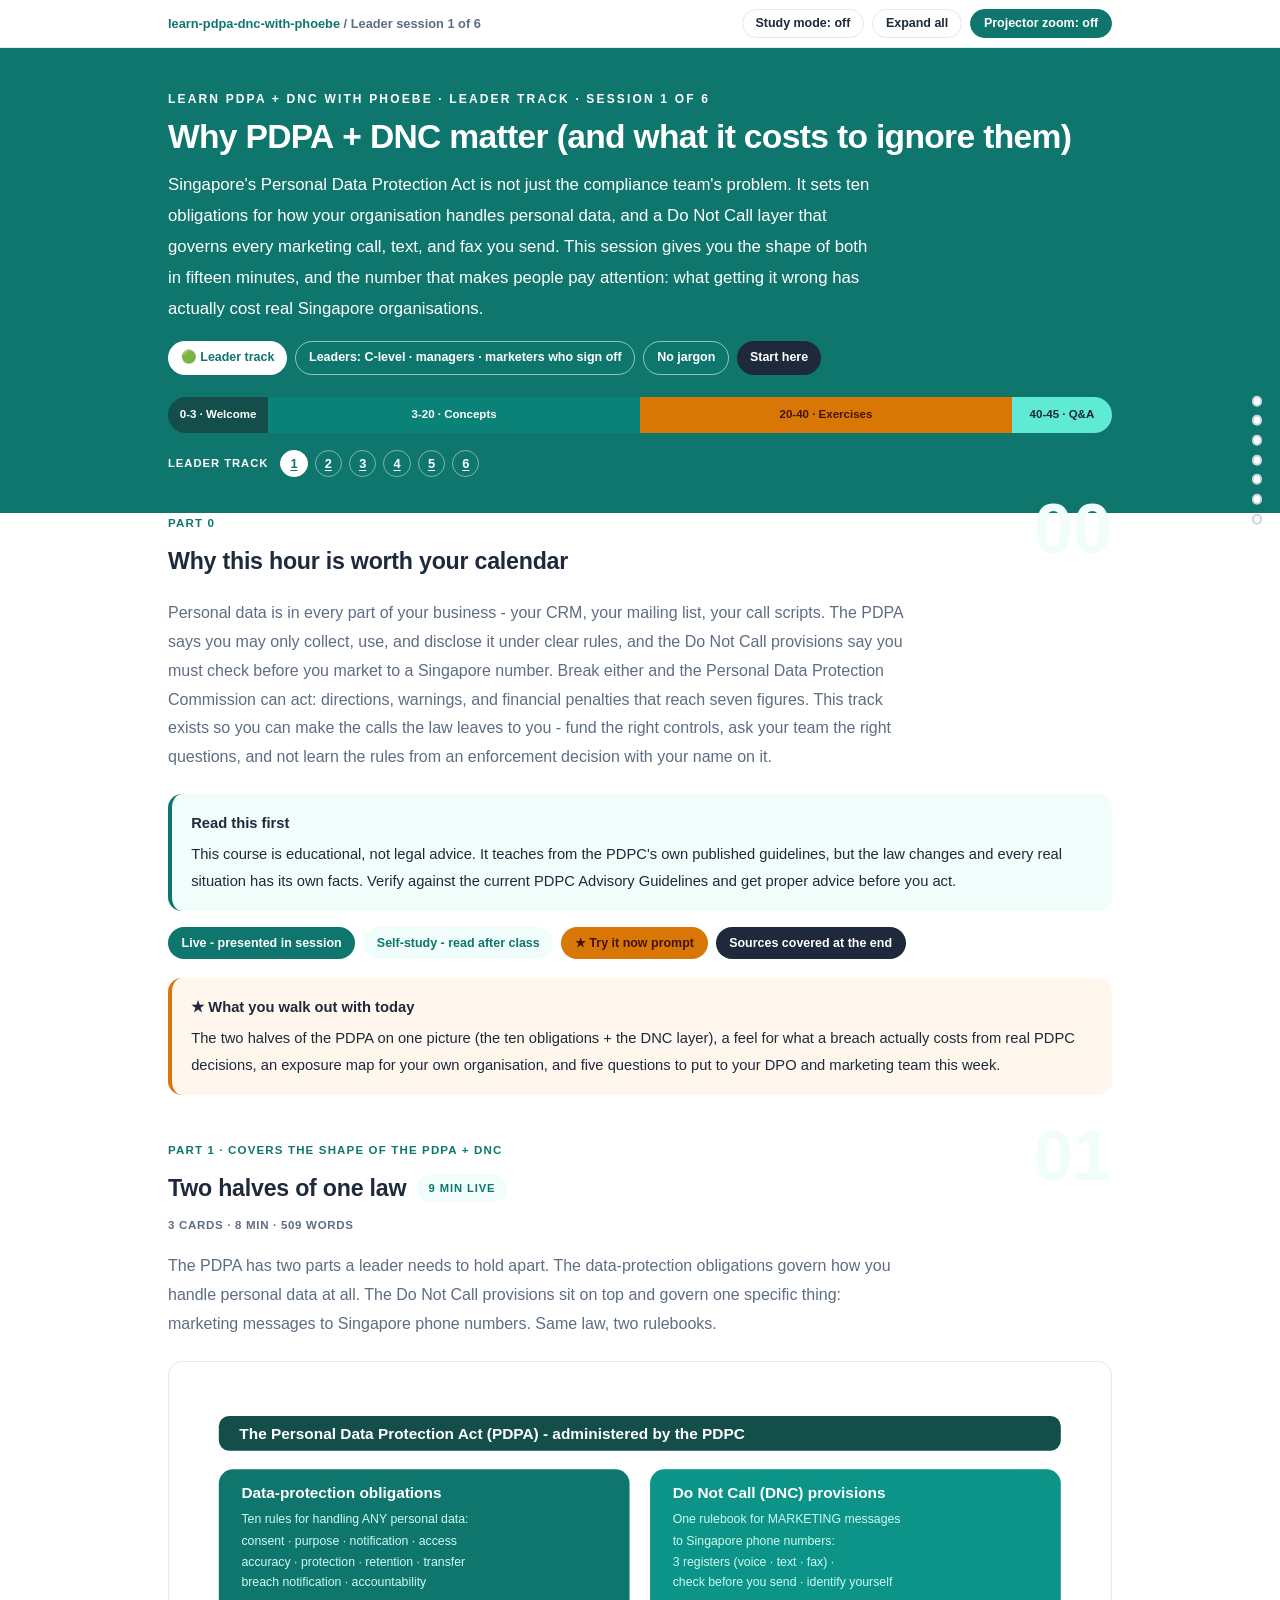
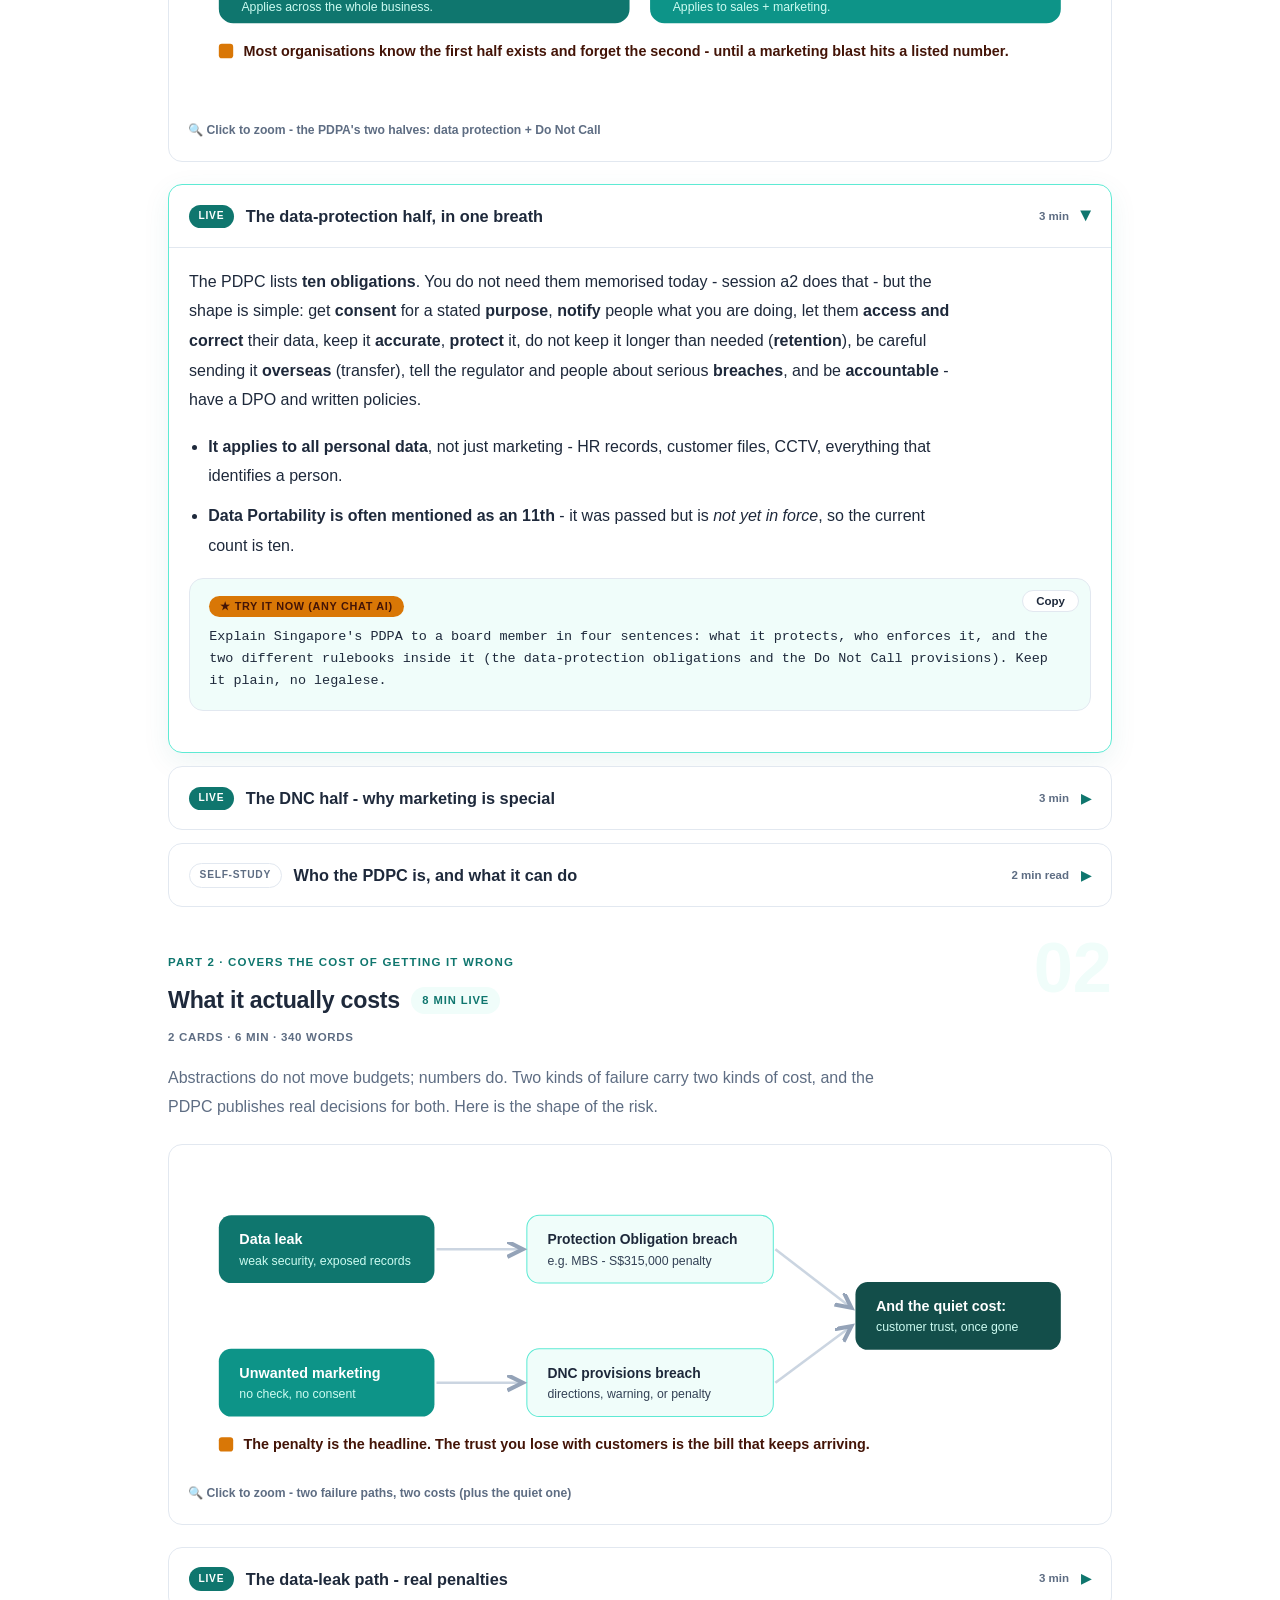
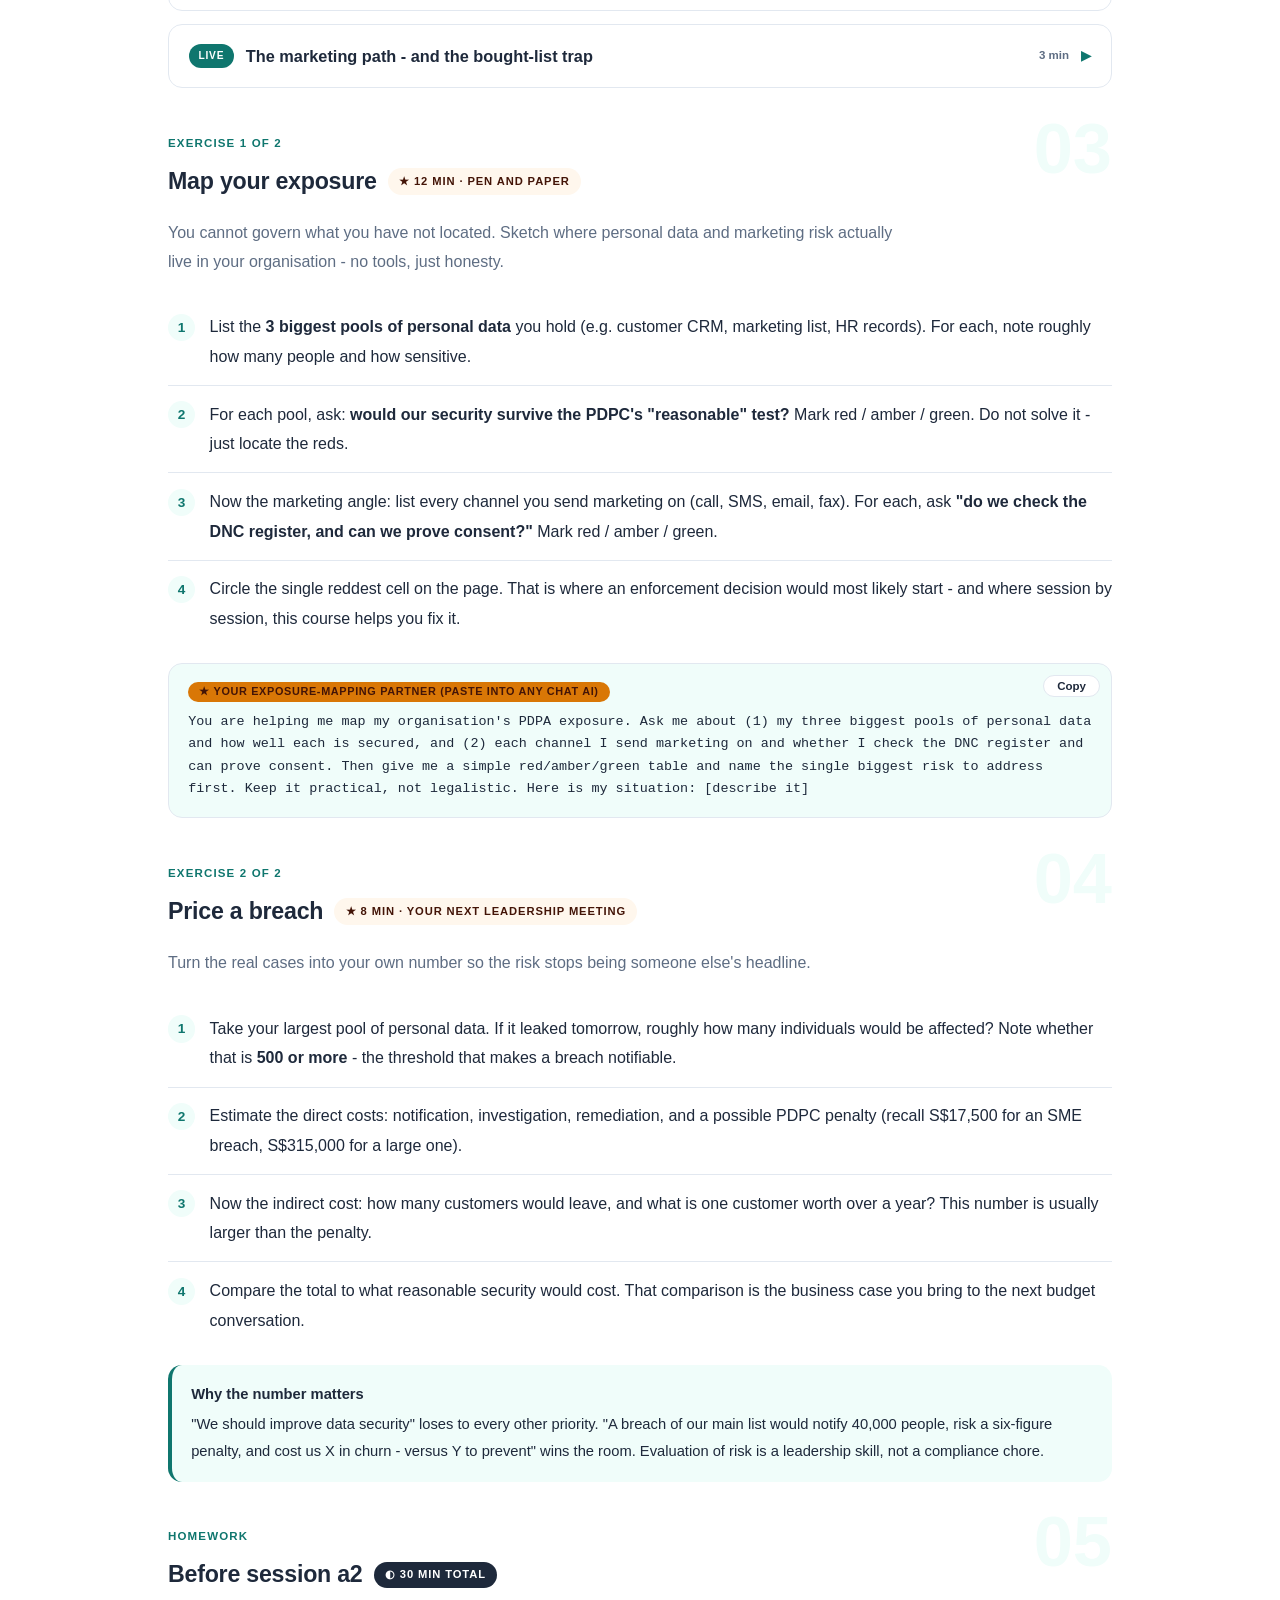
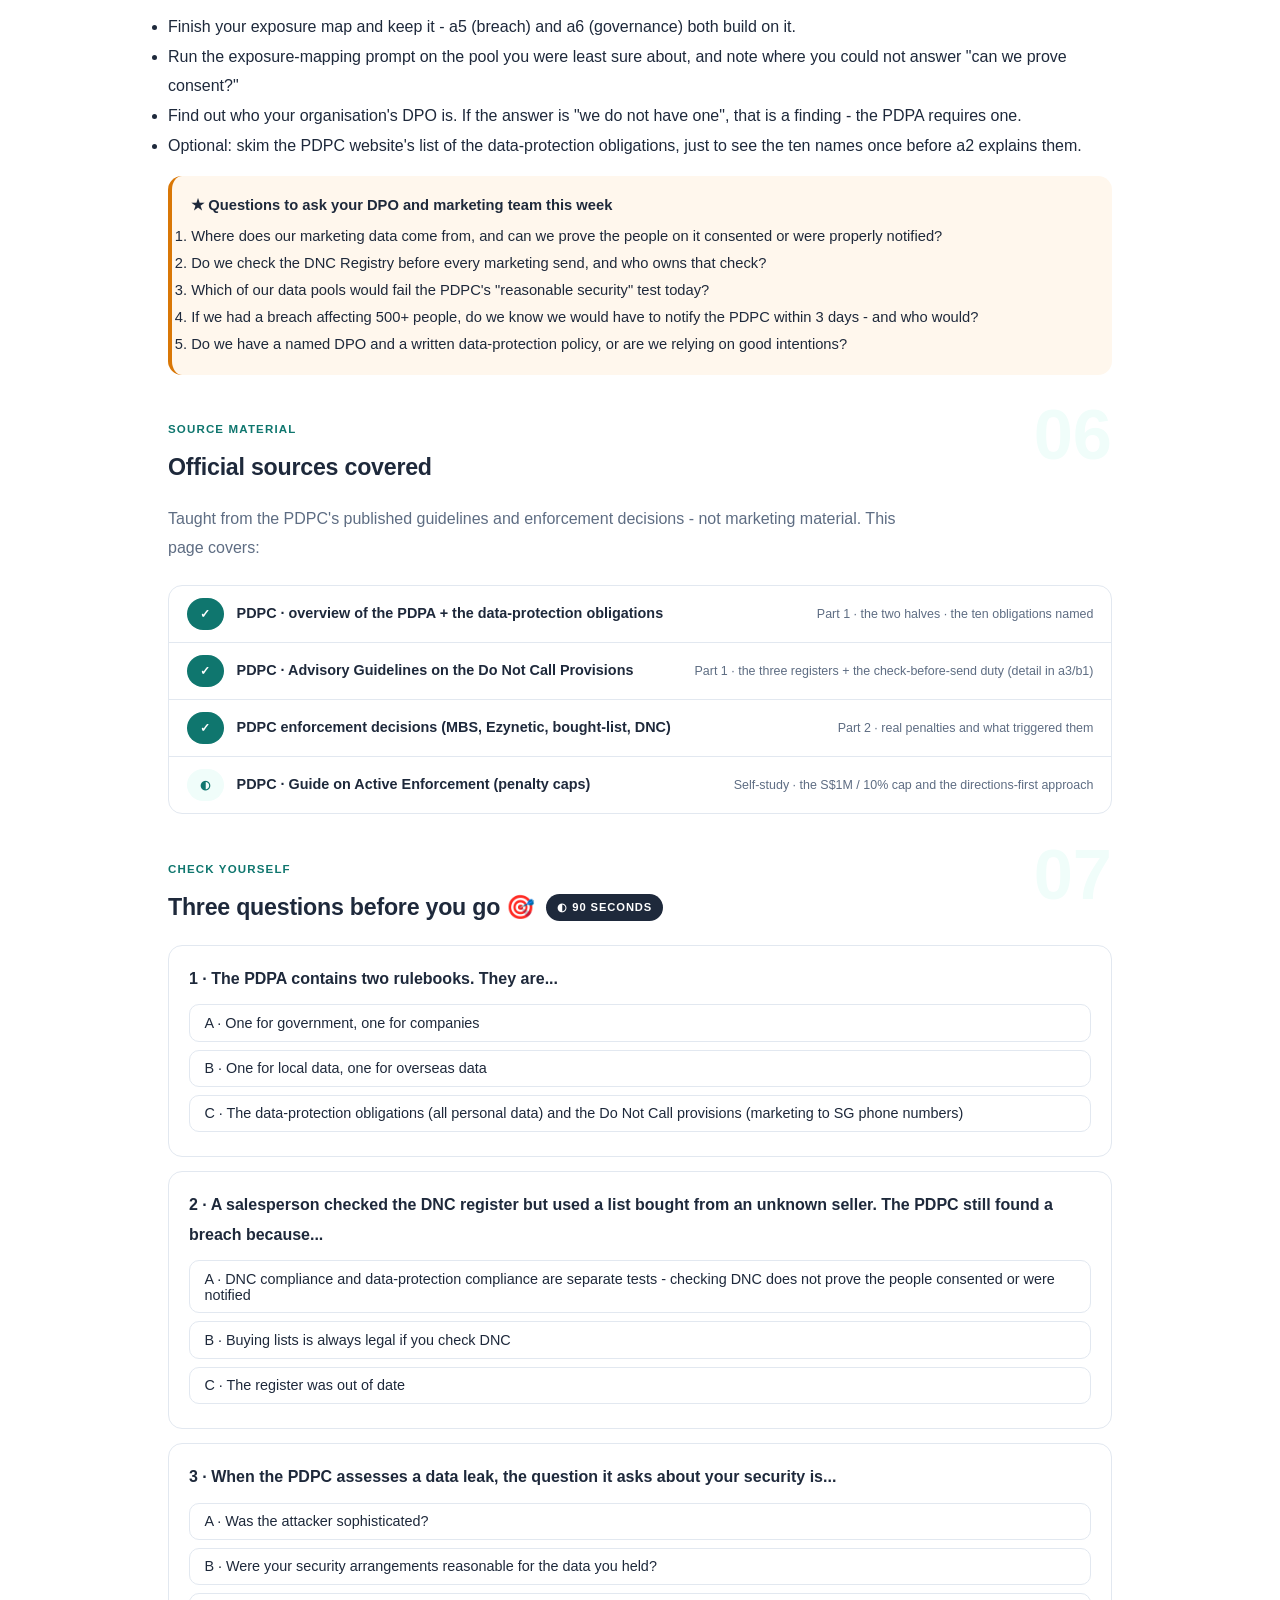
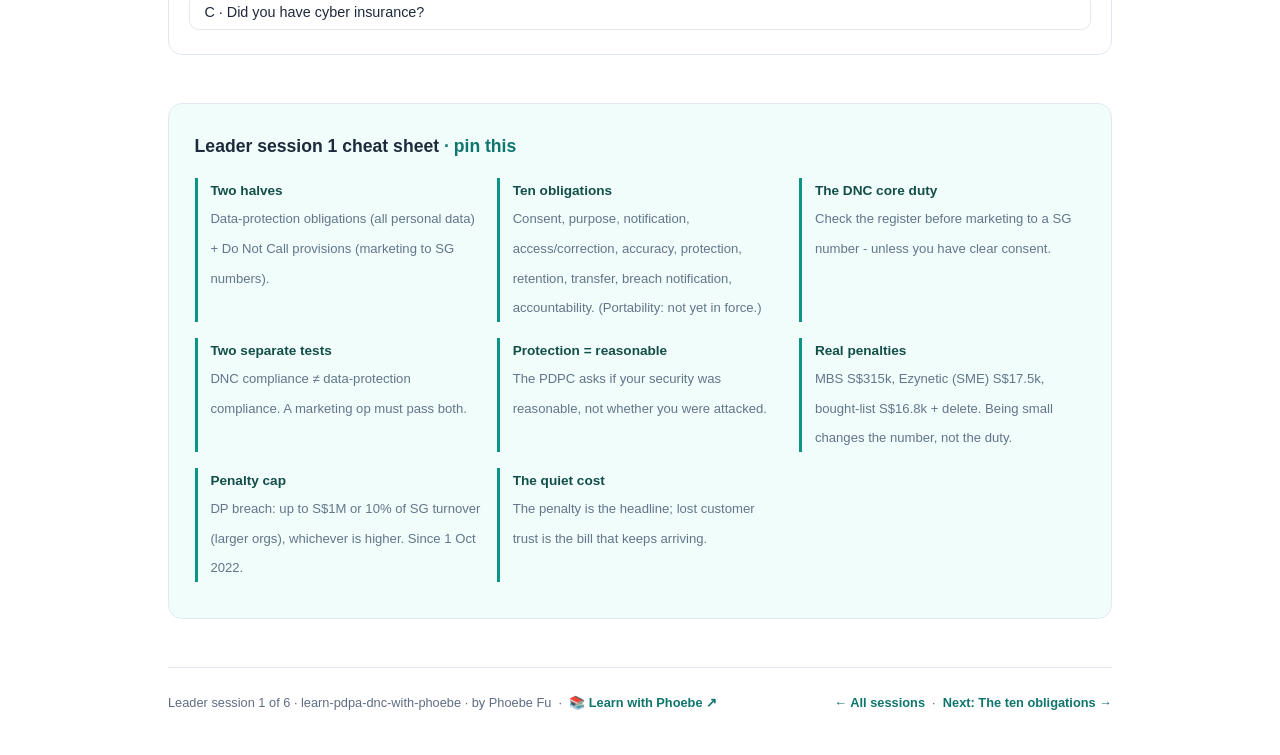
==== commit 312e29df: "Prompt-box label inside the box: overflow no longer cuts it in half The label hung 0.7rem above the " ====
--- a/courses/a1-why-pdpa-dnc.html
+++ b/courses/a1-why-pdpa-dnc.html
@@ -19,7 +19,7 @@
 <meta name="twitter:image" content="https://phoebefu6.github.io/learn-pdpa-dnc-with-phoebe/assets/og-cover.png">
 <!-- social:end -->
 <title>Leader session 1 · Why PDPA + DNC matter - learn PDPA + DNC with phoebe</title>
-<link rel="stylesheet" href="../assets/style.css?v=25">
+<link rel="stylesheet" href="../assets/style.css?v=26">
 </head>
 <body>
 
--- a/assets/style.css
+++ b/assets/style.css
@@ -830,3 +830,8 @@
 .prompt-box b, .prompt-box strong { color: var(--indigo-deep, var(--ink)); }
 .prompt-box span, .prompt-box em, .prompt-box i { color: inherit; }
 .pp-stamp i { color: var(--ink); }
+
+/* Prompt-box label sits inside the box (2026-10-12). Hanging it 0.7rem above the edge let any
+   overflow:auto parent cut it in half; in normal flow nothing can clip it. The right margin
+   keeps it clear of the Copy button; long labels wrap instead of running under it. */
+.prompt-box > .label{ position: static; display: table; margin: 0 5.2rem .55rem 0; white-space: normal; line-height: 1.45; }
